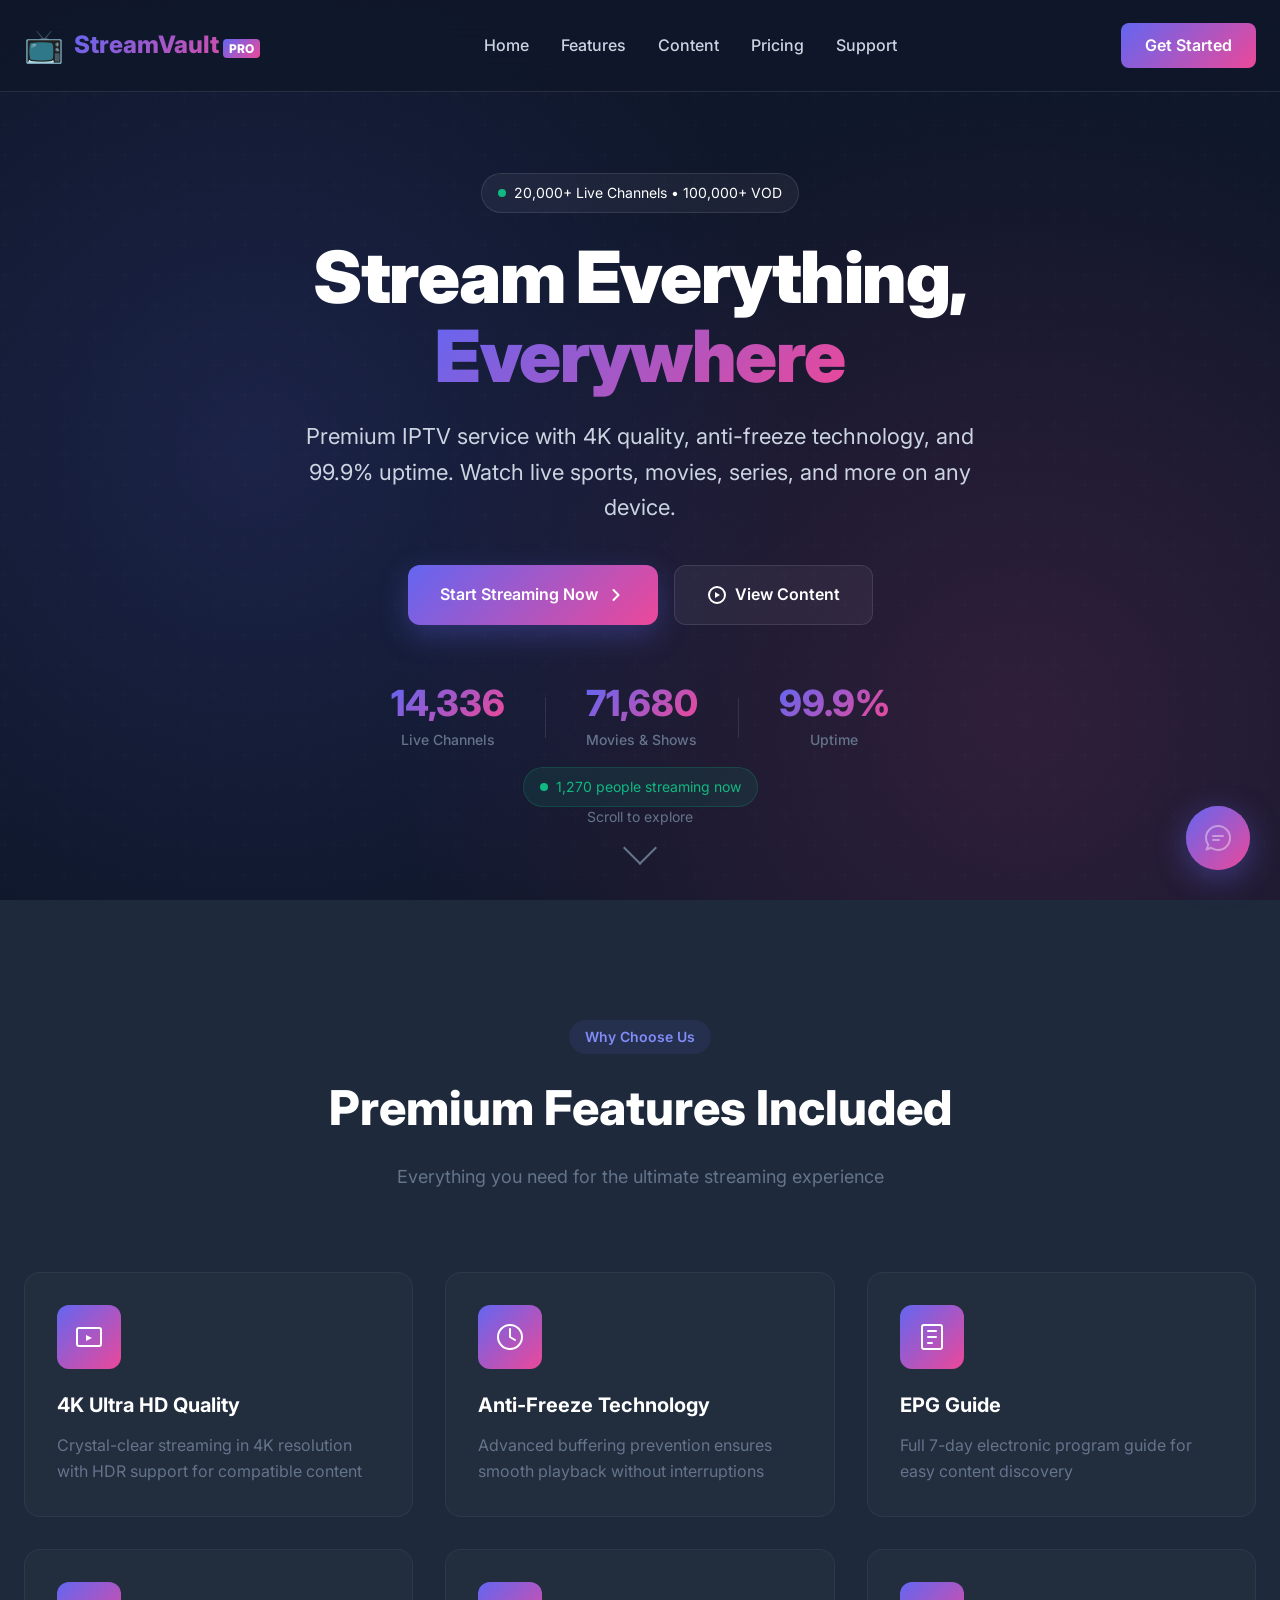
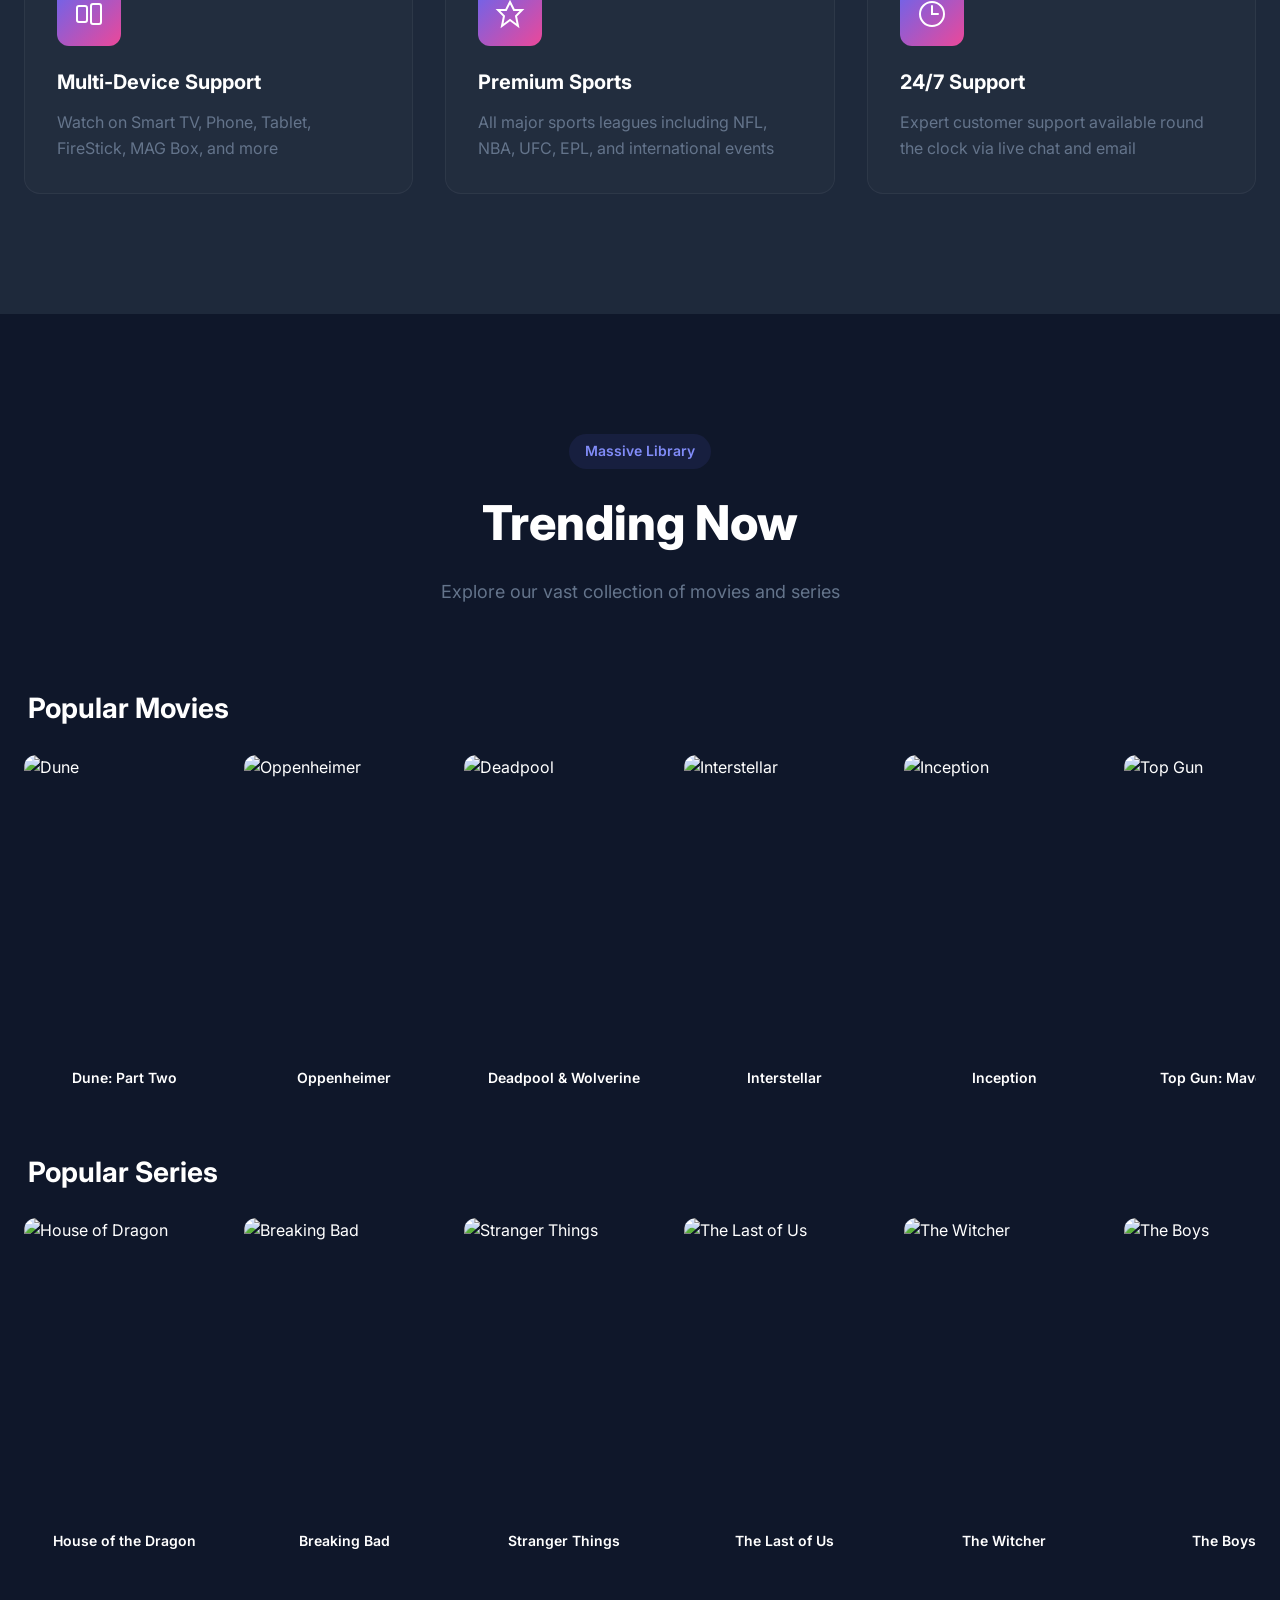
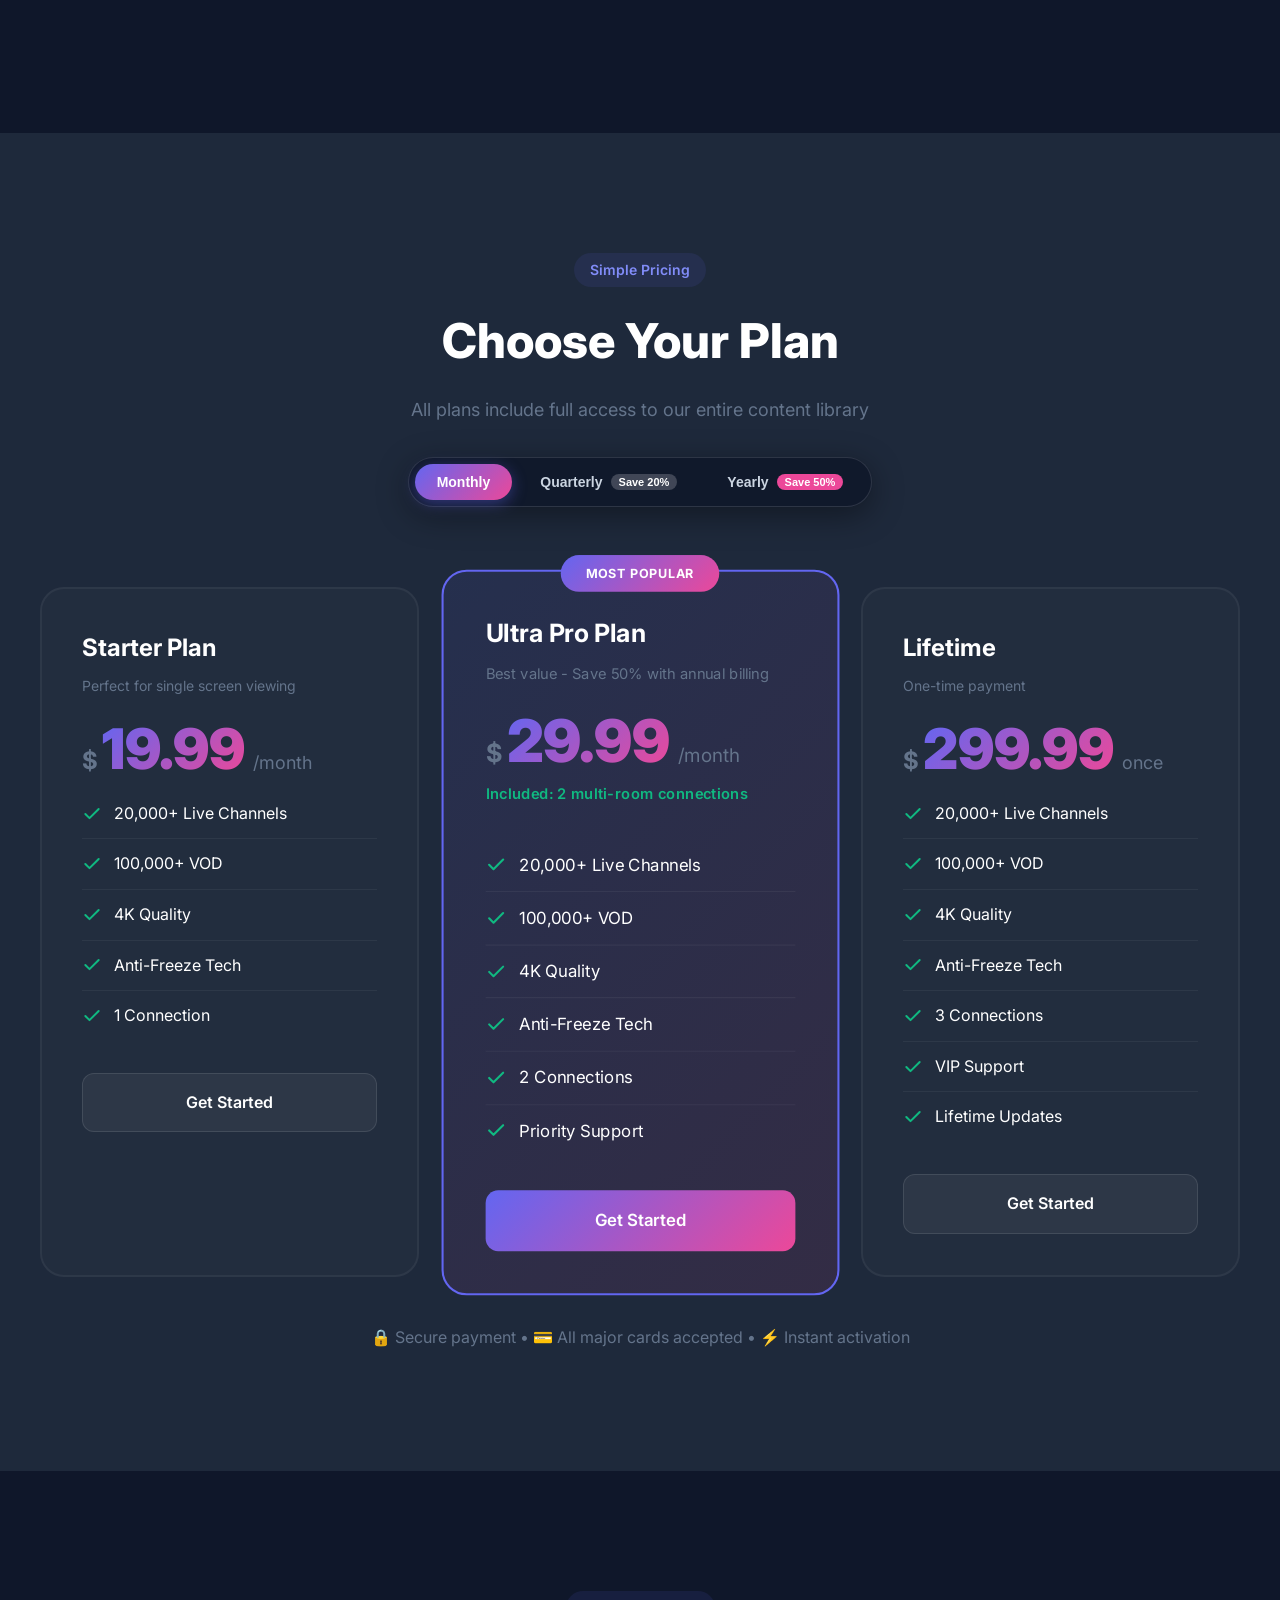
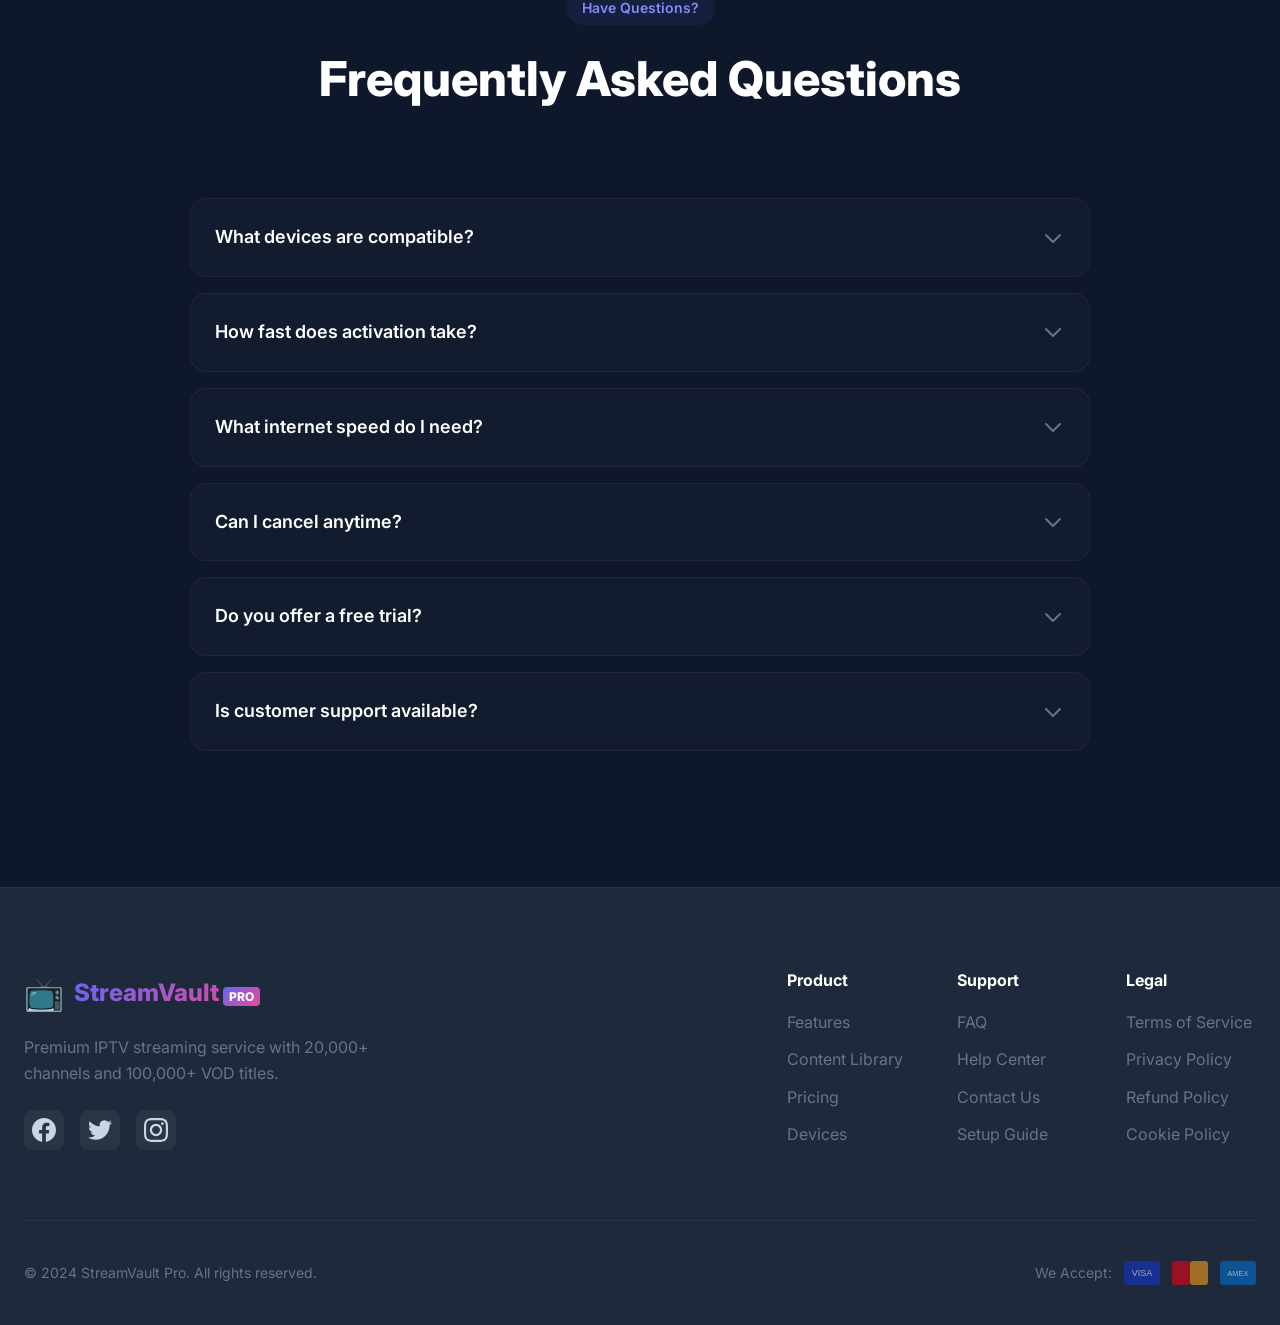
==== index.html @ 74e68be2 "feat(pricing): add interactive billing toggle with discount calculations" ====
<!DOCTYPE html>
<html lang="en">
<head>
    <meta charset="UTF-8">
    <meta name="viewport" content="width=device-width, initial-scale=1.0">
    <title>StreamVault Pro - Premium IPTV Service | 20,000+ Channels & VOD</title>
    <meta name="description" content="StreamVault Pro offers 20,000+ live HD/4K channels and 100,000+ VOD movies and series with anti-freeze technology, 99.9% uptime, and 24/7 instant support.">
    <meta name="keywords" content="IPTV, 4K streaming, live TV channels, VOD movies, anti-freeze IPTV, sports IPTV, FireStick IPTV">
    <meta name="author" content="Amine Arheche">
    <meta name="theme-color" content="#0f172a">
    <link rel="canonical" href="https://aminearheche.github.io/IPTV-landing-page/">
    <link rel="icon" type="image/svg+xml" href="icon.svg">
    <link rel="manifest" href="manifest.json">

    <!-- Open Graph / Facebook -->
    <meta property="og:type" content="website">
    <meta property="og:url" content="https://aminearheche.github.io/IPTV-landing-page/">
    <meta property="og:title" content="StreamVault Pro - Premium IPTV Service | 20,000+ Channels & VOD">
    <meta property="og:description" content="Stream 20,000+ live channels and 100,000+ movies & shows in 4K with 99.9% uptime and anti-freeze technology.">
    <meta property="og:image" content="https://aminearheche.github.io/IPTV-landing-page/preview.png">

    <!-- Twitter Card -->
    <meta name="twitter:card" content="summary_large_image">
    <meta name="twitter:url" content="https://aminearheche.github.io/IPTV-landing-page/">
    <meta name="twitter:title" content="StreamVault Pro - Premium IPTV Service">
    <meta name="twitter:description" content="Stream 20,000+ live channels and 100,000+ movies & shows in 4K with 99.9% uptime.">
    <meta name="twitter:image" content="https://aminearheche.github.io/IPTV-landing-page/preview.png">

    <link rel="stylesheet" href="style.css">
    <link rel="preconnect" href="https://fonts.googleapis.com">
    <link rel="preconnect" href="https://fonts.gstatic.com" crossorigin>
    <link href="https://fonts.googleapis.com/css2?family=Inter:wght@400;500;600;700;800;900&display=swap" rel="stylesheet">

    <!-- JSON-LD Structured Data for Google Rich Snippets -->
    <script type="application/ld+json">
    {
      "@context": "https://schema.org",
      "@graph": [
        {
          "@type": "Organization",
          "@id": "https://aminearheche.github.io/IPTV-landing-page/#organization",
          "name": "StreamVault Pro",
          "url": "https://aminearheche.github.io/IPTV-landing-page/",
          "description": "Enterprise-grade IPTV service offering 20,000+ live TV channels and 100,000+ VOD movies.",
          "contactPoint": {
            "@type": "ContactPoint",
            "email": "support@streamvaultpro.com",
            "contactType": "customer service",
            "availableLanguage": ["English", "French", "Spanish", "Arabic"]
          }
        },
        {
          "@type": "Product",
          "name": "StreamVault Pro IPTV Subscription",
          "description": "Premium 4K IPTV service with anti-freeze streaming, 20,000+ channels and 100,000+ VOD titles.",
          "brand": {
            "@type": "Brand",
            "name": "StreamVault Pro"
          },
          "offers": {
            "@type": "AggregateOffer",
            "priceCurrency": "USD",
            "lowPrice": "19.99",
            "highPrice": "299.99",
            "offerCount": "4"
          }
        },
        {
          "@type": "FAQPage",
          "mainEntity": [
            {
              "@type": "Question",
              "name": "What devices are compatible?",
              "acceptedAnswer": {
                "@type": "Answer",
                "text": "StreamVault Pro works on Smart TVs (Samsung, LG, Android TV), FireStick, MAG boxes, iOS, Android, and PC."
              }
            },
            {
              "@type": "Question",
              "name": "How fast does activation take?",
              "acceptedAnswer": {
                "@type": "Answer",
                "text": "Activation is instantaneous after payment. Credentials are automatically delivered to your inbox."
              }
            },
            {
              "@type": "Question",
              "name": "What internet speed do I need?",
              "acceptedAnswer": {
                "@type": "Answer",
                "text": "We recommend at least 10 Mbps for HD streaming and 25 Mbps for ultra-clear 4K streaming."
              }
            }
          ]
        }
      ]
    }
    </script>
</head>
<body>
    <!-- Skip to Main Content for Accessibility -->
    <a href="#main-content" class="skip-link">Skip to main content</a>

    <!-- Navigation -->
    <nav class="navbar" role="navigation" aria-label="Main Navigation">
        <div class="container">
            <div class="nav-wrapper">
                <div class="logo">
                    <span class="logo-icon">📺</span>
                    <span class="logo-text">StreamVault<span class="pro">PRO</span></span>
                </div>
                <ul class="nav-links">
                    <li><a href="#hero">Home</a></li>
                    <li><a href="#features">Features</a></li>
                    <li><a href="#content">Content</a></li>
                    <li><a href="#pricing">Pricing</a></li>
                    <li><a href="support.html">Support</a></li>
                </ul>
                <a href="#pricing" class="nav-cta">Get Started</a>
            </div>
        </div>
    </nav>

    <!-- Main Content Container -->
    <main id="main-content">
    <!-- Hero Section -->
    <section id="hero" class="hero">
        <div class="hero-background">
            <div class="hero-overlay"></div>
        </div>
        <div class="container">
            <div class="hero-content">
                <div class="hero-badge">
                    <span class="badge-dot"></span>
                    <span>20,000+ Live Channels • 100,000+ VOD</span>
                </div>
                <h1 class="hero-title">
                    Stream Everything,<br>
                    <span class="gradient-text">Everywhere</span>
                </h1>
                <p class="hero-subtitle">
                    Premium IPTV service with 4K quality, anti-freeze technology, and 99.9% uptime. 
                    Watch live sports, movies, series, and more on any device.
                </p>
                <div class="hero-buttons">
                    <a href="#pricing" class="btn btn-primary">
                        <span>Start Streaming Now</span>
                        <svg width="20" height="20" viewBox="0 0 20 20" fill="none">
                            <path d="M7.5 15L12.5 10L7.5 5" stroke="currentColor" stroke-width="2" stroke-linecap="round" stroke-linejoin="round"/>
                        </svg>
                    </a>
                    <a href="#content" class="btn btn-secondary">
                        <svg width="20" height="20" viewBox="0 0 20 20" fill="none">
                            <path d="M10 18C14.4183 18 18 14.4183 18 10C18 5.58172 14.4183 2 10 2C5.58172 2 2 5.58172 2 10C2 14.4183 5.58172 18 10 18Z" stroke="currentColor" stroke-width="2"/>
                            <path d="M8 7L13 10L8 13V7Z" fill="currentColor"/>
                        </svg>
                        <span>View Content</span>
                    </a>
                </div>
                <div class="hero-stats">
                    <div class="stat-item">
                        <div class="stat-number" data-count="20000">0</div>
                        <div class="stat-label">Live Channels</div>
                    </div>
                    <div class="stat-divider"></div>
                    <div class="stat-item">
                        <div class="stat-number" data-count="100000">0</div>
                        <div class="stat-label">Movies & Shows</div>
                    </div>
                    <div class="stat-divider"></div>
                    <div class="stat-item">
                        <div class="stat-number">99.9%</div>
                        <div class="stat-label">Uptime</div>
                    </div>
                </div>
            </div>
        </div>
        <div class="scroll-indicator">
            <span>Scroll to explore</span>
            <div class="scroll-arrow"></div>
        </div>
    </section>

    <!-- Features Section -->
    <section id="features" class="features">
        <div class="container">
            <div class="section-header">
                <span class="section-tag">Why Choose Us</span>
                <h2 class="section-title">Premium Features Included</h2>
                <p class="section-subtitle">Everything you need for the ultimate streaming experience</p>
            </div>
            <div class="features-grid">
                <div class="feature-card">
                    <div class="feature-icon">
                        <svg width="32" height="32" viewBox="0 0 32 32" fill="none">
                            <rect x="4" y="7" width="24" height="18" rx="2" stroke="currentColor" stroke-width="2"/>
                            <path d="M13 14L19 17L13 20V14Z" fill="currentColor"/>
                        </svg>
                    </div>
                    <h3>4K Ultra HD Quality</h3>
                    <p>Crystal-clear streaming in 4K resolution with HDR support for compatible content</p>
                </div>
                <div class="feature-card">
                    <div class="feature-icon">
                        <svg width="32" height="32" viewBox="0 0 32 32" fill="none">
                            <circle cx="16" cy="16" r="12" stroke="currentColor" stroke-width="2"/>
                            <path d="M16 8V16L21 19" stroke="currentColor" stroke-width="2" stroke-linecap="round"/>
                        </svg>
                    </div>
                    <h3>Anti-Freeze Technology</h3>
                    <p>Advanced buffering prevention ensures smooth playback without interruptions</p>
                </div>
                <div class="feature-card">
                    <div class="feature-icon">
                        <svg width="32" height="32" viewBox="0 0 32 32" fill="none">
                            <rect x="6" y="4" width="20" height="24" rx="2" stroke="currentColor" stroke-width="2"/>
                            <path d="M12 10H20M12 16H20M12 22H16" stroke="currentColor" stroke-width="2" stroke-linecap="round"/>
                        </svg>
                    </div>
                    <h3>EPG Guide</h3>
                    <p>Full 7-day electronic program guide for easy content discovery</p>
                </div>
                <div class="feature-card">
                    <div class="feature-icon">
                        <svg width="32" height="32" viewBox="0 0 32 32" fill="none">
                            <rect x="4" y="8" width="10" height="16" rx="2" stroke="currentColor" stroke-width="2"/>
                            <rect x="18" y="6" width="10" height="20" rx="2" stroke="currentColor" stroke-width="2"/>
                        </svg>
                    </div>
                    <h3>Multi-Device Support</h3>
                    <p>Watch on Smart TV, Phone, Tablet, FireStick, MAG Box, and more</p>
                </div>
                <div class="feature-card">
                    <div class="feature-icon">
                        <svg width="32" height="32" viewBox="0 0 32 32" fill="none">
                            <path d="M16 4L20 12H28L22 18L24 28L16 22L8 28L10 18L4 12H12L16 4Z" stroke="currentColor" stroke-width="2"/>
                        </svg>
                    </div>
                    <h3>Premium Sports</h3>
                    <p>All major sports leagues including NFL, NBA, UFC, EPL, and international events</p>
                </div>
                <div class="feature-card">
                    <div class="feature-icon">
                        <svg width="32" height="32" viewBox="0 0 32 32" fill="none">
                            <path d="M4 16C4 9.37258 9.37258 4 16 4C22.6274 4 28 9.37258 28 16C28 22.6274 22.6274 28 16 28C9.37258 28 4 22.6274 4 16Z" stroke="currentColor" stroke-width="2"/>
                            <path d="M16 8V16H22" stroke="currentColor" stroke-width="2" stroke-linecap="round"/>
                        </svg>
                    </div>
                    <h3>24/7 Support</h3>
                    <p>Expert customer support available round the clock via live chat and email</p>
                </div>
            </div>
        </div>
    </section>

    <!-- Content Showcase Section -->
    <section id="content" class="content-showcase">
        <div class="container">
            <div class="section-header">
                <span class="section-tag">Massive Library</span>
                <h2 class="section-title">Trending Now</h2>
                <p class="section-subtitle">Explore our vast collection of movies and series</p>
            </div>

            <!-- Movies Carousel -->
            <div class="content-category">
                <h3 class="category-title">Popular Movies</h3>
                <div class="content-carousel">
                    <div class="carousel-track" id="movies-track">
                        <div class="content-card">
                            <div class="card-image">
                                <img src="https://image.tmdb.org/t/p/w500/8cdWjvZQUExUUTzyp4t6EDMubfO.jpg" alt="Dune">
                                <div class="card-overlay">
                                    <div class="card-play">
                                        <svg width="24" height="24" viewBox="0 0 24 24" fill="none">
                                            <path d="M8 5V19L19 12L8 5Z" fill="white"/>
                                        </svg>
                                    </div>
                                    <div class="card-info">
                                        <div class="card-rating">⭐ 8.5</div>
                                        <div class="card-year">2024</div>
                                    </div>
                                </div>
                            </div>
                            <div class="card-title">Dune: Part Two</div>
                        </div>
                        <div class="content-card">
                            <div class="card-image">
                                <img src="https://image.tmdb.org/t/p/w500/6DrHO1jr3qVrViUO6s6kFiAGM7.jpg" alt="Oppenheimer">
                                <div class="card-overlay">
                                    <div class="card-play">
                                        <svg width="24" height="24" viewBox="0 0 24 24" fill="none">
                                            <path d="M8 5V19L19 12L8 5Z" fill="white"/>
                                        </svg>
                                    </div>
                                    <div class="card-info">
                                        <div class="card-rating">⭐ 8.6</div>
                                        <div class="card-year">2023</div>
                                    </div>
                                </div>
                            </div>
                            <div class="card-title">Oppenheimer</div>
                        </div>
                        <div class="content-card">
                            <div class="card-image">
                                <img src="https://image.tmdb.org/t/p/w500/vZloFAK7NmvMGKE7VkF5UHaz0I.jpg" alt="Deadpool">
                                <div class="card-overlay">
                                    <div class="card-play">
                                        <svg width="24" height="24" viewBox="0 0 24 24" fill="none">
                                            <path d="M8 5V19L19 12L8 5Z" fill="white"/>
                                        </svg>
                                    </div>
                                    <div class="card-info">
                                        <div class="card-rating">⭐ 7.8</div>
                                        <div class="card-year">2024</div>
                                    </div>
                                </div>
                            </div>
                            <div class="card-title">Deadpool & Wolverine</div>
                        </div>
                        <div class="content-card">
                            <div class="card-image">
                                <img src="https://image.tmdb.org/t/p/w500/qnqGbB22YJ7dSs4o6M7exTpNxPz.jpg" alt="Interstellar">
                                <div class="card-overlay">
                                    <div class="card-play">
                                        <svg width="24" height="24" viewBox="0 0 24 24" fill="none">
                                            <path d="M8 5V19L19 12L8 5Z" fill="white"/>
                                        </svg>
                                    </div>
                                    <div class="card-info">
                                        <div class="card-rating">⭐ 8.7</div>
                                        <div class="card-year">2014</div>
                                    </div>
                                </div>
                            </div>
                            <div class="card-title">Interstellar</div>
                        </div>
                        <div class="content-card">
                            <div class="card-image">
                                <img src="https://image.tmdb.org/t/p/w500/8Gxv8gSFCU0XGDykEGv7zR1n2ua.jpg" alt="Inception">
                                <div class="card-overlay">
                                    <div class="card-play">
                                        <svg width="24" height="24" viewBox="0 0 24 24" fill="none">
                                            <path d="M8 5V19L19 12L8 5Z" fill="white"/>
                                        </svg>
                                    </div>
                                    <div class="card-info">
                                        <div class="card-rating">⭐ 8.8</div>
                                        <div class="card-year">2010</div>
                                    </div>
                                </div>
                            </div>
                            <div class="card-title">Inception</div>
                        </div>
                        <div class="content-card">
                            <div class="card-image">
                                <img src="https://image.tmdb.org/t/p/w500/udDclJoHjfjb8Ekgsd4FDteOkCU.jpg" alt="Top Gun">
                                <div class="card-overlay">
                                    <div class="card-play">
                                        <svg width="24" height="24" viewBox="0 0 24 24" fill="none">
                                            <path d="M8 5V19L19 12L8 5Z" fill="white"/>
                                        </svg>
                                    </div>
                                    <div class="card-info">
                                        <div class="card-rating">⭐ 8.4</div>
                                        <div class="card-year">2022</div>
                                    </div>
                                </div>
                            </div>
                            <div class="card-title">Top Gun: Maverick</div>
                        </div>
                    </div>
                </div>
            </div>

            <!-- Series Carousel -->
            <div class="content-category">
                <h3 class="category-title">Popular Series</h3>
                <div class="content-carousel">
                    <div class="carousel-track" id="series-track">
                        <div class="content-card">
                            <div class="card-image">
                                <img src="https://image.tmdb.org/t/p/w500/9l1eZiJHmhr5jIlthMdJN5WYoff.jpg" alt="House of Dragon">
                                <div class="card-overlay">
                                    <div class="card-play">
                                        <svg width="24" height="24" viewBox="0 0 24 24" fill="none">
                                            <path d="M8 5V19L19 12L8 5Z" fill="white"/>
                                        </svg>
                                    </div>
                                    <div class="card-info">
                                        <div class="card-rating">⭐ 8.4</div>
                                        <div class="card-year">2024</div>
                                    </div>
                                </div>
                            </div>
                            <div class="card-title">House of the Dragon</div>
                        </div>
                        <div class="content-card">
                            <div class="card-image">
                                <img src="https://image.tmdb.org/t/p/w500/56v2KjBlU4XaOv9rVYEQypROD7P.jpg" alt="Breaking Bad">
                                <div class="card-overlay">
                                    <div class="card-play">
                                        <svg width="24" height="24" viewBox="0 0 24 24" fill="none">
                                            <path d="M8 5V19L19 12L8 5Z" fill="white"/>
                                        </svg>
                                    </div>
                                    <div class="card-info">
                                        <div class="card-rating">⭐ 9.5</div>
                                        <div class="card-year">2008</div>
                                    </div>
                                </div>
                            </div>
                            <div class="card-title">Breaking Bad</div>
                        </div>
                        <div class="content-card">
                            <div class="card-image">
                                <img src="https://image.tmdb.org/t/p/w500/clnyhPqj1SNgpAdeSS6a6fwE6Bo.jpg" alt="Stranger Things">
                                <div class="card-overlay">
                                    <div class="card-play">
                                        <svg width="24" height="24" viewBox="0 0 24 24" fill="none">
                                            <path d="M8 5V19L19 12L8 5Z" fill="white"/>
                                        </svg>
                                    </div>
                                    <div class="card-info">
                                        <div class="card-rating">⭐ 8.7</div>
                                        <div class="card-year">2016</div>
                                    </div>
                                </div>
                            </div>
                            <div class="card-title">Stranger Things</div>
                        </div>
                        <div class="content-card">
                            <div class="card-image">
                                <img src="https://image.tmdb.org/t/p/w500/wRbjVBdDo5qHAEOVYoMWpM58FSA.jpg" alt="The Last of Us">
                                <div class="card-overlay">
                                    <div class="card-play">
                                        <svg width="24" height="24" viewBox="0 0 24 24" fill="none">
                                            <path d="M8 5V19L19 12L8 5Z" fill="white"/>
                                        </svg>
                                    </div>
                                    <div class="card-info">
                                        <div class="card-rating">⭐ 8.9</div>
                                        <div class="card-year">2023</div>
                                    </div>
                                </div>
                            </div>
                            <div class="card-title">The Last of Us</div>
                        </div>
                        <div class="content-card">
                            <div class="card-image">
                                <img src="https://image.tmdb.org/t/p/w500/vUUqzWa2LnHIVqkaKVlVGkVcZIW.jpg" alt="The Witcher">
                                <div class="card-overlay">
                                    <div class="card-play">
                                        <svg width="24" height="24" viewBox="0 0 24 24" fill="none">
                                            <path d="M8 5V19L19 12L8 5Z" fill="white"/>
                                        </svg>
                                    </div>
                                    <div class="card-info">
                                        <div class="card-rating">⭐ 8.0</div>
                                        <div class="card-year">2019</div>
                                    </div>
                                </div>
                            </div>
                            <div class="card-title">The Witcher</div>
                        </div>
                        <div class="content-card">
                            <div class="card-image">
                                <img src="https://image.tmdb.org/t/p/w500/6kbAMLteGO8yyewYau6bJ683sw7.jpg" alt="The Boys">
                                <div class="card-overlay">
                                    <div class="card-play">
                                        <svg width="24" height="24" viewBox="0 0 24 24" fill="none">
                                            <path d="M8 5V19L19 12L8 5Z" fill="white"/>
                                        </svg>
                                    </div>
                                    <div class="card-info">
                                        <div class="card-rating">⭐ 8.7</div>
                                        <div class="card-year">2019</div>
                                    </div>
                                </div>
                            </div>
                            <div class="card-title">The Boys</div>
                        </div>
                    </div>
                </div>
            </div>
        </div>
    </section>

    <!-- Pricing Section -->
    <section id="pricing" class="pricing">
        <div class="container">
            <div class="section-header">
                <span class="section-tag">Simple Pricing</span>
                <h2 class="section-title">Choose Your Plan</h2>
                <p class="section-subtitle">All plans include full access to our entire content library</p>
                
                <!-- Interactive Billing Switcher -->
                <div class="billing-toggle-container">
                    <div class="billing-toggle" role="group" aria-label="Billing frequency selection">
                        <button type="button" class="billing-tab active" data-billing="monthly">Monthly</button>
                        <button type="button" class="billing-tab" data-billing="quarterly">Quarterly <span class="discount-pill">Save 20%</span></button>
                        <button type="button" class="billing-tab" data-billing="yearly">Yearly <span class="discount-pill highlight">Save 50%</span></button>
                    </div>
                </div>
            </div>
            <div class="pricing-grid">
                <div class="pricing-card" id="starterPlan" data-price-monthly="19.99" data-price-quarterly="47.99" data-price-yearly="119.99">
                    <div class="plan-header">
                        <h3 class="plan-title-text">Starter Plan</h3>
                        <p class="plan-subtitle-text">Perfect for single screen viewing</p>
                    </div>
                    <div class="plan-price">
                        <span class="currency">$</span>
                        <span class="amount" id="starterAmount">19.99</span>
                        <span class="period" id="starterPeriod">/month</span>
                    </div>
                    <ul class="plan-features">
                        <li>
                            <svg width="20" height="20" viewBox="0 0 20 20" fill="none">
                                <path d="M16.6667 5L7.50004 14.1667L3.33337 10" stroke="#10B981" stroke-width="2" stroke-linecap="round" stroke-linejoin="round"/>
                            </svg>
                            <span>20,000+ Live Channels</span>
                        </li>
                        <li>
                            <svg width="20" height="20" viewBox="0 0 20 20" fill="none">
                                <path d="M16.6667 5L7.50004 14.1667L3.33337 10" stroke="#10B981" stroke-width="2" stroke-linecap="round" stroke-linejoin="round"/>
                            </svg>
                            <span>100,000+ VOD</span>
                        </li>
                        <li>
                            <svg width="20" height="20" viewBox="0 0 20 20" fill="none">
                                <path d="M16.6667 5L7.50004 14.1667L3.33337 10" stroke="#10B981" stroke-width="2" stroke-linecap="round" stroke-linejoin="round"/>
                            </svg>
                            <span>4K Quality</span>
                        </li>
                        <li>
                            <svg width="20" height="20" viewBox="0 0 20 20" fill="none">
                                <path d="M16.6667 5L7.50004 14.1667L3.33337 10" stroke="#10B981" stroke-width="2" stroke-linecap="round" stroke-linejoin="round"/>
                            </svg>
                            <span>Anti-Freeze Tech</span>
                        </li>
                        <li>
                            <svg width="20" height="20" viewBox="0 0 20 20" fill="none">
                                <path d="M16.6667 5L7.50004 14.1667L3.33337 10" stroke="#10B981" stroke-width="2" stroke-linecap="round" stroke-linejoin="round"/>
                            </svg>
                            <span>1 Connection</span>
                        </li>
                    </ul>
                    <a href="#" class="plan-button">Get Started</a>
                </div>

                <div class="pricing-card featured" id="proPlan" data-price-monthly="29.99" data-price-quarterly="69.99" data-price-yearly="119.99">
                    <div class="popular-badge">MOST POPULAR</div>
                    <div class="plan-header">
                        <h3 class="plan-title-text">Ultra Pro Plan</h3>
                        <p class="plan-subtitle-text" id="proSubtitle">Best value - Save 50% with annual billing</p>
                    </div>
                    <div class="plan-price">
                        <span class="currency">$</span>
                        <span class="amount" id="proAmount">29.99</span>
                        <span class="period" id="proPeriod">/month</span>
                    </div>
                    <div class="savings" id="proSavings">Included: 2 multi-room connections</div>
                    <ul class="plan-features">
                        <li>
                            <svg width="20" height="20" viewBox="0 0 20 20" fill="none">
                                <path d="M16.6667 5L7.50004 14.1667L3.33337 10" stroke="#10B981" stroke-width="2" stroke-linecap="round" stroke-linejoin="round"/>
                            </svg>
                            <span>20,000+ Live Channels</span>
                        </li>
                        <li>
                            <svg width="20" height="20" viewBox="0 0 20 20" fill="none">
                                <path d="M16.6667 5L7.50004 14.1667L3.33337 10" stroke="#10B981" stroke-width="2" stroke-linecap="round" stroke-linejoin="round"/>
                            </svg>
                            <span>100,000+ VOD</span>
                        </li>
                        <li>
                            <svg width="20" height="20" viewBox="0 0 20 20" fill="none">
                                <path d="M16.6667 5L7.50004 14.1667L3.33337 10" stroke="#10B981" stroke-width="2" stroke-linecap="round" stroke-linejoin="round"/>
                            </svg>
                            <span>4K Quality</span>
                        </li>
                        <li>
                            <svg width="20" height="20" viewBox="0 0 20 20" fill="none">
                                <path d="M16.6667 5L7.50004 14.1667L3.33337 10" stroke="#10B981" stroke-width="2" stroke-linecap="round" stroke-linejoin="round"/>
                            </svg>
                            <span>Anti-Freeze Tech</span>
                        </li>
                        <li>
                            <svg width="20" height="20" viewBox="0 0 20 20" fill="none">
                                <path d="M16.6667 5L7.50004 14.1667L3.33337 10" stroke="#10B981" stroke-width="2" stroke-linecap="round" stroke-linejoin="round"/>
                            </svg>
                            <span>2 Connections</span>
                        </li>
                        <li>
                            <svg width="20" height="20" viewBox="0 0 20 20" fill="none">
                                <path d="M16.6667 5L7.50004 14.1667L3.33337 10" stroke="#10B981" stroke-width="2" stroke-linecap="round" stroke-linejoin="round"/>
                            </svg>
                            <span>Priority Support</span>
                        </li>
                    </ul>
                    <a href="#" class="plan-button">Get Started</a>
                </div>

                <div class="pricing-card">
                    <div class="plan-header">
                        <h3>Lifetime</h3>
                        <p>One-time payment</p>
                    </div>
                    <div class="plan-price">
                        <span class="currency">$</span>
                        <span class="amount">299.99</span>
                        <span class="period">once</span>
                    </div>
                    <ul class="plan-features">
                        <li>
                            <svg width="20" height="20" viewBox="0 0 20 20" fill="none">
                                <path d="M16.6667 5L7.50004 14.1667L3.33337 10" stroke="#10B981" stroke-width="2" stroke-linecap="round" stroke-linejoin="round"/>
                            </svg>
                            <span>20,000+ Live Channels</span>
                        </li>
                        <li>
                            <svg width="20" height="20" viewBox="0 0 20 20" fill="none">
                                <path d="M16.6667 5L7.50004 14.1667L3.33337 10" stroke="#10B981" stroke-width="2" stroke-linecap="round" stroke-linejoin="round"/>
                            </svg>
                            <span>100,000+ VOD</span>
                        </li>
                        <li>
                            <svg width="20" height="20" viewBox="0 0 20 20" fill="none">
                                <path d="M16.6667 5L7.50004 14.1667L3.33337 10" stroke="#10B981" stroke-width="2" stroke-linecap="round" stroke-linejoin="round"/>
                            </svg>
                            <span>4K Quality</span>
                        </li>
                        <li>
                            <svg width="20" height="20" viewBox="0 0 20 20" fill="none">
                                <path d="M16.6667 5L7.50004 14.1667L3.33337 10" stroke="#10B981" stroke-width="2" stroke-linecap="round" stroke-linejoin="round"/>
                            </svg>
                            <span>Anti-Freeze Tech</span>
                        </li>
                        <li>
                            <svg width="20" height="20" viewBox="0 0 20 20" fill="none">
                                <path d="M16.6667 5L7.50004 14.1667L3.33337 10" stroke="#10B981" stroke-width="2" stroke-linecap="round" stroke-linejoin="round"/>
                            </svg>
                            <span>3 Connections</span>
                        </li>
                        <li>
                            <svg width="20" height="20" viewBox="0 0 20 20" fill="none">
                                <path d="M16.6667 5L7.50004 14.1667L3.33337 10" stroke="#10B981" stroke-width="2" stroke-linecap="round" stroke-linejoin="round"/>
                            </svg>
                            <span>VIP Support</span>
                        </li>
                        <li>
                            <svg width="20" height="20" viewBox="0 0 20 20" fill="none">
                                <path d="M16.6667 5L7.50004 14.1667L3.33337 10" stroke="#10B981" stroke-width="2" stroke-linecap="round" stroke-linejoin="round"/>
                            </svg>
                            <span>Lifetime Updates</span>
                        </li>
                    </ul>
                    <a href="#" class="plan-button">Get Started</a>
                </div>
            </div>
            <div class="pricing-footer">
                <p>🔒 Secure payment • 💳 All major cards accepted • ⚡ Instant activation</p>
            </div>
        </div>
    </section>

    <!-- FAQ Section -->
    <section id="faq" class="faq">
        <div class="container">
            <div class="section-header">
                <span class="section-tag">Have Questions?</span>
                <h2 class="section-title">Frequently Asked Questions</h2>
            </div>
            <div class="faq-grid">
                <div class="faq-item">
                    <div class="faq-question">
                        <h3>What devices are compatible?</h3>
                        <svg width="24" height="24" viewBox="0 0 24 24" fill="none">
                            <path d="M19 9L12 16L5 9" stroke="currentColor" stroke-width="2" stroke-linecap="round" stroke-linejoin="round"/>
                        </svg>
                    </div>
                    <div class="faq-answer">
                        <p>Our service works on Smart TVs (Samsung, LG, Android TV), FireStick, MAG boxes, smartphones (iOS/Android), tablets, computers, and more. If it can connect to the internet, it can stream!</p>
                    </div>
                </div>
                <div class="faq-item">
                    <div class="faq-question">
                        <h3>How fast does activation take?</h3>
                        <svg width="24" height="24" viewBox="0 0 24 24" fill="none">
                            <path d="M19 9L12 16L5 9" stroke="currentColor" stroke-width="2" stroke-linecap="round" stroke-linejoin="round"/>
                        </svg>
                    </div>
                    <div class="faq-answer">
                        <p>Your account is activated instantly after payment. You'll receive your login credentials via email within minutes and can start streaming immediately.</p>
                    </div>
                </div>
                <div class="faq-item">
                    <div class="faq-question">
                        <h3>What internet speed do I need?</h3>
                        <svg width="24" height="24" viewBox="0 0 24 24" fill="none">
                            <path d="M19 9L12 16L5 9" stroke="currentColor" stroke-width="2" stroke-linecap="round" stroke-linejoin="round"/>
                        </svg>
                    </div>
                    <div class="faq-answer">
                        <p>We recommend at least 10 Mbps for HD streaming and 25 Mbps for 4K content. Our anti-freeze technology optimizes playback even on slower connections.</p>
                    </div>
                </div>
                <div class="faq-item">
                    <div class="faq-question">
                        <h3>Can I cancel anytime?</h3>
                        <svg width="24" height="24" viewBox="0 0 24 24" fill="none">
                            <path d="M19 9L12 16L5 9" stroke="currentColor" stroke-width="2" stroke-linecap="round" stroke-linejoin="round"/>
                        </svg>
                    </div>
                    <div class="faq-answer">
                        <p>Yes! Monthly subscriptions can be cancelled anytime with no penalties. Annual and lifetime plans are non-refundable but you retain access for the full period.</p>
                    </div>
                </div>
                <div class="faq-item">
                    <div class="faq-question">
                        <h3>Do you offer a free trial?</h3>
                        <svg width="24" height="24" viewBox="0 0 24 24" fill="none">
                            <path d="M19 9L12 16L5 9" stroke="currentColor" stroke-width="2" stroke-linecap="round" stroke-linejoin="round"/>
                        </svg>
                    </div>
                    <div class="faq-answer">
                        <p>We offer a 24-hour money-back guarantee. If you're not satisfied with the service within the first 24 hours, contact support for a full refund.</p>
                    </div>
                </div>
                <div class="faq-item">
                    <div class="faq-question">
                        <h3>Is customer support available?</h3>
                        <svg width="24" height="24" viewBox="0 0 24 24" fill="none">
                            <path d="M19 9L12 16L5 9" stroke="currentColor" stroke-width="2" stroke-linecap="round" stroke-linejoin="round"/>
                        </svg>
                    </div>
                    <div class="faq-answer">
                        <p>Yes! Our support team is available 24/7 via live chat and email. We typically respond within 15 minutes during business hours.</p>
                    </div>
                </div>
            </div>
        </div>
    </section>
    </main>

    <!-- Footer -->
    <footer class="footer">
        <div class="container">
            <div class="footer-content">
                <div class="footer-brand">
                    <div class="logo">
                        <span class="logo-icon">📺</span>
                        <span class="logo-text">StreamVault<span class="pro">PRO</span></span>
                    </div>
                    <p>Premium IPTV streaming service with 20,000+ channels and 100,000+ VOD titles.</p>
                    <div class="social-links">
                        <a href="#" aria-label="Facebook">
                            <svg width="24" height="24" viewBox="0 0 24 24" fill="currentColor">
                                <path d="M24 12.073c0-6.627-5.373-12-12-12s-12 5.373-12 12c0 5.99 4.388 10.954 10.125 11.854v-8.385H7.078v-3.47h3.047V9.43c0-3.007 1.792-4.669 4.533-4.669 1.312 0 2.686.235 2.686.235v2.953H15.83c-1.491 0-1.956.925-1.956 1.874v2.25h3.328l-.532 3.47h-2.796v8.385C19.612 23.027 24 18.062 24 12.073z"/>
                            </svg>
                        </a>
                        <a href="#" aria-label="Twitter">
                            <svg width="24" height="24" viewBox="0 0 24 24" fill="currentColor">
                                <path d="M23.953 4.57a10 10 0 01-2.825.775 4.958 4.958 0 002.163-2.723c-.951.555-2.005.959-3.127 1.184a4.92 4.92 0 00-8.384 4.482C7.69 8.095 4.067 6.13 1.64 3.162a4.822 4.822 0 00-.666 2.475c0 1.71.87 3.213 2.188 4.096a4.904 4.904 0 01-2.228-.616v.06a4.923 4.923 0 003.946 4.827 4.996 4.996 0 01-2.212.085 4.936 4.936 0 004.604 3.417 9.867 9.867 0 01-6.102 2.105c-.39 0-.779-.023-1.17-.067a13.995 13.995 0 007.557 2.209c9.053 0 13.998-7.496 13.998-13.985 0-.21 0-.42-.015-.63A9.935 9.935 0 0024 4.59z"/>
                            </svg>
                        </a>
                        <a href="#" aria-label="Instagram">
                            <svg width="24" height="24" viewBox="0 0 24 24" fill="currentColor">
                                <path d="M12 0C8.74 0 8.333.015 7.053.072 5.775.132 4.905.333 4.14.63c-.789.306-1.459.717-2.126 1.384S.935 3.35.63 4.14C.333 4.905.131 5.775.072 7.053.012 8.333 0 8.74 0 12s.015 3.667.072 4.947c.06 1.277.261 2.148.558 2.913.306.788.717 1.459 1.384 2.126.667.666 1.336 1.079 2.126 1.384.766.296 1.636.499 2.913.558C8.333 23.988 8.74 24 12 24s3.667-.015 4.947-.072c1.277-.06 2.148-.262 2.913-.558.788-.306 1.459-.718 2.126-1.384.666-.667 1.079-1.335 1.384-2.126.296-.765.499-1.636.558-2.913.06-1.28.072-1.687.072-4.947s-.015-3.667-.072-4.947c-.06-1.277-.262-2.149-.558-2.913-.306-.789-.718-1.459-1.384-2.126C21.319 1.347 20.651.935 19.86.63c-.765-.297-1.636-.499-2.913-.558C15.667.012 15.26 0 12 0zm0 2.16c3.203 0 3.585.016 4.85.071 1.17.055 1.805.249 2.227.415.562.217.96.477 1.382.896.419.42.679.819.896 1.381.164.422.36 1.057.413 2.227.057 1.266.07 1.646.07 4.85s-.015 3.585-.074 4.85c-.061 1.17-.256 1.805-.421 2.227-.224.562-.479.96-.899 1.382-.419.419-.824.679-1.38.896-.42.164-1.065.36-2.235.413-1.274.057-1.649.07-4.859.07-3.211 0-3.586-.015-4.859-.074-1.171-.061-1.816-.256-2.236-.421-.569-.224-.96-.479-1.379-.899-.421-.419-.69-.824-.9-1.38-.165-.42-.359-1.065-.42-2.235-.045-1.26-.061-1.649-.061-4.844 0-3.196.016-3.586.061-4.861.061-1.17.255-1.814.42-2.234.21-.57.479-.96.9-1.381.419-.419.81-.689 1.379-.898.42-.166 1.051-.361 2.221-.421 1.275-.045 1.65-.06 4.859-.06l.045.03zm0 3.678c-3.405 0-6.162 2.76-6.162 6.162 0 3.405 2.76 6.162 6.162 6.162 3.405 0 6.162-2.76 6.162-6.162 0-3.405-2.76-6.162-6.162-6.162zM12 16c-2.21 0-4-1.79-4-4s1.79-4 4-4 4 1.79 4 4-1.79 4-4 4zm7.846-10.405c0 .795-.646 1.44-1.44 1.44-.795 0-1.44-.646-1.44-1.44 0-.794.646-1.439 1.44-1.439.793-.001 1.44.645 1.44 1.439z"/>
                            </svg>
                        </a>
                    </div>
                </div>
                <div class="footer-links">
                    <div class="footer-column">
                        <h4>Product</h4>
                        <ul>
                            <li><a href="#features">Features</a></li>
                            <li><a href="#content">Content Library</a></li>
                            <li><a href="#pricing">Pricing</a></li>
                            <li><a href="#">Devices</a></li>
                        </ul>
                    </div>
                    <div class="footer-column">
                        <h4>Support</h4>
                        <ul>
                            <li><a href="#faq">FAQ</a></li>
                            <li><a href="#">Help Center</a></li>
                            <li><a href="#">Contact Us</a></li>
                            <li><a href="#">Setup Guide</a></li>
                        </ul>
                    </div>
                    <div class="footer-column">
                        <h4>Legal</h4>
                        <ul>
                            <li><a href="#">Terms of Service</a></li>
                            <li><a href="#">Privacy Policy</a></li>
                            <li><a href="#">Refund Policy</a></li>
                            <li><a href="#">Cookie Policy</a></li>
                        </ul>
                    </div>
                </div>
            </div>
            <div class="footer-bottom">
                <p>&copy; 2024 StreamVault Pro. All rights reserved.</p>
                <div class="payment-methods">
                    <span>We Accept:</span>
                    <img src="data:image/svg+xml,%3Csvg xmlns='http://www.w3.org/2000/svg' viewBox='0 0 48 32'%3E%3Crect fill='%231434CB' width='48' height='32' rx='4'/%3E%3Ctext x='24' y='20' font-family='Arial' font-size='12' fill='white' text-anchor='middle'%3EVISA%3C/text%3E%3C/svg%3E" alt="Visa" />
                    <img src="data:image/svg+xml,%3Csvg xmlns='http://www.w3.org/2000/svg' viewBox='0 0 48 32'%3E%3Crect fill='%23EB001B' width='24' height='32' rx='4'/%3E%3Crect fill='%23F79E1B' x='24' width='24' height='32' rx='4'/%3E%3C/svg%3E" alt="Mastercard" />
                    <img src="data:image/svg+xml,%3Csvg xmlns='http://www.w3.org/2000/svg' viewBox='0 0 48 32'%3E%3Crect fill='%23016FD0' width='48' height='32' rx='4'/%3E%3Ctext x='24' y='20' font-family='Arial' font-size='10' fill='white' text-anchor='middle'%3EAMEX%3C/text%3E%3C/svg%3E" alt="Amex" />
                </div>
            </div>
        </div>
    </footer>

    <!-- Floating Support Button -->
    <a href="support.html" class="floating-support-btn" id="supportBtn" title="24/7 Support">
        <svg width="28" height="28" viewBox="0 0 28 28" fill="none">
            <path d="M14 2C7.373 2 2 7.373 2 14c0 2.625.846 5.059 2.284 7.034L2.5 25.5l4.466-1.784A11.945 11.945 0 0014 26c6.627 0 12-5.373 12-12S20.627 2 14 2z" stroke="white" stroke-width="2" stroke-linecap="round" stroke-linejoin="round"/>
            <path d="M9 12h10M9 16h6" stroke="white" stroke-width="2" stroke-linecap="round"/>
        </svg>
        <span class="support-pulse"></span>
    </a>

    <script src="script.js"></script>
</body>
</html>
---- style.css ----
/* Modern IPTV Store - American Style */

/* Reset and Base Styles */
* {
    margin: 0;
    padding: 0;
    box-sizing: border-box;
}

:root {
    --primary: #6366f1;
    --primary-dark: #4f46e5;
    --primary-light: #818cf8;
    --secondary: #ec4899;
    --dark: #0f172a;
    --dark-light: #1e293b;
    --gray: #64748b;
    --gray-light: #cbd5e1;
    --gray-lighter: #f1f5f9;
    --white: #ffffff;
    --success: #10b981;
    --gradient: linear-gradient(135deg, #6366f1 0%, #ec4899 100%);
    --gradient-dark: linear-gradient(135deg, #1e293b 0%, #0f172a 100%);
}

html {
    scroll-behavior: smooth;
}

/* Accessibility Skip Link */
.skip-link {
    position: fixed;
    top: -100px;
    left: 20px;
    background: var(--primary);
    color: var(--white);
    padding: 12px 20px;
    border-radius: 8px;
    font-weight: 700;
    text-decoration: none;
    z-index: 100000;
    transition: top 0.2s cubic-bezier(0.4, 0, 0.2, 1);
    box-shadow: 0 4px 20px rgba(0, 0, 0, 0.4);
}

.skip-link:focus {
    top: 20px;
    outline: 3px solid var(--secondary);
}

/* Accessible focus visible rings */
a:focus-visible,
button:focus-visible,
input:focus-visible {
    outline: 2px solid var(--primary-light);
    outline-offset: 3px;
}

body {
    font-family: 'Inter', -apple-system, BlinkMacSystemFont, 'Segoe UI', sans-serif;
    background: var(--dark);
    color: var(--white);
    line-height: 1.6;
    overflow-x: hidden;
}

.container {
    max-width: 1280px;
    margin: 0 auto;
    padding: 0 24px;
}

/* Navigation */
.navbar {
    position: fixed;
    top: 0;
    left: 0;
    right: 0;
    background: rgba(15, 23, 42, 0.8);
    backdrop-filter: blur(20px);
    border-bottom: 1px solid rgba(255, 255, 255, 0.1);
    z-index: 1000;
    transition: all 0.3s ease;
}

.navbar.scrolled {
    background: rgba(15, 23, 42, 0.95);
    box-shadow: 0 4px 30px rgba(0, 0, 0, 0.3);
}

.nav-wrapper {
    display: flex;
    align-items: center;
    justify-content: space-between;
    padding: 20px 0;
}

.logo {
    display: flex;
    align-items: center;
    gap: 10px;
    font-size: 24px;
    font-weight: 800;
    color: var(--white);
    text-decoration: none;
}

.logo-icon {
    font-size: 32px;
}

.logo-text {
    background: var(--gradient);
    -webkit-background-clip: text;
    -webkit-text-fill-color: transparent;
    background-clip: text;
}

.pro {
    font-size: 12px;
    padding: 2px 6px;
    background: var(--gradient);
    border-radius: 4px;
    margin-left: 4px;
    -webkit-text-fill-color: white;
}

.nav-links {
    display: flex;
    list-style: none;
    gap: 32px;
}

.nav-links a {
    color: var(--gray-light);
    text-decoration: none;
    font-weight: 500;
    transition: color 0.3s ease;
    position: relative;
}

.nav-links a:hover {
    color: var(--white);
}

.nav-links a::after {
    content: '';
    position: absolute;
    bottom: -4px;
    left: 0;
    width: 0;
    height: 2px;
    background: var(--gradient);
    transition: width 0.3s ease;
}

.nav-links a:hover::after {
    width: 100%;
}

.nav-cta {
    padding: 10px 24px;
    background: var(--gradient);
    color: var(--white);
    text-decoration: none;
    border-radius: 8px;
    font-weight: 600;
    transition: all 0.3s ease;
}

.nav-cta:hover {
    transform: translateY(-2px);
    box-shadow: 0 10px 30px rgba(99, 102, 241, 0.4);
}

/* Hero Section */
.hero {
    position: relative;
    min-height: 100vh;
    display: flex;
    align-items: center;
    justify-content: center;
    padding-top: 80px;
    overflow: hidden;
}

.hero-background {
    position: absolute;
    top: 0;
    left: 0;
    right: 0;
    bottom: 0;
    background: 
        radial-gradient(circle at 20% 50%, rgba(99, 102, 241, 0.15) 0%, transparent 50%),
        radial-gradient(circle at 80% 80%, rgba(236, 72, 153, 0.15) 0%, transparent 50%),
        var(--dark);
    z-index: 0;
}

.hero-overlay {
    position: absolute;
    top: 0;
    left: 0;
    right: 0;
    bottom: 0;
    background: url('data:image/svg+xml,%3Csvg width="60" height="60" viewBox="0 0 60 60" xmlns="http://www.w3.org/2000/svg"%3E%3Cg fill="none" fill-rule="evenodd"%3E%3Cg fill="%23ffffff" fill-opacity="0.02"%3E%3Cpath d="M36 34v-4h-2v4h-4v2h4v4h2v-4h4v-2h-4zm0-30V0h-2v4h-4v2h4v4h2V6h4V4h-4zM6 34v-4H4v4H0v2h4v4h2v-4h4v-2H6zM6 4V0H4v4H0v2h4v4h2V6h4V4H6z"/%3E%3C/g%3E%3C/g%3E%3C/svg%3E');
    opacity: 0.5;
}

.hero-content {
    position: relative;
    z-index: 1;
    text-align: center;
    max-width: 900px;
}

.hero-badge {
    display: inline-flex;
    align-items: center;
    gap: 8px;
    padding: 8px 16px;
    background: rgba(255, 255, 255, 0.05);
    border: 1px solid rgba(255, 255, 255, 0.1);
    border-radius: 50px;
    font-size: 14px;
    margin-bottom: 24px;
    animation: float 3s ease-in-out infinite;
}

.badge-dot {
    width: 8px;
    height: 8px;
    background: var(--success);
    border-radius: 50%;
    animation: pulse 2s ease-in-out infinite;
}

.hero-title {
    font-size: clamp(48px, 8vw, 72px);
    font-weight: 900;
    line-height: 1.1;
    margin-bottom: 24px;
    letter-spacing: -0.02em;
}

.gradient-text {
    background: var(--gradient);
    -webkit-background-clip: text;
    -webkit-text-fill-color: transparent;
    background-clip: text;
}

.hero-subtitle {
    font-size: clamp(18px, 3vw, 22px);
    color: var(--gray-light);
    margin-bottom: 40px;
    max-width: 700px;
    margin-left: auto;
    margin-right: auto;
}

.hero-buttons {
    display: flex;
    gap: 16px;
    justify-content: center;
    flex-wrap: wrap;
    margin-bottom: 60px;
}

.btn {
    display: inline-flex;
    align-items: center;
    gap: 8px;
    padding: 16px 32px;
    border-radius: 12px;
    font-weight: 600;
    font-size: 16px;
    text-decoration: none;
    transition: all 0.3s cubic-bezier(0.4, 0, 0.2, 1);
    position: relative;
    overflow: hidden;
}

.btn-primary {
    background: var(--gradient);
    color: var(--white);
    box-shadow: 0 10px 30px rgba(99, 102, 241, 0.3);
}

.btn-primary:hover {
    transform: translateY(-3px);
    box-shadow: 0 15px 40px rgba(99, 102, 241, 0.5);
}

.btn-secondary {
    background: rgba(255, 255, 255, 0.05);
    border: 1px solid rgba(255, 255, 255, 0.1);
    color: var(--white);
}

.btn-secondary:hover {
    background: rgba(255, 255, 255, 0.1);
    border-color: rgba(255, 255, 255, 0.2);
}

.hero-stats {
    display: flex;
    justify-content: center;
    align-items: center;
    gap: 40px;
    flex-wrap: wrap;
}

.stat-item {
    text-align: center;
}

.stat-number {
    font-size: 36px;
    font-weight: 800;
    background: var(--gradient);
    -webkit-background-clip: text;
    -webkit-text-fill-color: transparent;
    background-clip: text;
    line-height: 1;
    margin-bottom: 8px;
}

.stat-label {
    font-size: 14px;
    color: var(--gray);
    font-weight: 500;
}

.stat-divider {
    width: 1px;
    height: 40px;
    background: rgba(255, 255, 255, 0.1);
}

.scroll-indicator {
    position: absolute;
    bottom: 40px;
    left: 50%;
    transform: translateX(-50%);
    text-align: center;
    color: var(--gray);
    font-size: 14px;
}

.scroll-arrow {
    width: 24px;
    height: 24px;
    border-left: 2px solid var(--gray);
    border-bottom: 2px solid var(--gray);
    transform: rotate(-45deg);
    margin: 8px auto 0;
    animation: bounce 2s infinite;
}

/* Features Section */
.features {
    padding: 120px 0;
    background: var(--dark-light);
    position: relative;
}

.section-header {
    text-align: center;
    margin-bottom: 80px;
}

.section-tag {
    display: inline-block;
    padding: 6px 16px;
    background: rgba(99, 102, 241, 0.1);
    color: var(--primary-light);
    border-radius: 50px;
    font-size: 14px;
    font-weight: 600;
    margin-bottom: 16px;
}

.section-title {
    font-size: clamp(36px, 5vw, 48px);
    font-weight: 800;
    margin-bottom: 16px;
}

.section-subtitle {
    font-size: 18px;
    color: var(--gray);
    max-width: 600px;
    margin: 0 auto;
}

.features-grid {
    display: grid;
    grid-template-columns: repeat(auto-fit, minmax(300px, 1fr));
    gap: 32px;
}

.feature-card {
    padding: 32px;
    background: rgba(255, 255, 255, 0.02);
    border: 1px solid rgba(255, 255, 255, 0.05);
    border-radius: 16px;
    transition: all 0.3s ease;
}

.feature-card:hover {
    background: rgba(255, 255, 255, 0.05);
    border-color: rgba(99, 102, 241, 0.3);
    transform: translateY(-4px);
}

.feature-icon {
    width: 64px;
    height: 64px;
    background: var(--gradient);
    border-radius: 12px;
    display: flex;
    align-items: center;
    justify-content: center;
    margin-bottom: 20px;
    color: var(--white);
}

.feature-card h3 {
    font-size: 20px;
    font-weight: 700;
    margin-bottom: 12px;
}

.feature-card p {
    color: var(--gray);
    line-height: 1.6;
}

/* Content Showcase Section */
.content-showcase {
    padding: 120px 0;
    background: var(--dark);
}

.content-category {
    margin-bottom: 60px;
}

.category-title {
    font-size: 28px;
    font-weight: 700;
    margin-bottom: 24px;
    padding-left: 4px;
}

.content-carousel {
    overflow: hidden;
    position: relative;
}

.carousel-track {
    display: flex;
    gap: 20px;
    animation: scroll 60s linear infinite;
    width: fit-content;
}

.carousel-track:hover {
    animation-play-state: paused;
}

.content-card {
    flex: 0 0 auto;
    width: 200px;
    cursor: pointer;
    transition: transform 0.3s ease;
}

.content-card:hover {
    transform: scale(1.05) translateY(-8px);
    z-index: 10;
}

.card-image {
    position: relative;
    border-radius: 12px;
    overflow: hidden;
    aspect-ratio: 2/3;
    margin-bottom: 12px;
}

.card-image img {
    width: 100%;
    height: 100%;
    object-fit: cover;
    transition: transform 0.5s ease;
}

.content-card:hover .card-image img {
    transform: scale(1.1);
}

.card-overlay {
    position: absolute;
    inset: 0;
    background: linear-gradient(to top, rgba(0,0,0,0.9) 0%, transparent 50%);
    display: flex;
    flex-direction: column;
    justify-content: space-between;
    padding: 16px;
    opacity: 0;
    transition: opacity 0.3s ease;
}

.content-card:hover .card-overlay {
    opacity: 1;
}

.card-play {
    width: 56px;
    height: 56px;
    background: rgba(255, 255, 255, 0.2);
    backdrop-filter: blur(10px);
    border-radius: 50%;
    display: flex;
    align-items: center;
    justify-content: center;
    margin: auto;
    transition: all 0.3s ease;
}

.content-card:hover .card-play {
    background: var(--gradient);
    transform: scale(1.1);
}

.card-info {
    display: flex;
    justify-content: space-between;
    align-items: center;
    font-size: 14px;
    font-weight: 600;
}

.card-rating {
    display: flex;
    align-items: center;
    gap: 4px;
}

.card-title {
    font-size: 14px;
    font-weight: 600;
    text-align: center;
    white-space: nowrap;
    overflow: hidden;
    text-overflow: ellipsis;
}

/* Pricing Section */
.pricing {
    padding: 120px 0;
    background: var(--dark-light);
    position: relative;
}

/* Billing Frequency Switcher */
.billing-toggle-container {
    display: flex;
    justify-content: center;
    margin: 32px 0 48px;
}

.billing-toggle {
    display: inline-flex;
    background: rgba(15, 23, 42, 0.85);
    backdrop-filter: blur(16px);
    border: 1px solid rgba(255, 255, 255, 0.12);
    border-radius: 9999px;
    padding: 6px;
    gap: 6px;
    box-shadow: 0 8px 32px rgba(0, 0, 0, 0.4);
}

.billing-tab {
    background: transparent;
    border: none;
    color: var(--gray-light);
    font-size: 14px;
    font-weight: 600;
    padding: 10px 22px;
    border-radius: 9999px;
    cursor: pointer;
    transition: all 0.3s cubic-bezier(0.4, 0, 0.2, 1);
    display: inline-flex;
    align-items: center;
    gap: 8px;
}

.billing-tab:hover {
    color: var(--white);
}

.billing-tab.active {
    background: var(--gradient);
    color: var(--white);
    box-shadow: 0 4px 15px rgba(99, 102, 241, 0.4);
}

.discount-pill {
    font-size: 11px;
    font-weight: 700;
    padding: 2px 8px;
    border-radius: 999px;
    background: rgba(255, 255, 255, 0.2);
    color: var(--white);
}

.discount-pill.highlight {
    background: var(--secondary);
}

.pricing-grid {
    display: grid;
    grid-template-columns: repeat(auto-fit, minmax(320px, 1fr));
    gap: 32px;
    max-width: 1200px;
    margin: 0 auto;
}

.pricing-card {
    background: rgba(255, 255, 255, 0.02);
    border: 2px solid rgba(255, 255, 255, 0.05);
    border-radius: 24px;
    padding: 40px;
    position: relative;
    transition: all 0.4s cubic-bezier(0.4, 0, 0.2, 1);
}

.pricing-card:hover {
    transform: translateY(-8px);
    border-color: rgba(99, 102, 241, 0.3);
    box-shadow: 0 20px 60px rgba(99, 102, 241, 0.2);
}

.pricing-card.featured {
    background: linear-gradient(135deg, rgba(99, 102, 241, 0.1), rgba(236, 72, 153, 0.1));
    border-color: var(--primary);
    transform: scale(1.05);
}

.pricing-card.featured:hover {
    transform: scale(1.08) translateY(-8px);
}

.popular-badge {
    position: absolute;
    top: -16px;
    left: 50%;
    transform: translateX(-50%);
    padding: 8px 24px;
    background: var(--gradient);
    color: var(--white);
    font-size: 12px;
    font-weight: 700;
    border-radius: 50px;
    letter-spacing: 0.5px;
    animation: pulse 2s infinite;
}

.plan-header h3 {
    font-size: 24px;
    font-weight: 700;
    margin-bottom: 8px;
}

.plan-header p {
    color: var(--gray);
    font-size: 14px;
    margin-bottom: 24px;
}

.plan-price {
    display: flex;
    align-items: baseline;
    margin-bottom: 8px;
}

.currency {
    font-size: 24px;
    font-weight: 700;
    color: var(--gray);
    margin-right: 4px;
}

.amount {
    font-size: 56px;
    font-weight: 900;
    line-height: 1;
    background: var(--gradient);
    -webkit-background-clip: text;
    -webkit-text-fill-color: transparent;
    background-clip: text;
}

.period {
    font-size: 18px;
    color: var(--gray);
    margin-left: 8px;
}

.savings {
    color: var(--success);
    font-size: 14px;
    font-weight: 600;
    margin-bottom: 32px;
}

.plan-features {
    list-style: none;
    margin-bottom: 32px;
}

.plan-features li {
    display: flex;
    align-items: center;
    gap: 12px;
    padding: 12px 0;
    border-bottom: 1px solid rgba(255, 255, 255, 0.05);
}

.plan-features li:last-child {
    border-bottom: none;
}

.plan-features svg {
    flex-shrink: 0;
}

.plan-button {
    display: block;
    width: 100%;
    padding: 16px;
    background: var(--gradient);
    color: var(--white);
    text-align: center;
    text-decoration: none;
    border-radius: 12px;
    font-weight: 600;
    font-size: 16px;
    transition: all 0.3s ease;
}

.plan-button:hover {
    transform: translateY(-2px);
    box-shadow: 0 10px 30px rgba(99, 102, 241, 0.4);
}

.pricing-card:not(.featured) .plan-button {
    background: rgba(255, 255, 255, 0.05);
    border: 1px solid rgba(255, 255, 255, 0.1);
}

.pricing-card:not(.featured) .plan-button:hover {
    background: rgba(255, 255, 255, 0.1);
}

.pricing-footer {
    text-align: center;
    margin-top: 48px;
    color: var(--gray);
}

/* FAQ Section */
.faq {
    padding: 120px 0;
    background: var(--dark);
}

.faq-grid {
    max-width: 900px;
    margin: 0 auto;
}

.faq-item {
    background: rgba(255, 255, 255, 0.02);
    border: 1px solid rgba(255, 255, 255, 0.05);
    border-radius: 16px;
    margin-bottom: 16px;
    overflow: hidden;
    transition: all 0.3s ease;
}

.faq-item:hover {
    border-color: rgba(99, 102, 241, 0.3);
}

.faq-question {
    padding: 24px;
    display: flex;
    justify-content: space-between;
    align-items: center;
    cursor: pointer;
    user-select: none;
}

.faq-question h3 {
    font-size: 18px;
    font-weight: 600;
}

.faq-question svg {
    transition: transform 0.3s ease;
    color: var(--gray);
}

.faq-item.active .faq-question svg {
    transform: rotate(180deg);
}

.faq-answer {
    max-height: 0;
    overflow: hidden;
    transition: max-height 0.3s ease, padding 0.3s ease;
}

.faq-item.active .faq-answer {
    max-height: 300px;
    padding: 0 24px 24px;
}

.faq-answer p {
    color: var(--gray);
    line-height: 1.8;
}

/* Footer */
.footer {
    background: var(--dark-light);
    padding: 80px 0 40px;
    border-top: 1px solid rgba(255, 255, 255, 0.05);
}

.footer-content {
    display: grid;
    grid-template-columns: 1.5fr 1fr;
    gap: 60px;
    margin-bottom: 60px;
}

.footer-brand {
    max-width: 400px;
}

.footer-brand .logo {
    margin-bottom: 16px;
}

.footer-brand p {
    color: var(--gray);
    margin-bottom: 24px;
    line-height: 1.6;
}

.social-links {
    display: flex;
    gap: 16px;
}

.social-links a {
    width: 40px;
    height: 40px;
    background: rgba(255, 255, 255, 0.05);
    border-radius: 8px;
    display: flex;
    align-items: center;
    justify-content: center;
    color: var(--gray-light);
    transition: all 0.3s ease;
}

.social-links a:hover {
    background: var(--gradient);
    color: var(--white);
    transform: translateY(-2px);
}

.footer-links {
    display: grid;
    grid-template-columns: repeat(3, 1fr);
    gap: 40px;
}

.footer-column h4 {
    font-size: 16px;
    font-weight: 700;
    margin-bottom: 16px;
}

.footer-column ul {
    list-style: none;
}

.footer-column li {
    margin-bottom: 12px;
}

.footer-column a {
    color: var(--gray);
    text-decoration: none;
    transition: color 0.3s ease;
}

.footer-column a:hover {
    color: var(--white);
}

.footer-bottom {
    display: flex;
    justify-content: space-between;
    align-items: center;
    padding-top: 40px;
    border-top: 1px solid rgba(255, 255, 255, 0.05);
    flex-wrap: wrap;
    gap: 20px;
}

.footer-bottom p {
    color: var(--gray);
    font-size: 14px;
}

.payment-methods {
    display: flex;
    align-items: center;
    gap: 12px;
    color: var(--gray);
    font-size: 14px;
}

.payment-methods img {
    height: 24px;
    opacity: 0.6;
    transition: opacity 0.3s ease;
}

.payment-methods img:hover {
    opacity: 1;
}

/* Animations */
@keyframes float {
    0%, 100% { transform: translateY(0); }
    50% { transform: translateY(-10px); }
}

@keyframes pulse {
    0%, 100% { opacity: 1; }
    50% { opacity: 0.6; }
}

@keyframes bounce {
    0%, 20%, 50%, 80%, 100% { transform: translateY(0) rotate(-45deg); }
    40% { transform: translateY(-10px) rotate(-45deg); }
    60% { transform: translateY(-5px) rotate(-45deg); }
}

@keyframes scroll {
    0% { transform: translateX(0); }
    100% { transform: translateX(-50%); }
}

/* Responsive Design */
@media (max-width: 1024px) {
    .nav-links {
        display: none;
    }
    
    .footer-content {
        grid-template-columns: 1fr;
    }
    
    .footer-links {
        grid-template-columns: repeat(2, 1fr);
    }
}

@media (max-width: 768px) {
    .hero-buttons {
        flex-direction: column;
        width: 100%;
    }
    
    .btn {
        width: 100%;
        justify-content: center;
    }
    
    .hero-stats {
        gap: 24px;
    }
    
    .stat-divider {
        display: none;
    }
    
    .features-grid {
        grid-template-columns: 1fr;
    }
    
    .pricing-grid {
        grid-template-columns: 1fr;
    }
    
    .pricing-card.featured {
        transform: scale(1);
    }
    
    .footer-links {
        grid-template-columns: 1fr;
    }
    
    .footer-bottom {
        flex-direction: column;
        text-align: center;
    }
    
    .content-card {
        width: 160px;
    }
}

@media (max-width: 480px) {
    .container {
        padding: 0 16px;
    }
    
    .hero-title {
        font-size: 40px;
    }
    
    .section-title {
        font-size: 32px;
    }
}

/* Floating Support Button */
.floating-support-btn {
    position: fixed;
    bottom: 30px;
    right: 30px;
    width: 64px;
    height: 64px;
    background: var(--gradient);
    border-radius: 50%;
    display: flex;
    align-items: center;
    justify-content: center;
    box-shadow: 0 8px 32px rgba(99, 102, 241, 0.4);
    cursor: pointer;
    transition: all 0.3s cubic-bezier(0.4, 0, 0.2, 1);
    z-index: 9999;
    text-decoration: none;
    animation: float-support 3s ease-in-out infinite;
}

.floating-support-btn:hover {
    transform: translateY(-4px) scale(1.05);
    box-shadow: 0 12px 40px rgba(99, 102, 241, 0.6);
}

.floating-support-btn:active {
    transform: translateY(-2px) scale(1.02);
}

.support-pulse {
    position: absolute;
    width: 100%;
    height: 100%;
    border-radius: 50%;
    background: var(--gradient);
    opacity: 0.6;
    animation: pulse-ring 2s ease-out infinite;
}

@keyframes float-support {
    0%, 100% {
        transform: translateY(0);
    }
    50% {
        transform: translateY(-10px);
    }
}

@keyframes pulse-ring {
    0% {
        transform: scale(1);
        opacity: 0.6;
    }
    50% {
        transform: scale(1.1);
        opacity: 0.3;
    }
    100% {
        transform: scale(1.3);
        opacity: 0;
    }
}

/* Mobile responsive for support button */
@media (max-width: 768px) {
    .floating-support-btn {
        width: 56px;
        height: 56px;
        bottom: 20px;
        right: 20px;
    }
    
    .floating-support-btn svg {
        width: 24px;
        height: 24px;
    }
}

/* Custom Glassmorphism Scrollbar */
::-webkit-scrollbar {
    width: 10px;
    height: 10px;
}

::-webkit-scrollbar-track {
    background: #0f172a;
}

::-webkit-scrollbar-thumb {
    background: rgba(99, 102, 241, 0.4);
    border-radius: 6px;
    border: 2px solid #0f172a;
}

::-webkit-scrollbar-thumb:hover {
    background: rgba(99, 102, 241, 0.8);
}

/* Reduced Motion Accessibility */
@media (prefers-reduced-motion: reduce) {
    *,
    *::before,
    *::after {
        animation-duration: 0.01ms !important;
        animation-iteration-count: 1 !important;
        transition-duration: 0.01ms !important;
        scroll-behavior: auto !important;
    }
}
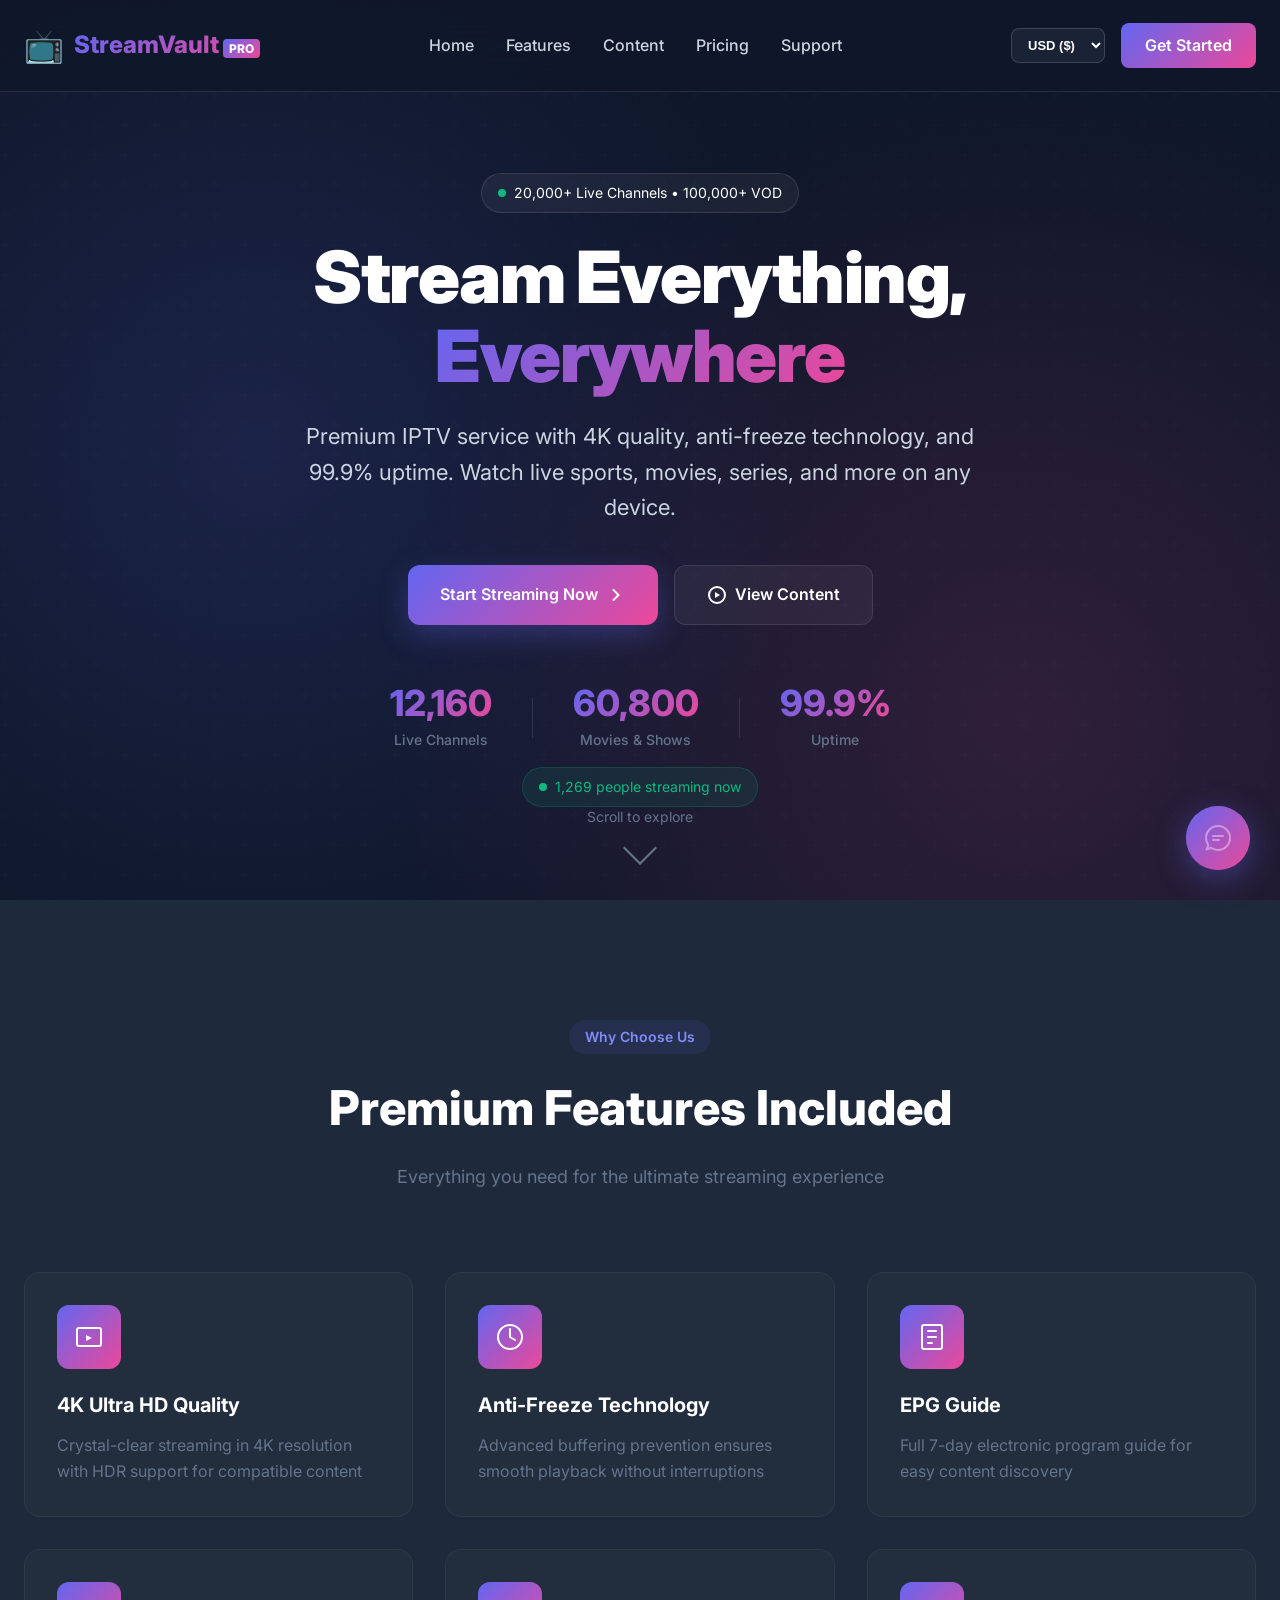
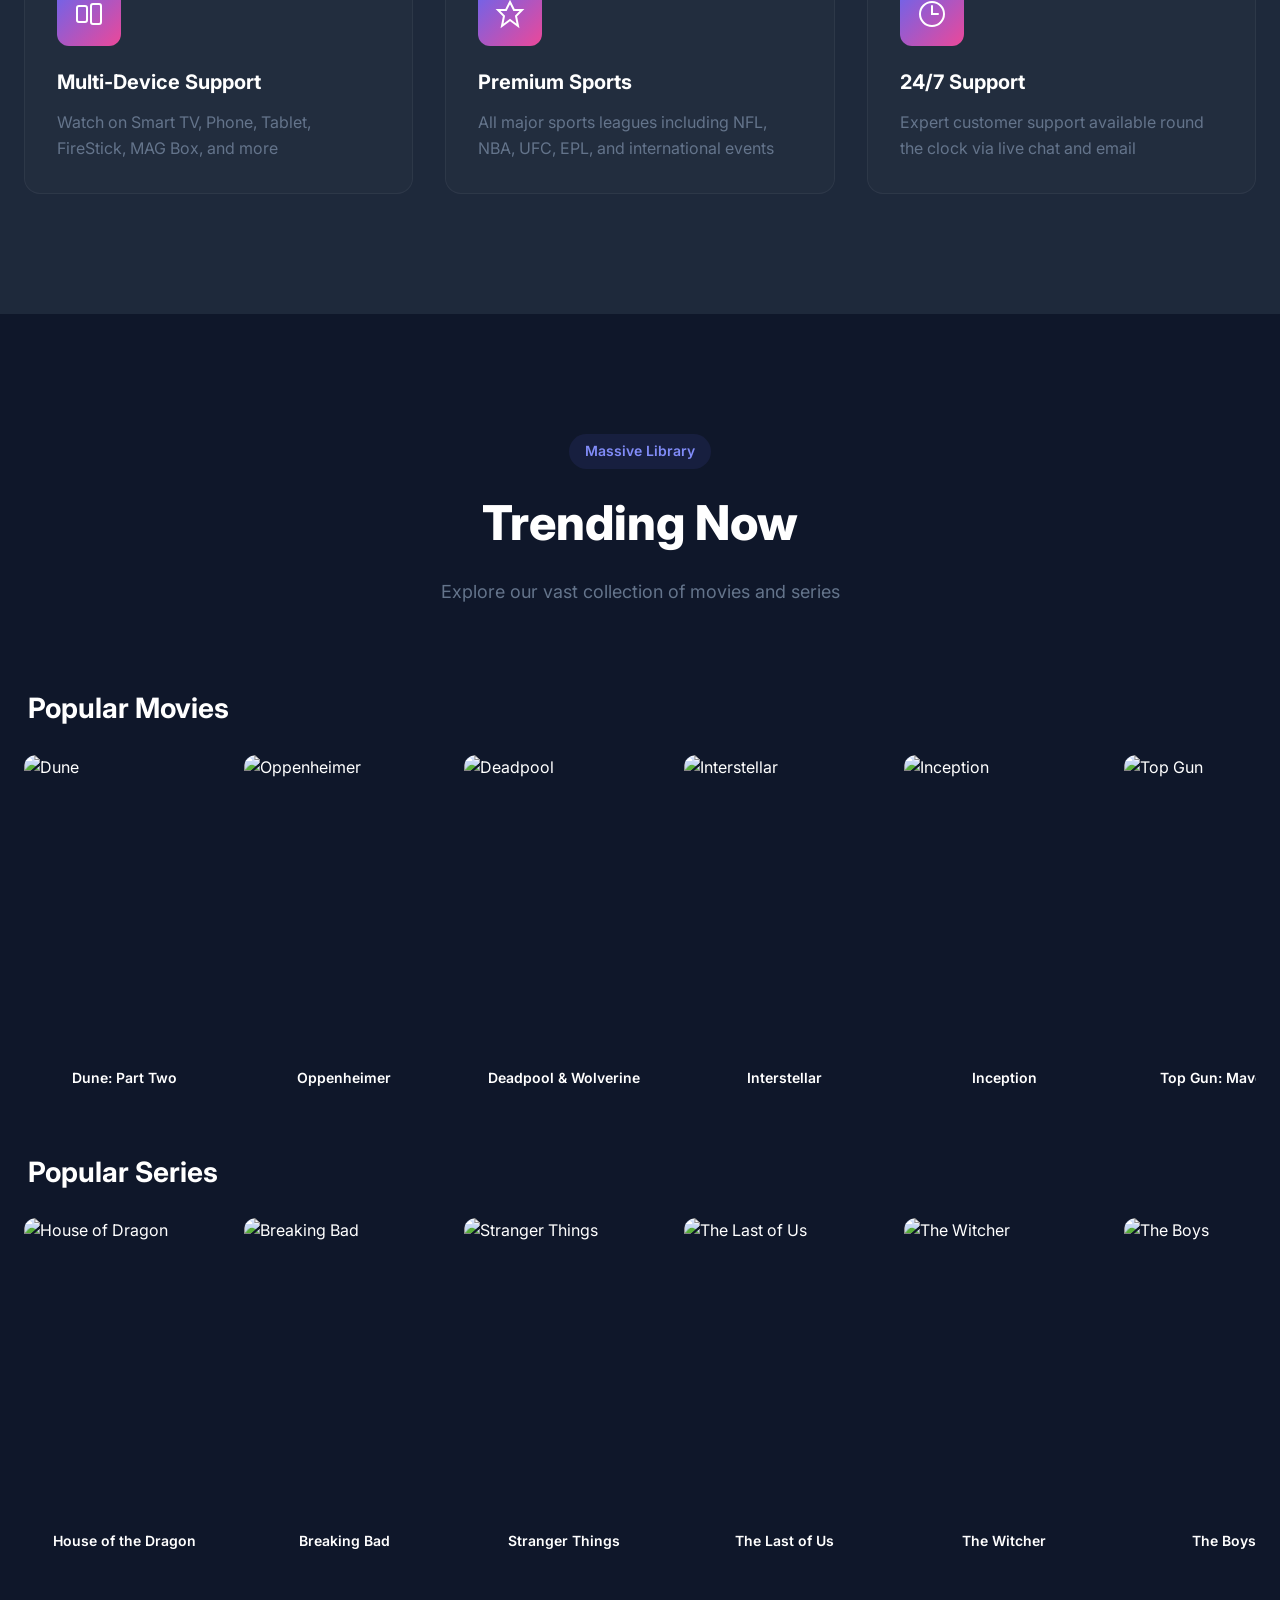
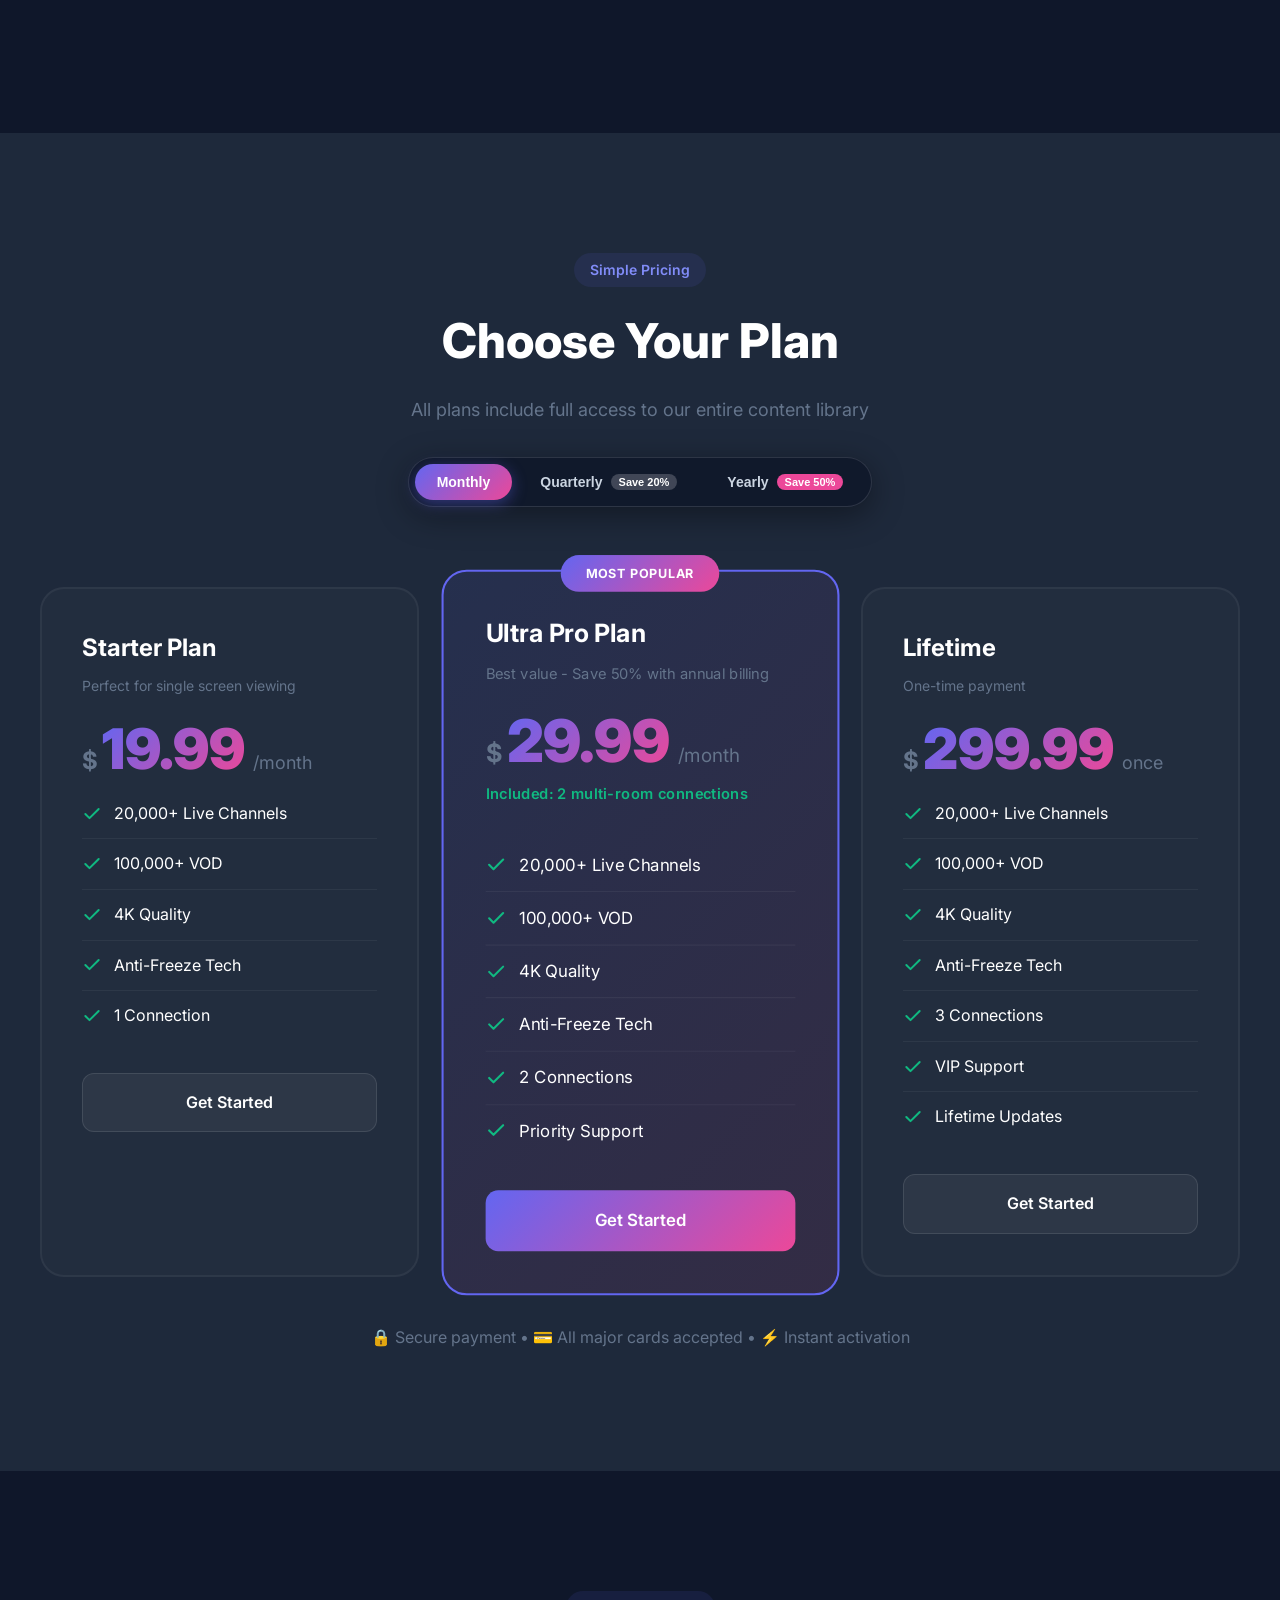
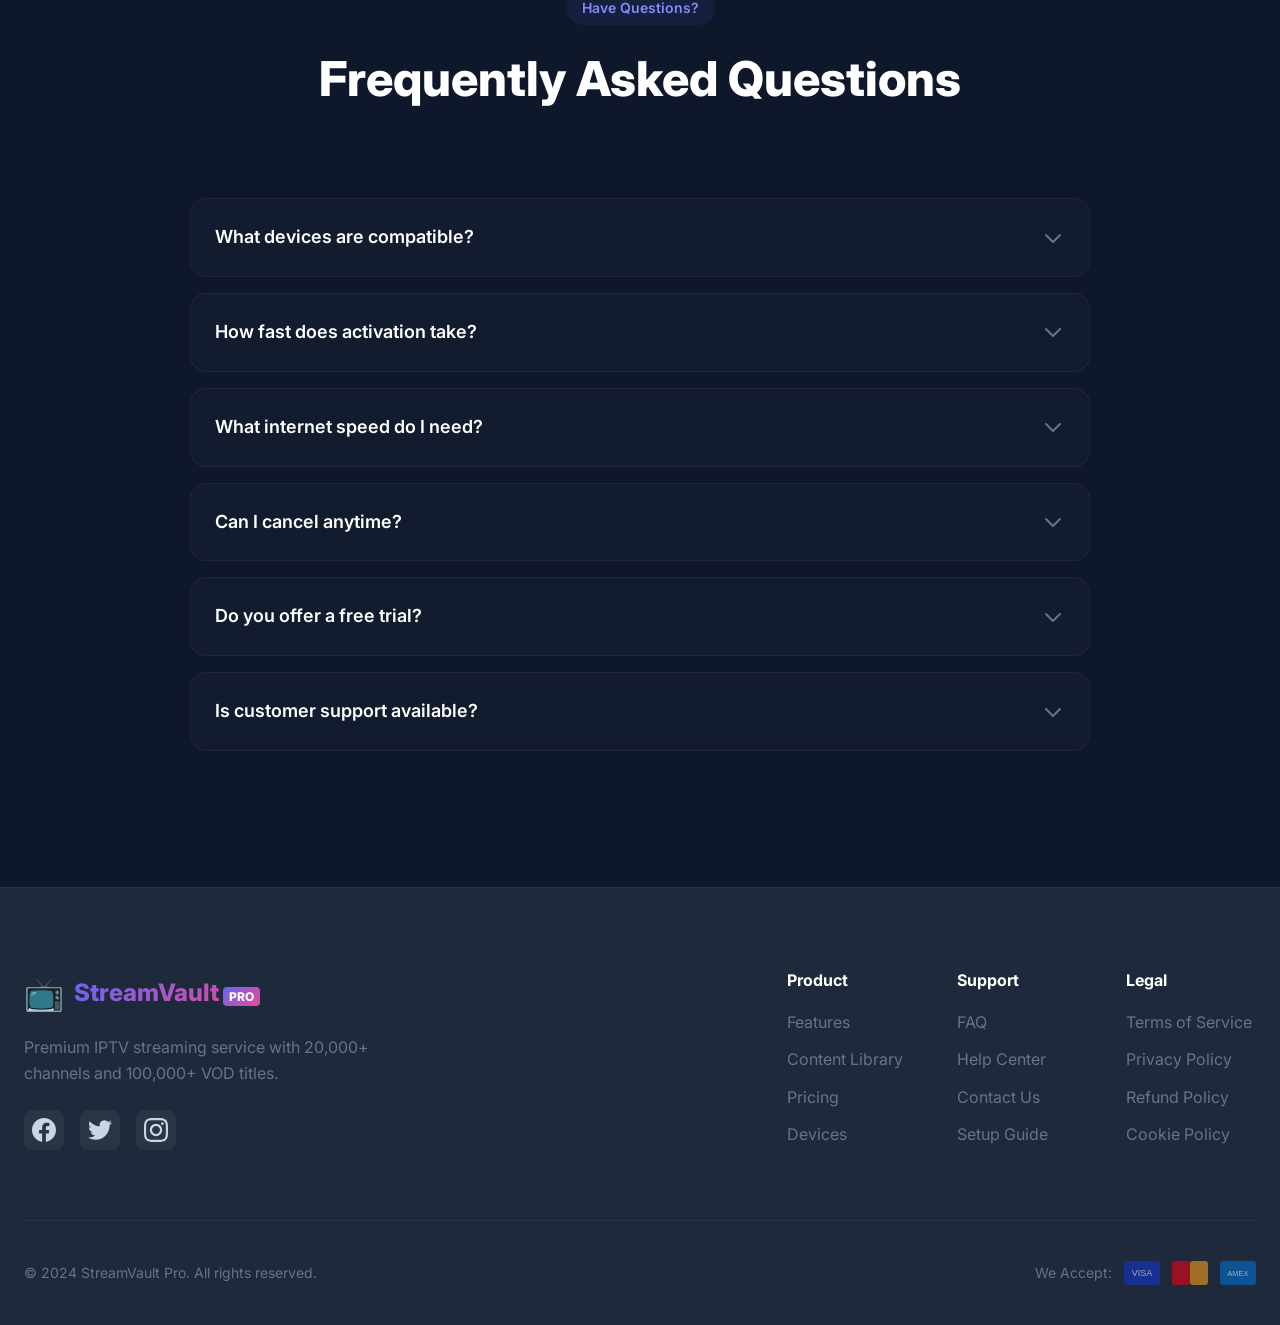
==== commit 81ceda2d: "feat(currency): add dynamic multi-currency selector (USD, EUR, GBP, CAD)" ====
--- a/index.html
+++ b/index.html
@@ -117,7 +117,18 @@
                     <li><a href="#pricing">Pricing</a></li>
                     <li><a href="support.html">Support</a></li>
                 </ul>
-                <a href="#pricing" class="nav-cta">Get Started</a>
+                <div class="nav-actions">
+                    <div class="currency-selector" aria-label="Select Currency">
+                        <label for="currencySelect" class="sr-only">Currency</label>
+                        <select id="currencySelect" class="currency-dropdown" title="Change currency">
+                            <option value="USD" selected>USD ($)</option>
+                            <option value="EUR">EUR (€)</option>
+                            <option value="GBP">GBP (£)</option>
+                            <option value="CAD">CAD ($)</option>
+                        </select>
+                    </div>
+                    <a href="#pricing" class="nav-cta">Get Started</a>
+                </div>
             </div>
         </div>
     </nav>
--- a/style.css
+++ b/style.css
@@ -158,6 +158,47 @@
     width: 100%;
 }
 
+.nav-actions {
+    display: flex;
+    align-items: center;
+    gap: 16px;
+}
+
+.currency-dropdown {
+    background: rgba(30, 41, 59, 0.8);
+    color: var(--white);
+    border: 1px solid rgba(255, 255, 255, 0.15);
+    border-radius: 8px;
+    padding: 8px 12px;
+    font-size: 13px;
+    font-weight: 600;
+    cursor: pointer;
+    outline: none;
+    transition: all 0.3s ease;
+}
+
+.currency-dropdown:hover,
+.currency-dropdown:focus {
+    border-color: var(--primary);
+    background: rgba(30, 41, 59, 1);
+}
+
+.currency-dropdown option {
+    background: var(--dark);
+    color: var(--white);
+}
+
+.sr-only {
+    position: absolute;
+    width: 1px;
+    height: 1px;
+    padding: 0;
+    margin: -1px;
+    overflow: hidden;
+    clip: rect(0, 0, 0, 0);
+    border: 0;
+}
+
 .nav-cta {
     padding: 10px 24px;
     background: var(--gradient);
@@ -166,6 +207,7 @@
     border-radius: 8px;
     font-weight: 600;
     transition: all 0.3s ease;
+    white-space: nowrap;
 }
 
 .nav-cta:hover {
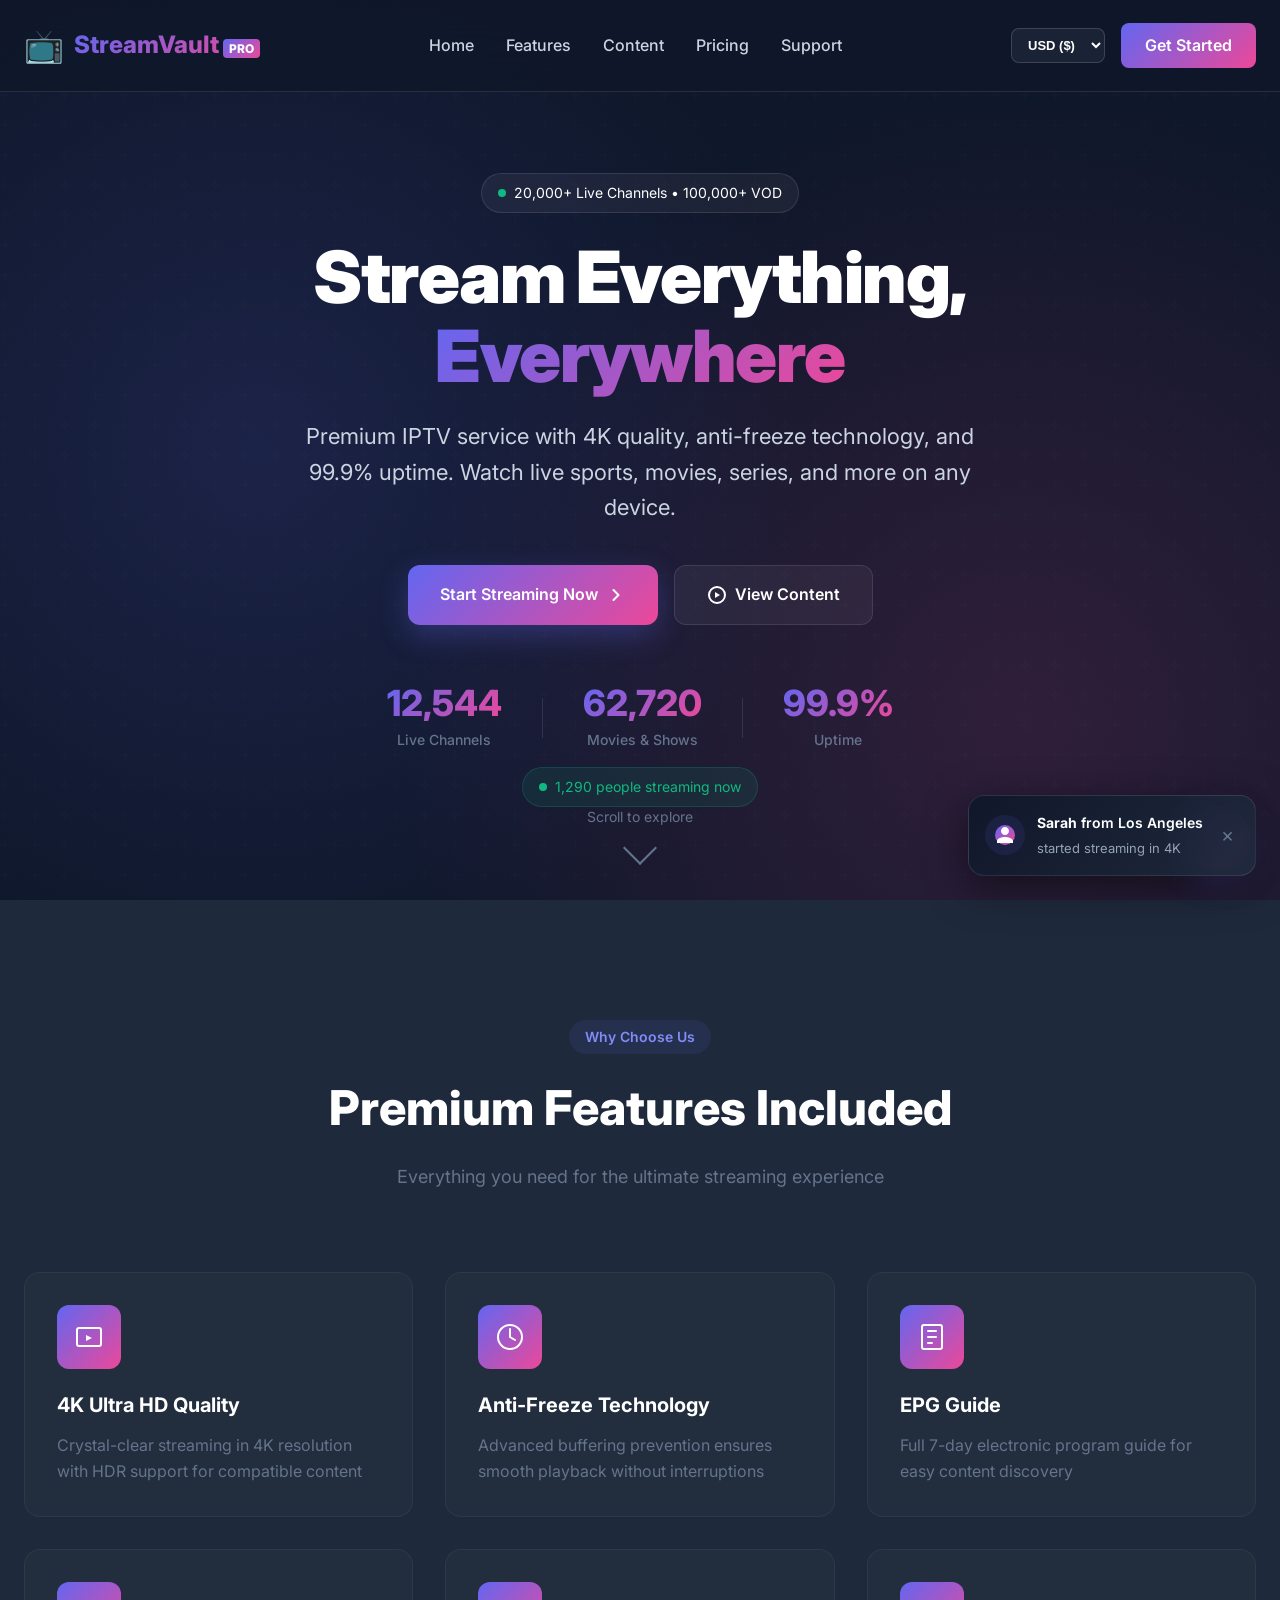
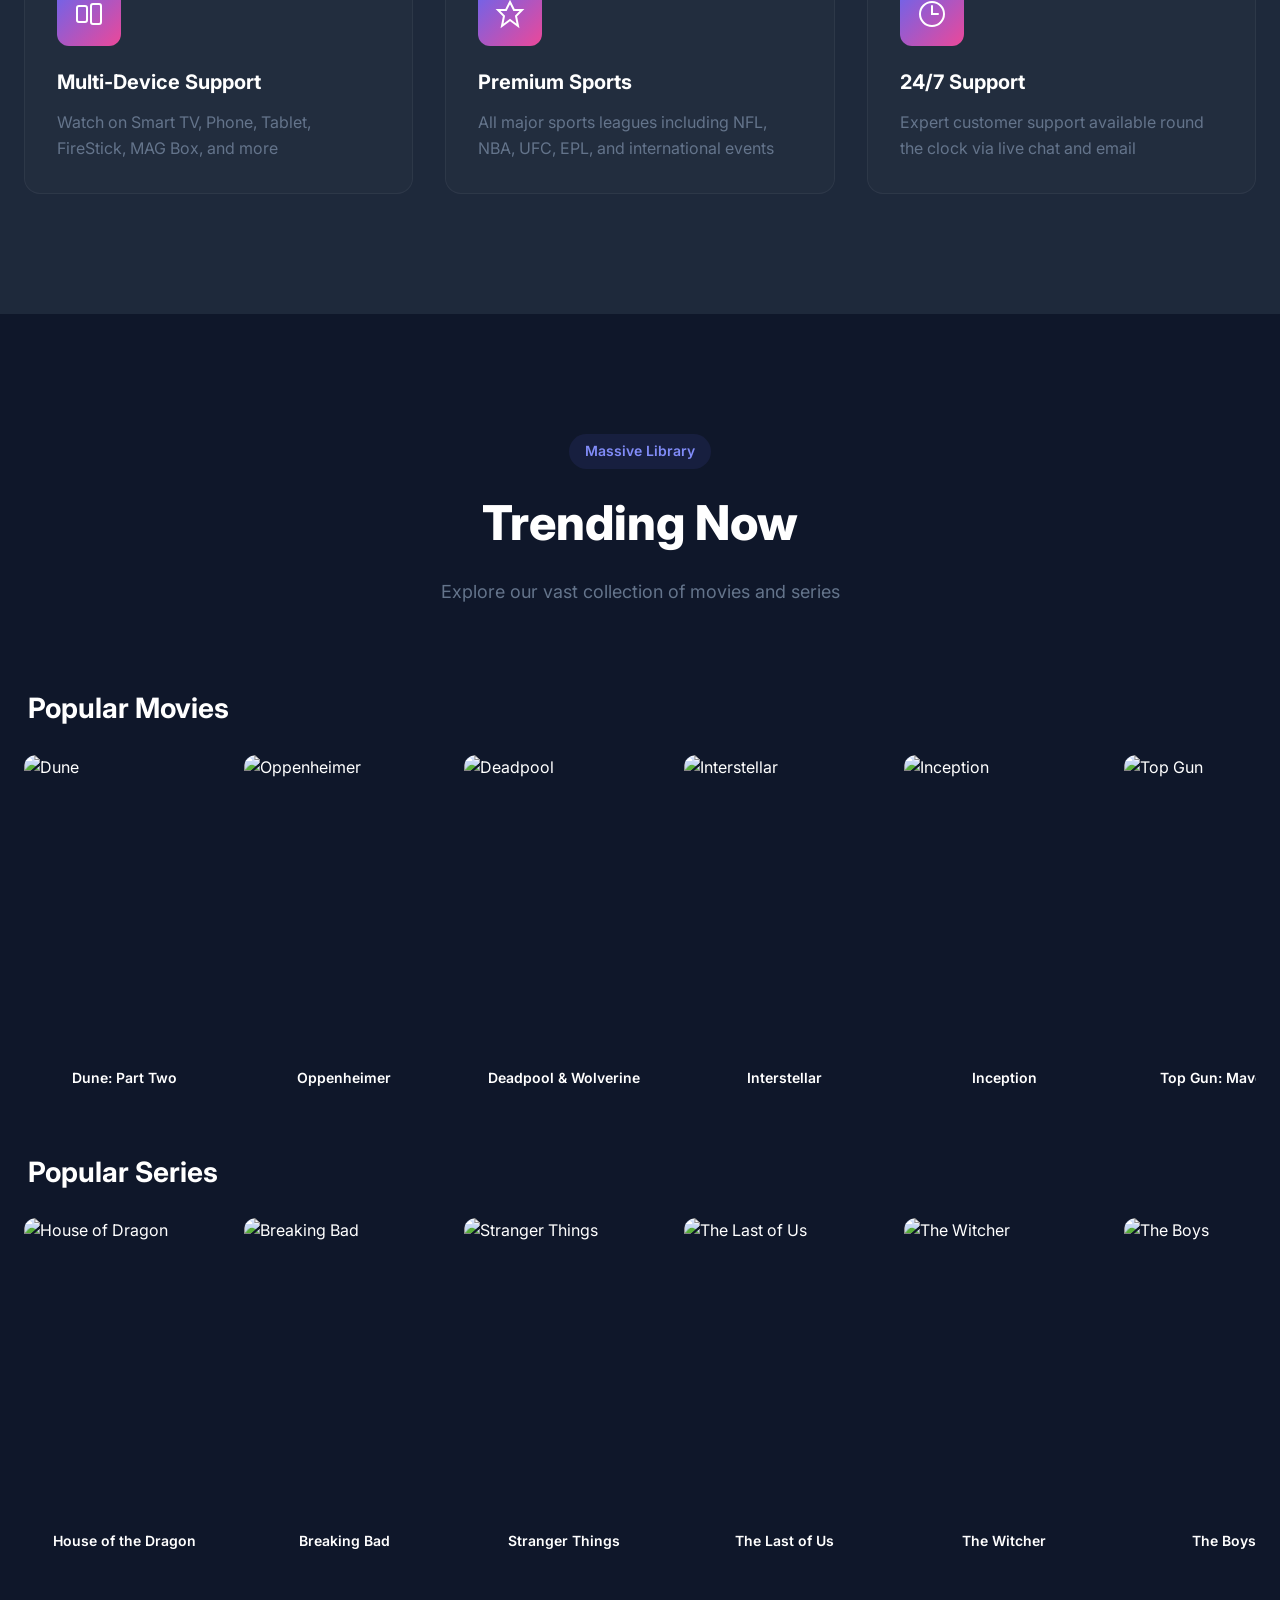
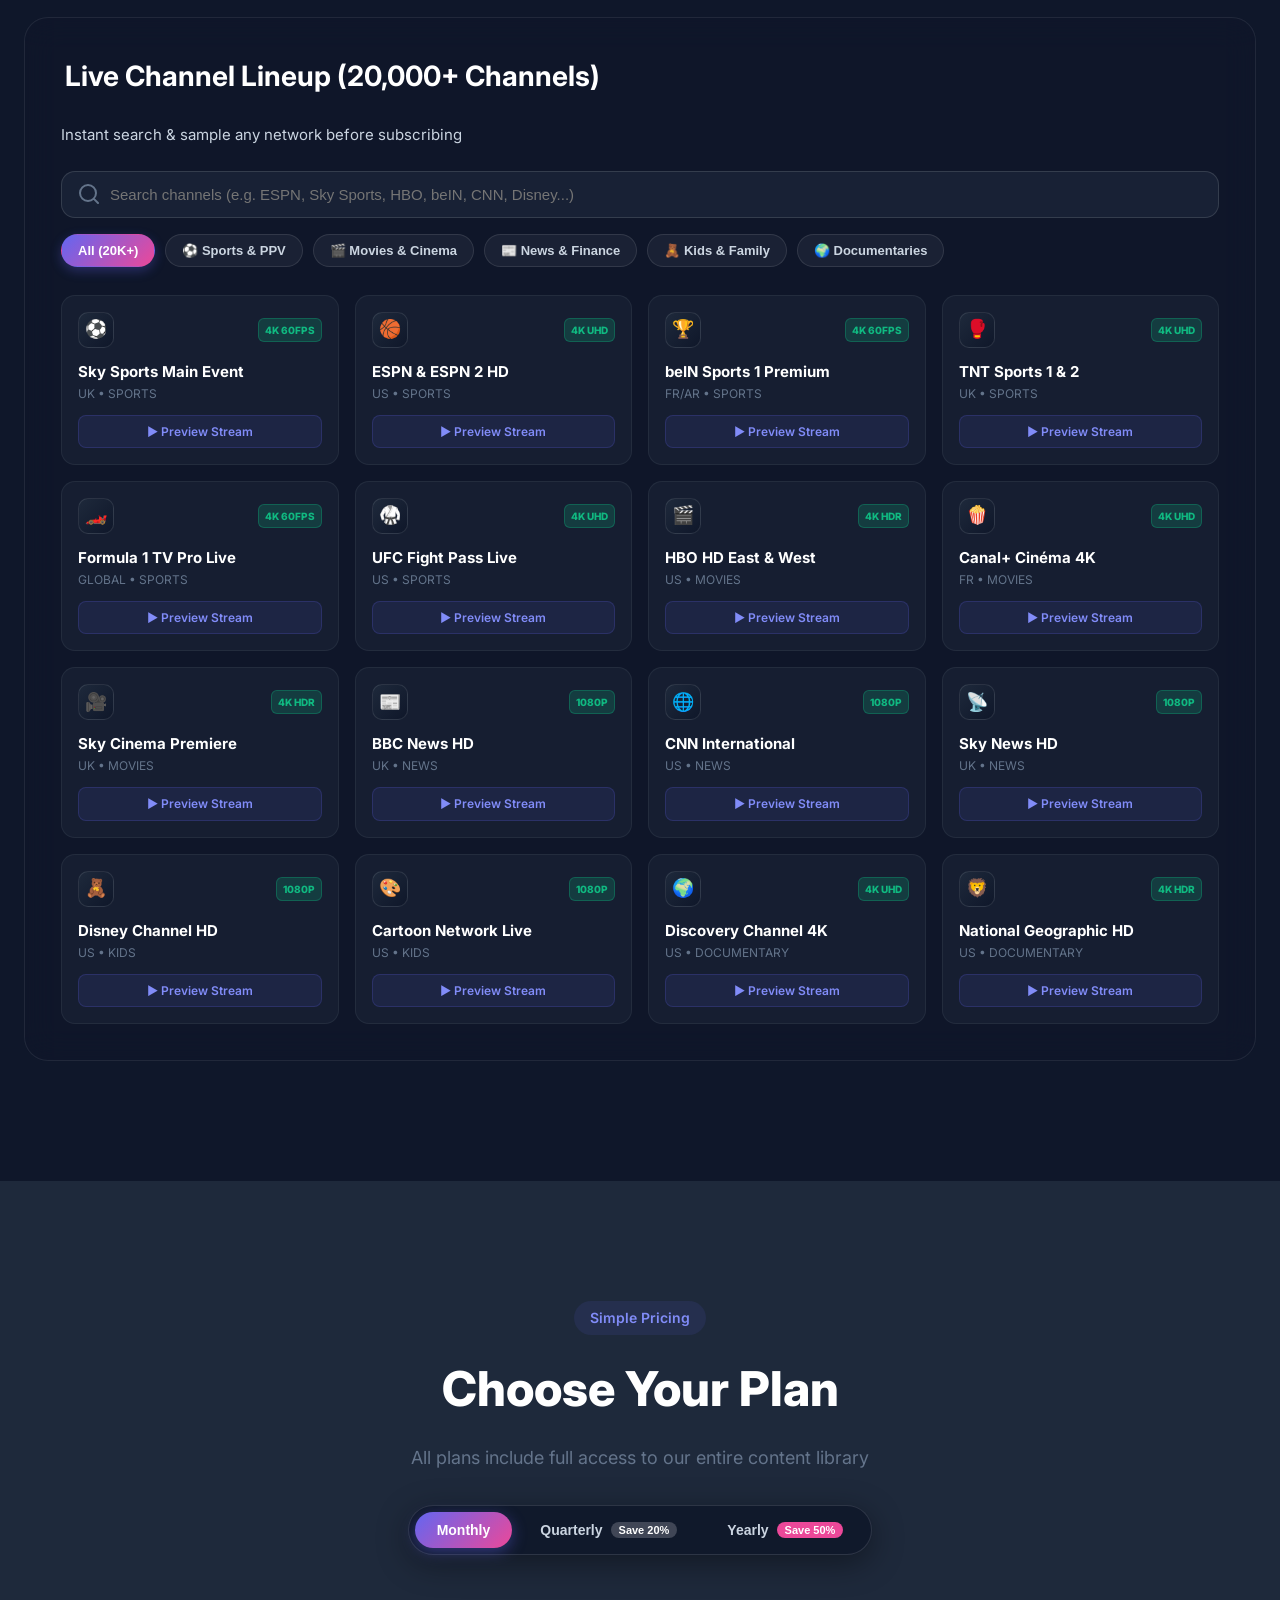
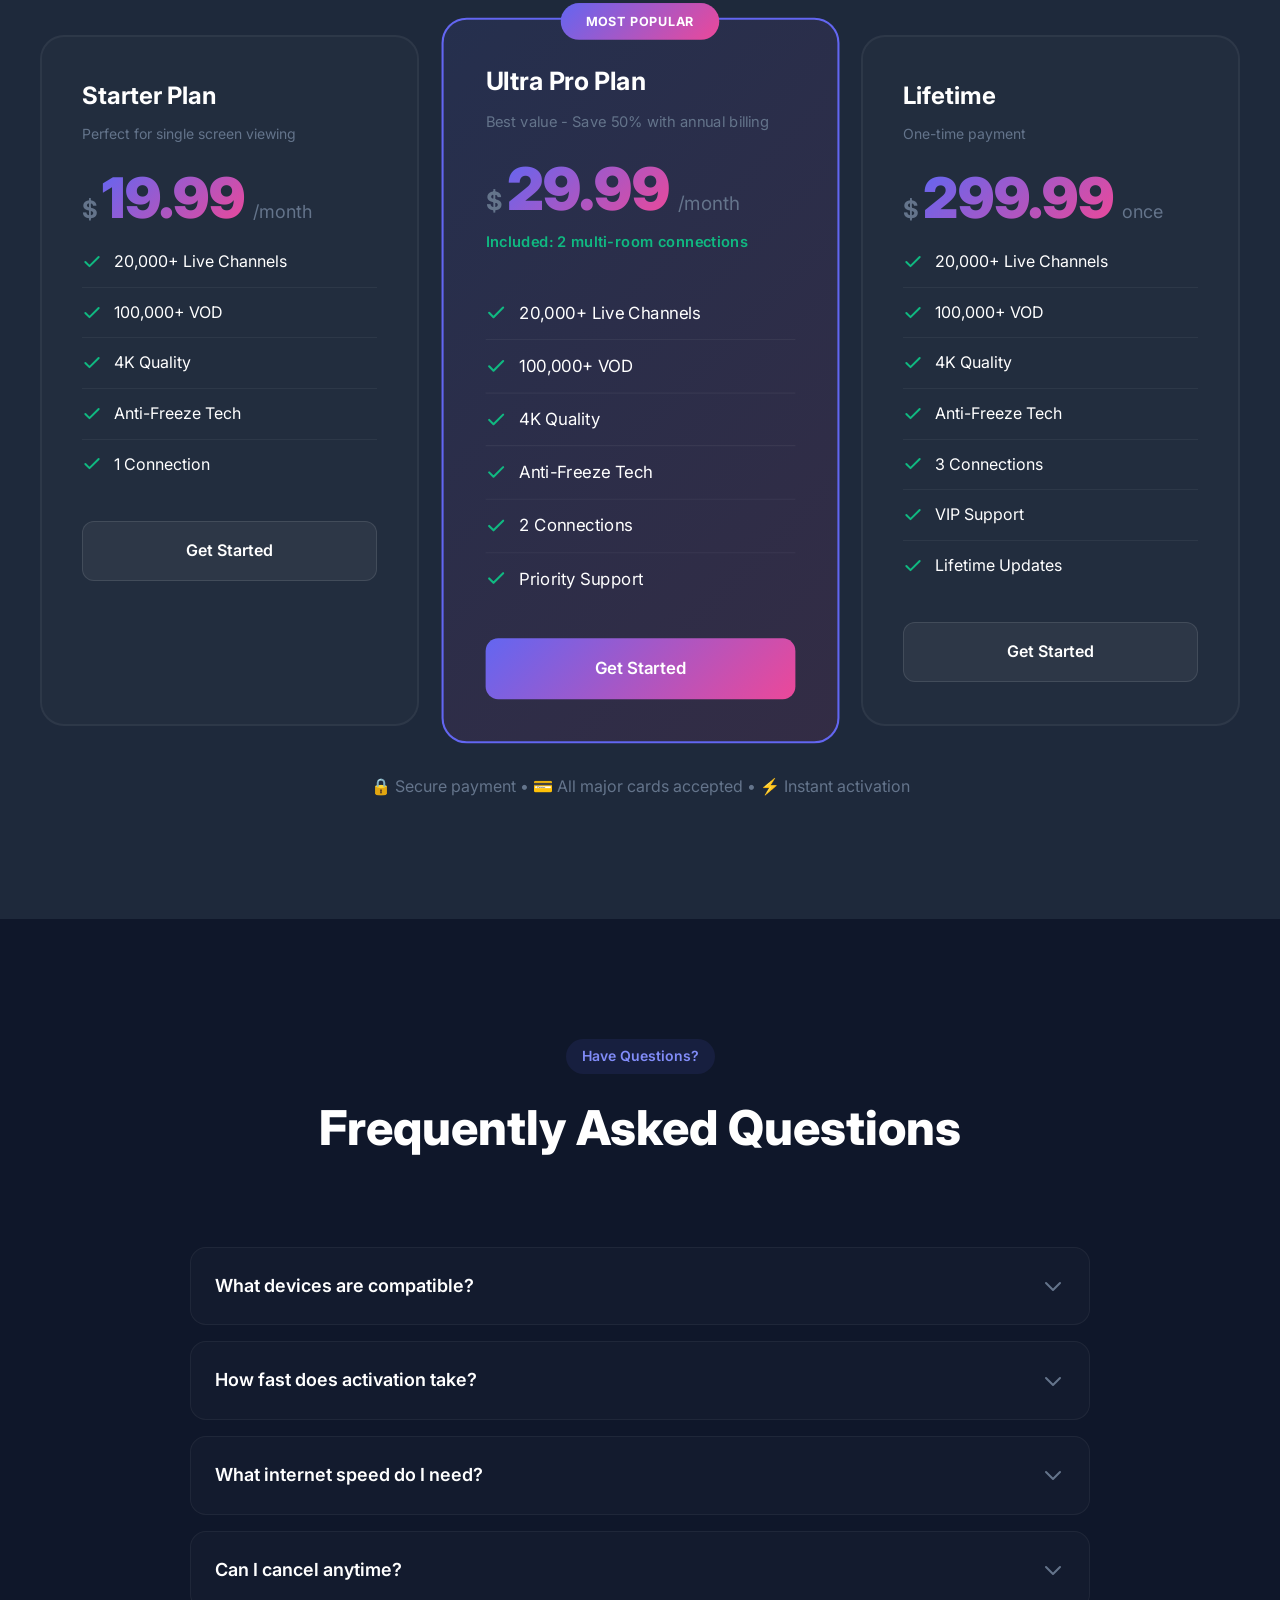
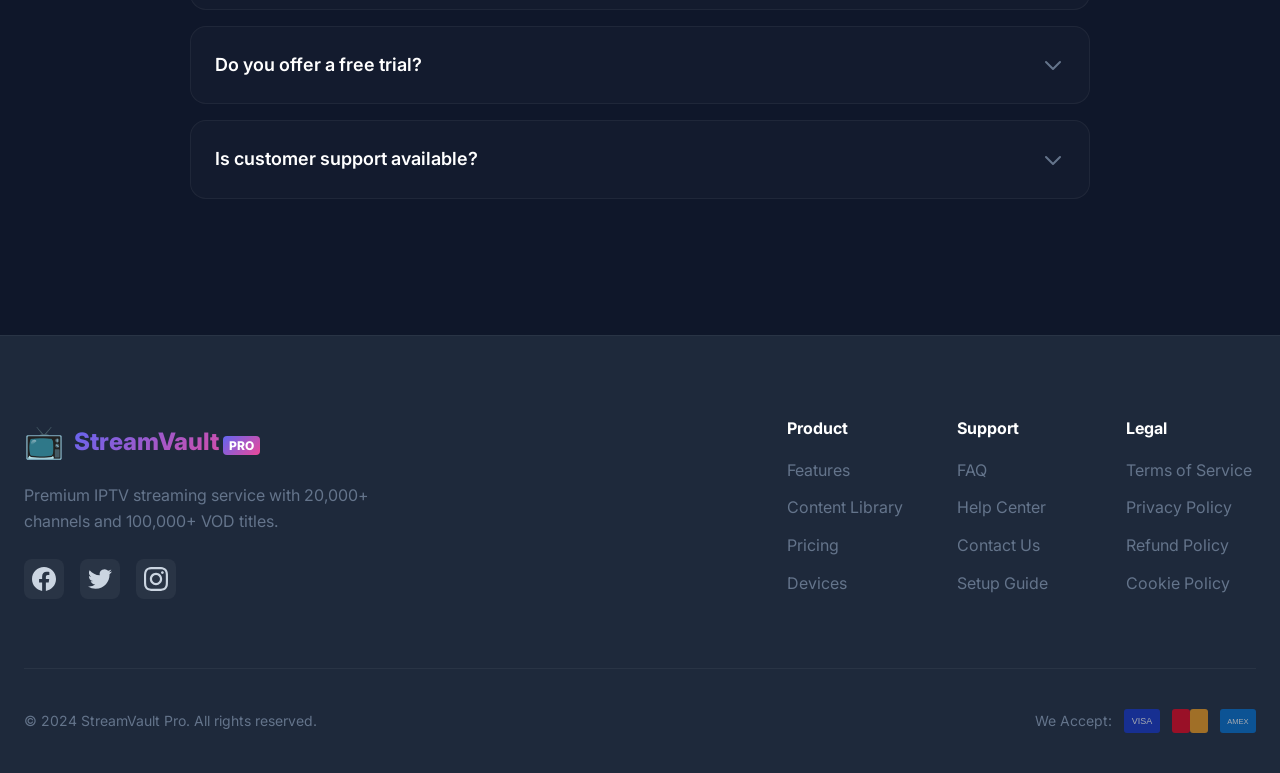
==== commit da9bc154: "feat(channels): add live channel search filter with instant search debouncing" ====
--- a/index.html
+++ b/index.html
@@ -495,6 +495,39 @@
                     </div>
                 </div>
             </div>
+
+            <!-- Live Channel Lineup & Real-Time Filter -->
+            <div class="channel-finder-section">
+                <div class="channel-finder-header">
+                    <h3 class="category-title">Live Channel Lineup (20,000+ Channels)</h3>
+                    <p class="channel-finder-subtitle">Instant search & sample any network before subscribing</p>
+                </div>
+                
+                <div class="channel-controls">
+                    <div class="channel-search-box">
+                        <svg class="search-icon" width="20" height="20" viewBox="0 0 20 20" fill="none">
+                            <path d="M9 17A8 8 0 109 1a8 8 0 000 16zM19 19l-4.35-4.35" stroke="currentColor" stroke-width="2" stroke-linecap="round"/>
+                        </svg>
+                        <input type="text" id="channelSearchInput" placeholder="Search channels (e.g. ESPN, Sky Sports, HBO, beIN, CNN, Disney...)" aria-label="Search Live Channels">
+                        <button type="button" id="clearChannelSearch" class="clear-search-btn" title="Clear search" style="display: none;">&times;</button>
+                    </div>
+                    <div class="channel-filter-chips" role="group" aria-label="Filter channels by category">
+                        <button class="channel-chip active" data-cat="all">All (20K+)</button>
+                        <button class="channel-chip" data-cat="sports">⚽ Sports & PPV</button>
+                        <button class="channel-chip" data-cat="movies">🎬 Movies & Cinema</button>
+                        <button class="channel-chip" data-cat="news">📰 News & Finance</button>
+                        <button class="channel-chip" data-cat="kids">🧸 Kids & Family</button>
+                        <button class="channel-chip" data-cat="documentary">🌍 Documentaries</button>
+                    </div>
+                </div>
+
+                <div class="channel-results-grid" id="channelResultsGrid">
+                    <!-- Populated dynamically via JS -->
+                </div>
+                <div class="channel-results-empty" id="channelEmptyMsg" style="display: none;">
+                    <p>🔍 No channels matching your search. Try searching for "Sports", "HBO", "Sky", or "beIN".</p>
+                </div>
+            </div>
         </div>
     </section>
 
--- a/style.css
+++ b/style.css
@@ -600,6 +600,199 @@
     text-overflow: ellipsis;
 }
 
+/* Live Channel Lineup & Finder */
+.channel-finder-section {
+    margin-top: 64px;
+    background: rgba(15, 23, 42, 0.6);
+    border: 1px solid rgba(255, 255, 255, 0.08);
+    border-radius: 24px;
+    padding: 36px;
+    backdrop-filter: blur(16px);
+}
+
+.channel-finder-subtitle {
+    color: var(--gray-light);
+    font-size: 15px;
+    margin-top: 4px;
+    margin-bottom: 24px;
+}
+
+.channel-controls {
+    display: flex;
+    flex-direction: column;
+    gap: 16px;
+    margin-bottom: 28px;
+}
+
+.channel-search-box {
+    position: relative;
+    display: flex;
+    align-items: center;
+}
+
+.channel-search-box .search-icon {
+    position: absolute;
+    left: 18px;
+    color: var(--gray);
+    pointer-events: none;
+}
+
+.channel-search-box input {
+    width: 100%;
+    padding: 14px 44px 14px 48px;
+    background: rgba(30, 41, 59, 0.7);
+    border: 1px solid rgba(255, 255, 255, 0.12);
+    border-radius: 14px;
+    color: var(--white);
+    font-size: 15px;
+    outline: none;
+    transition: all 0.3s ease;
+}
+
+.channel-search-box input:focus {
+    border-color: var(--primary);
+    box-shadow: 0 0 0 3px rgba(99, 102, 241, 0.25);
+    background: rgba(30, 41, 59, 0.95);
+}
+
+.clear-search-btn {
+    position: absolute;
+    right: 14px;
+    background: transparent;
+    border: none;
+    color: var(--gray);
+    font-size: 20px;
+    cursor: pointer;
+    line-height: 1;
+}
+
+.clear-search-btn:hover {
+    color: var(--white);
+}
+
+.channel-filter-chips {
+    display: flex;
+    flex-wrap: wrap;
+    gap: 10px;
+}
+
+.channel-chip {
+    background: rgba(255, 255, 255, 0.05);
+    border: 1px solid rgba(255, 255, 255, 0.1);
+    color: var(--gray-light);
+    padding: 8px 16px;
+    border-radius: 9999px;
+    font-size: 13px;
+    font-weight: 600;
+    cursor: pointer;
+    transition: all 0.25s ease;
+}
+
+.channel-chip:hover {
+    background: rgba(255, 255, 255, 0.1);
+    color: var(--white);
+}
+
+.channel-chip.active {
+    background: var(--gradient);
+    color: var(--white);
+    border-color: transparent;
+    box-shadow: 0 4px 12px rgba(99, 102, 241, 0.3);
+}
+
+.channel-results-grid {
+    display: grid;
+    grid-template-columns: repeat(auto-fill, minmax(220px, 1fr));
+    gap: 16px;
+}
+
+.channel-card-item {
+    background: rgba(30, 41, 59, 0.5);
+    border: 1px solid rgba(255, 255, 255, 0.06);
+    border-radius: 14px;
+    padding: 16px;
+    display: flex;
+    flex-direction: column;
+    justify-content: space-between;
+    gap: 12px;
+    transition: all 0.3s cubic-bezier(0.4, 0, 0.2, 1);
+    cursor: pointer;
+}
+
+.channel-card-item:hover {
+    transform: translateY(-4px);
+    border-color: rgba(99, 102, 241, 0.4);
+    background: rgba(30, 41, 59, 0.9);
+    box-shadow: 0 10px 25px rgba(0, 0, 0, 0.3);
+}
+
+.channel-card-top {
+    display: flex;
+    align-items: center;
+    justify-content: space-between;
+}
+
+.channel-logo-badge {
+    width: 36px;
+    height: 36px;
+    border-radius: 10px;
+    background: var(--gradient-dark);
+    display: flex;
+    align-items: center;
+    justify-content: center;
+    font-size: 18px;
+    border: 1px solid rgba(255, 255, 255, 0.1);
+}
+
+.channel-quality-badge {
+    font-size: 10px;
+    font-weight: 800;
+    padding: 3px 6px;
+    border-radius: 6px;
+    background: rgba(16, 185, 129, 0.2);
+    color: var(--success);
+    border: 1px solid rgba(16, 185, 129, 0.3);
+}
+
+.channel-name {
+    font-size: 15px;
+    font-weight: 700;
+    color: var(--white);
+}
+
+.channel-cat-label {
+    font-size: 12px;
+    color: var(--gray);
+}
+
+.channel-preview-btn {
+    font-size: 12px;
+    font-weight: 600;
+    color: var(--primary-light);
+    background: rgba(99, 102, 241, 0.1);
+    border: 1px solid rgba(99, 102, 241, 0.2);
+    padding: 6px 10px;
+    border-radius: 8px;
+    text-align: center;
+    display: flex;
+    align-items: center;
+    justify-content: center;
+    gap: 6px;
+    transition: all 0.2s ease;
+}
+
+.channel-card-item:hover .channel-preview-btn {
+    background: var(--primary);
+    color: var(--white);
+}
+
+.channel-results-empty {
+    text-align: center;
+    padding: 40px;
+    color: var(--gray-light);
+    font-size: 16px;
+}
+
 /* Pricing Section */
 .pricing {
     padding: 120px 0;
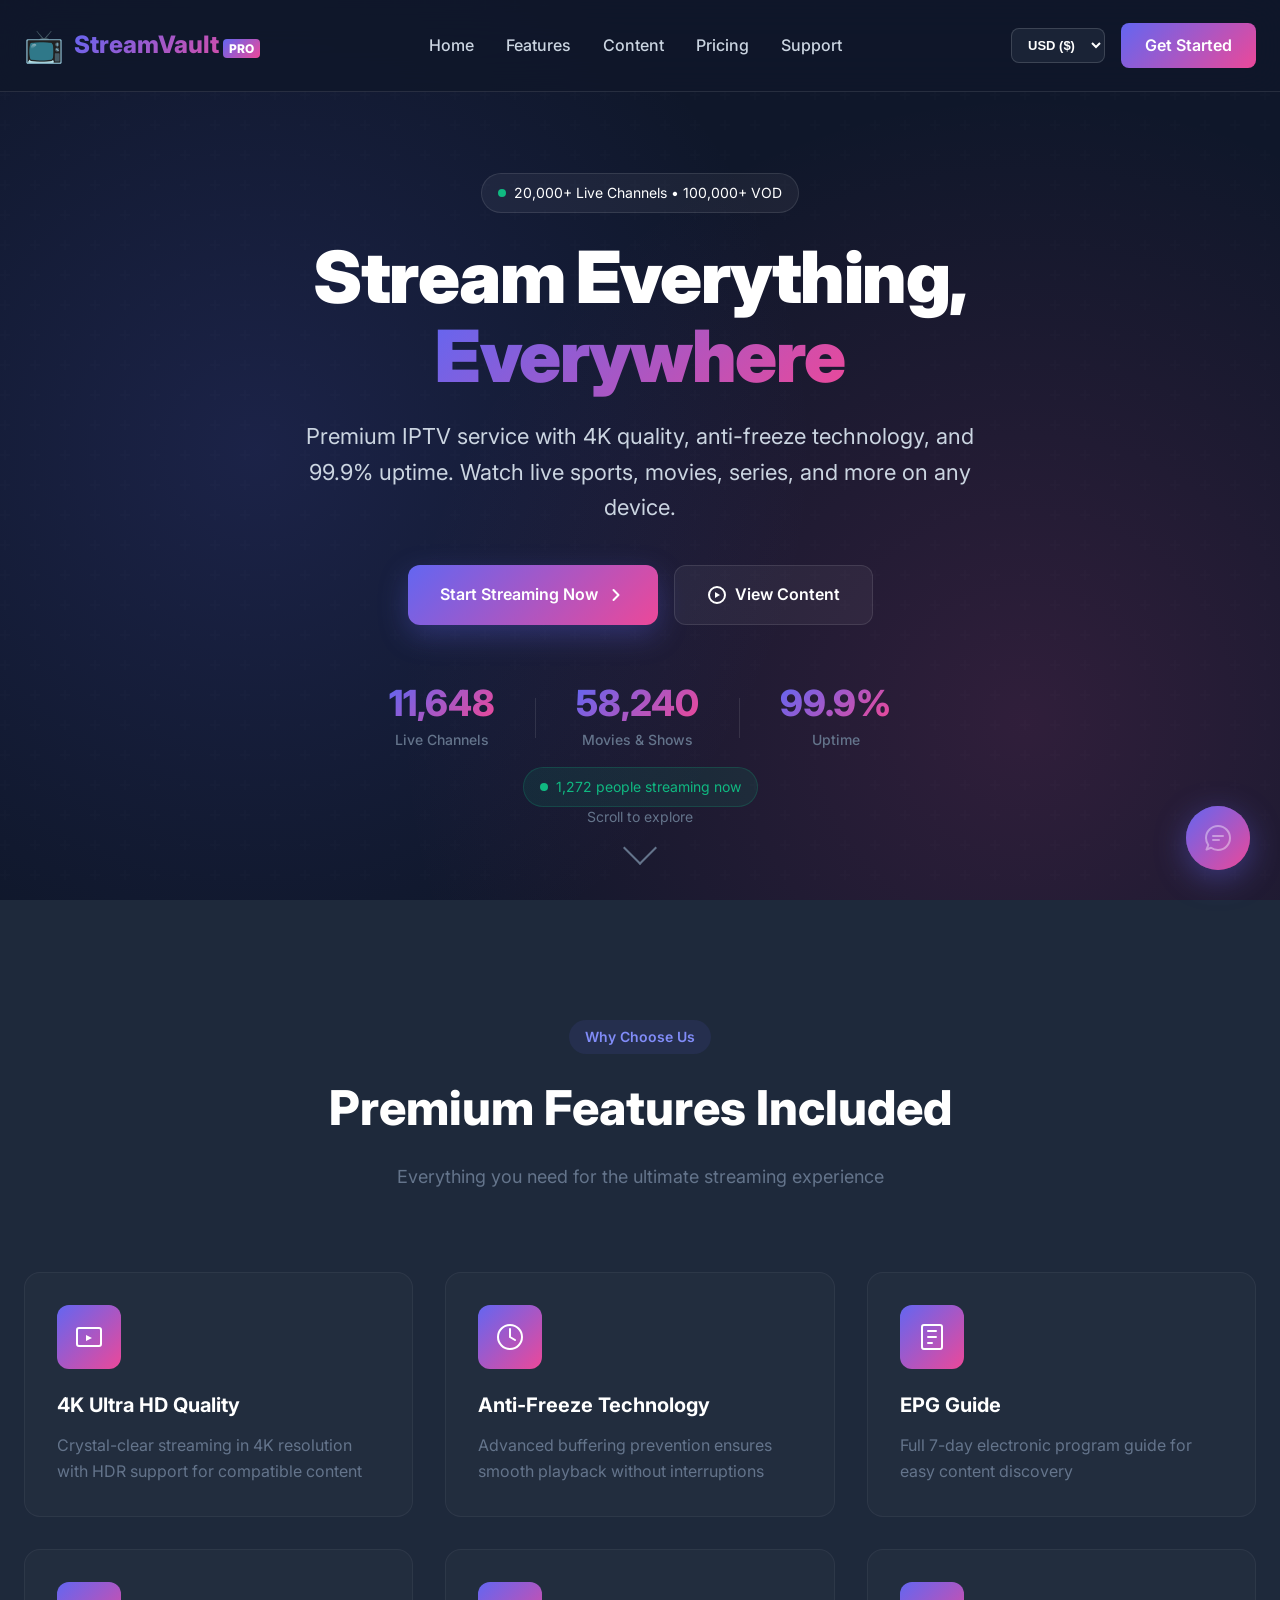
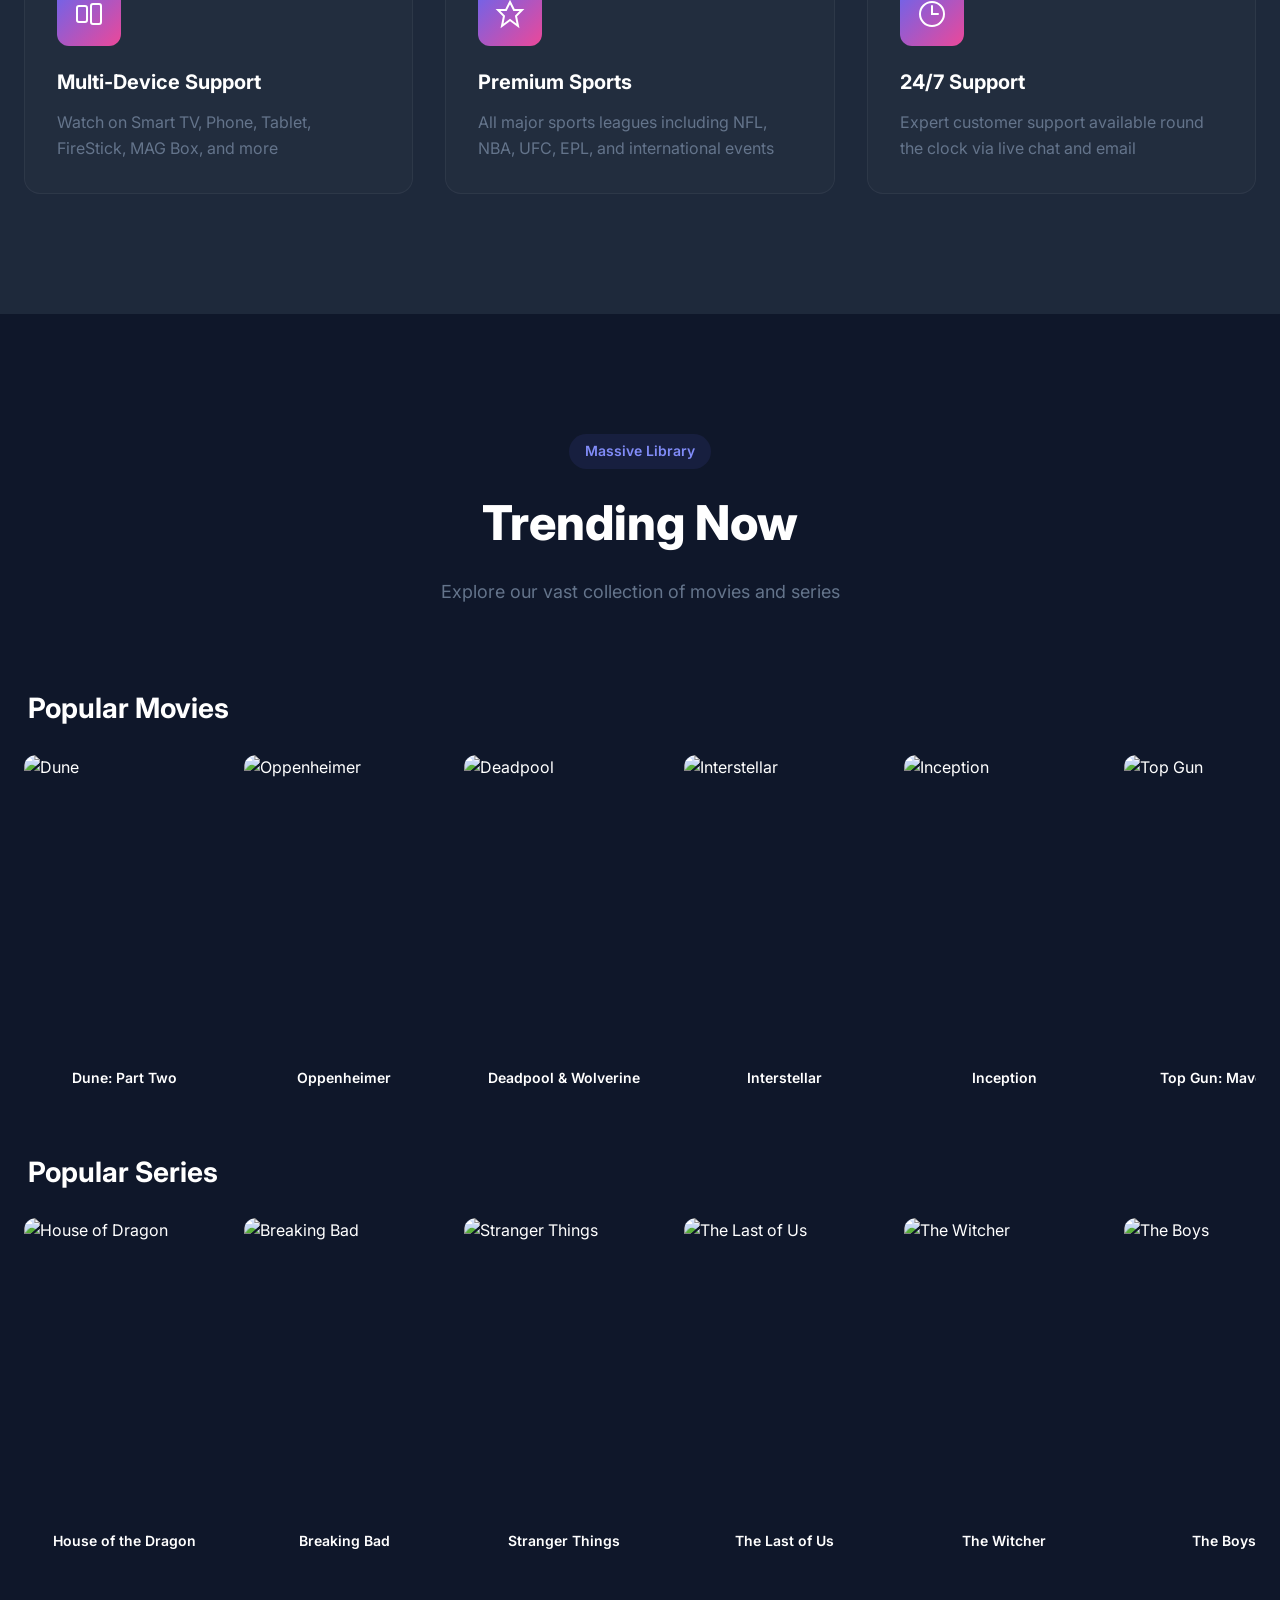
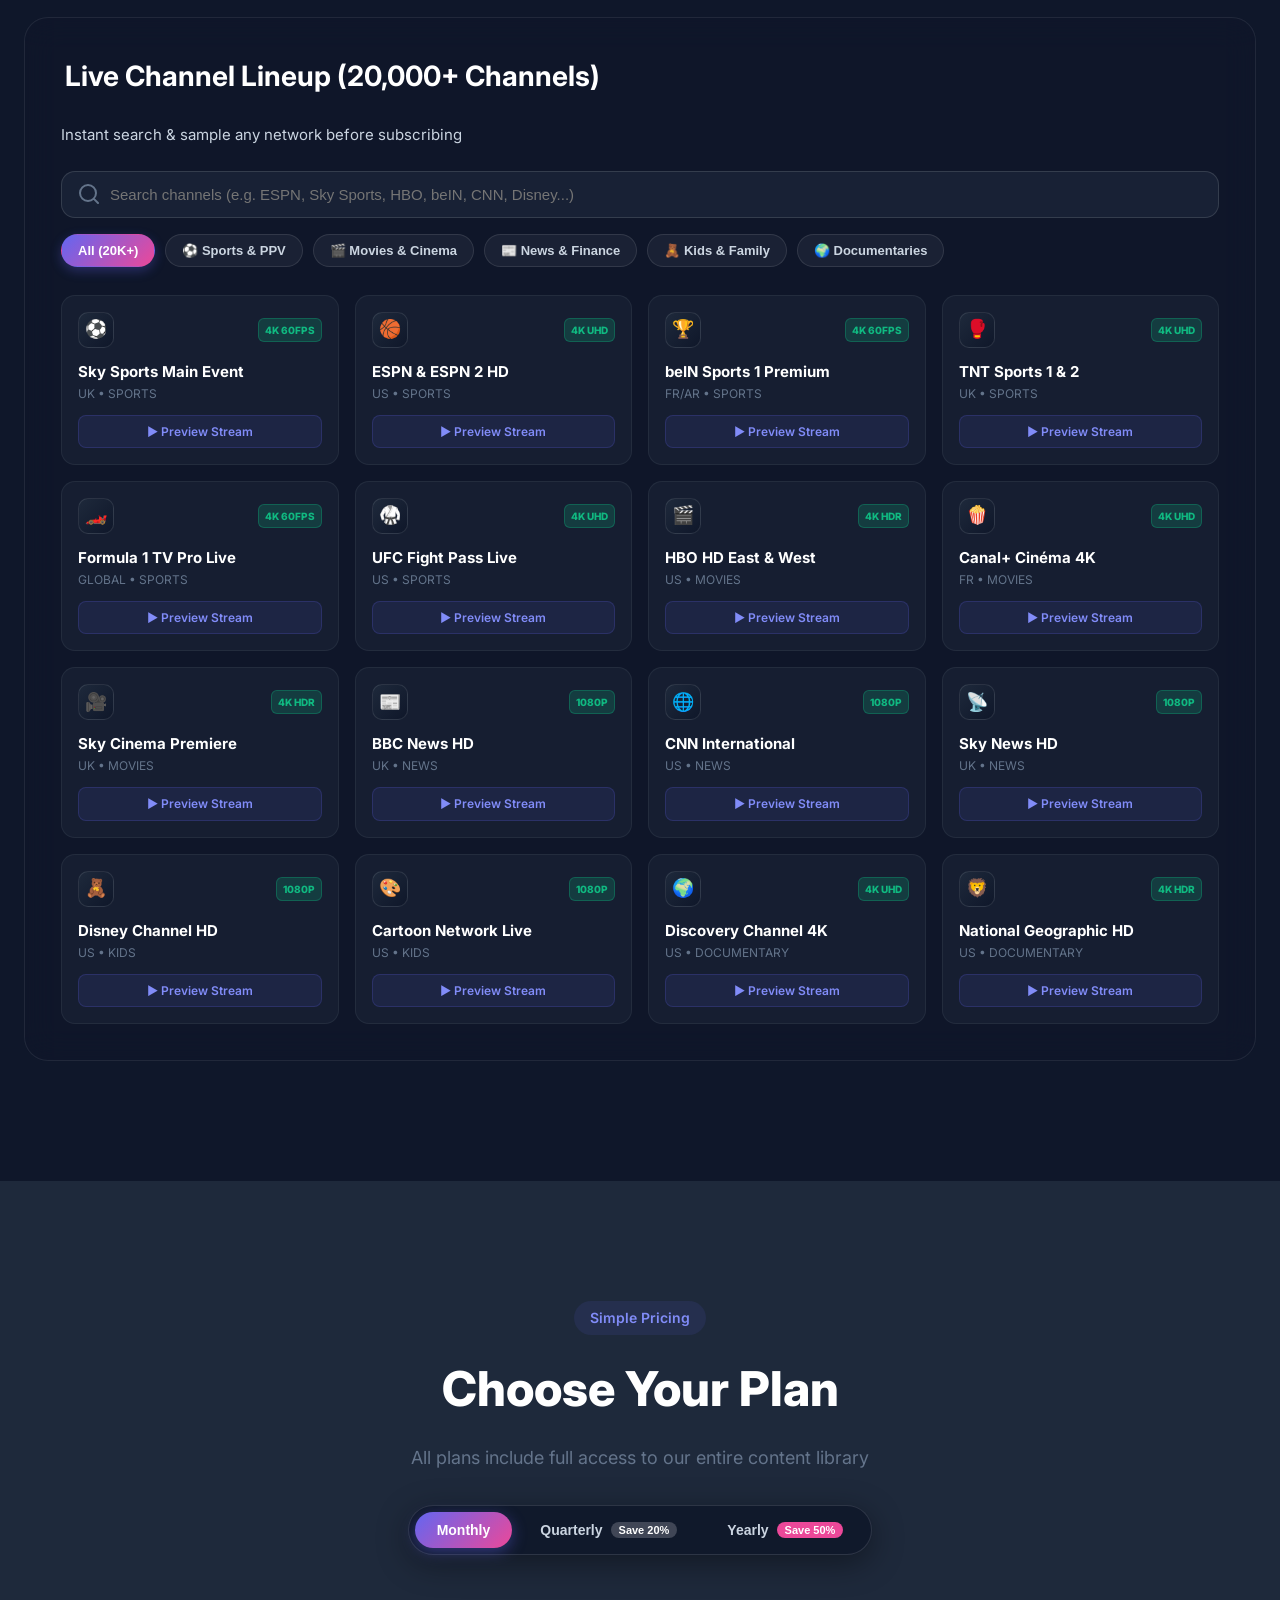
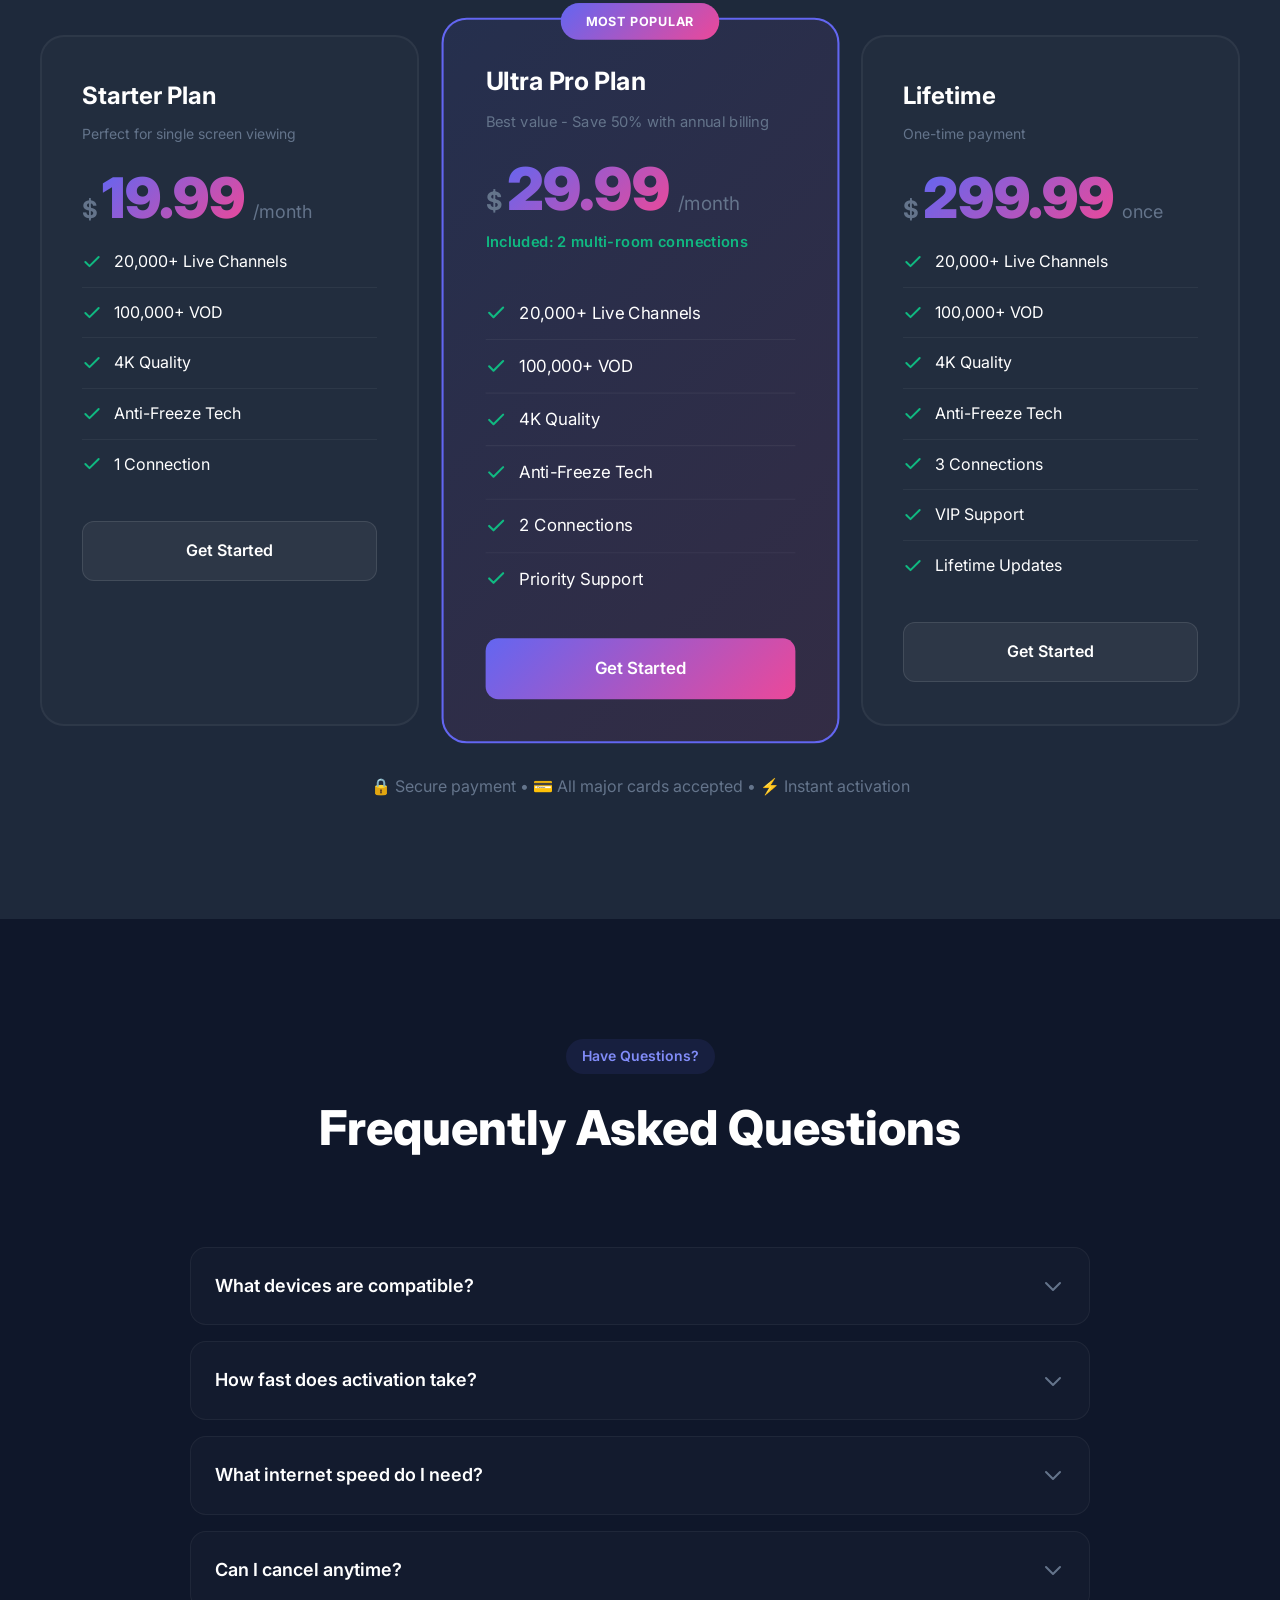
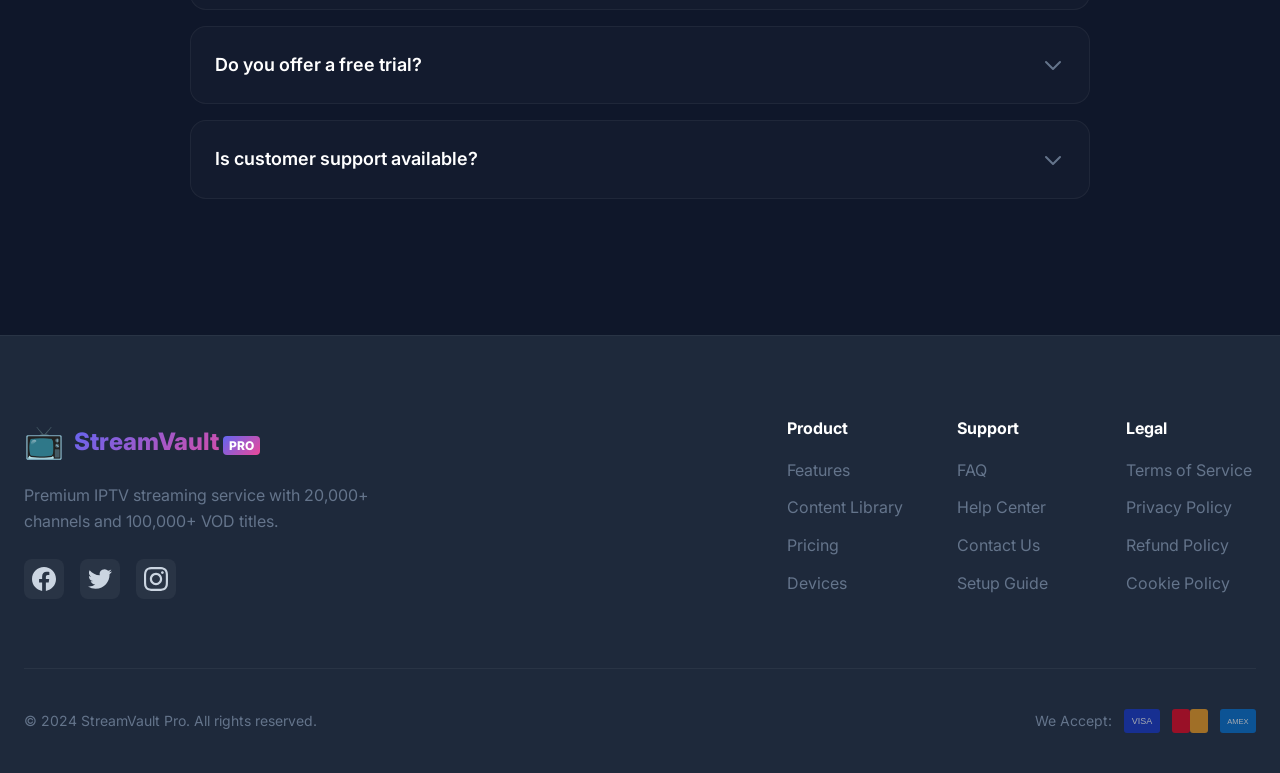
==== commit 71720923: "feat(player): add interactive channel stream preview modal simulation" ====
--- a/index.html
+++ b/index.html
@@ -787,6 +787,63 @@
             </div>
         </div>
     </section>
+
+    <!-- Streaming Player Preview Modal -->
+    <div id="playerModal" class="player-modal" role="dialog" aria-modal="true" aria-labelledby="playerTitle" style="display: none;">
+        <div class="player-backdrop" id="playerBackdrop"></div>
+        <div class="player-dialog">
+            <div class="player-header">
+                <div class="player-title-box">
+                    <span class="live-indicator-dot"></span>
+                    <h3 id="playerTitle" class="player-title">Sky Sports Main Event</h3>
+                    <span id="playerQualityBadge" class="player-badge">4K 60FPS</span>
+                </div>
+                <button type="button" class="player-close-btn" id="playerCloseBtn" aria-label="Close Stream Preview">&times;</button>
+            </div>
+            
+            <div class="player-screen-wrapper">
+                <div class="player-screen" id="playerScreen">
+                    <div class="stream-overlay-watermark">
+                        <span>StreamVault<span class="pro">PRO</span> • LIVE FEED</span>
+                    </div>
+                    <div class="stream-visualizer">
+                        <div class="stream-center-pulse">
+                            <span class="play-state-icon">▶</span>
+                        </div>
+                        <div class="stream-stats-overlay">
+                            <span>Bitrate: 24.8 Mbps</span>
+                            <span>Latency: 14ms</span>
+                            <span>Codec: H.265 / HEVC</span>
+                        </div>
+                    </div>
+                </div>
+            </div>
+
+            <div class="player-controls-bar">
+                <div class="player-controls-left">
+                    <button type="button" class="p-btn" id="pPlayToggle" title="Play or Pause">⏸ Pause</button>
+                    <button type="button" class="p-btn" id="pMuteToggle" title="Toggle Audio">🔊 Sound ON</button>
+                    <span class="player-server-tag">⚡ Edge Server: US-East #04</span>
+                </div>
+                <div class="player-controls-right">
+                    <select class="p-select" id="pQualitySelect" title="Select Quality">
+                        <option value="4K">4K UHD (60fps)</option>
+                        <option value="1080p">1080p Full HD</option>
+                        <option value="720p">720p HD</option>
+                    </select>
+                </div>
+            </div>
+
+            <div class="player-footer">
+                <div class="player-footer-text">
+                    <strong>Sample streaming session active.</strong> Enjoy 20,000+ live TV channels and 100,000+ VOD in stunning 4K.
+                </div>
+                <a href="#pricing" class="btn btn-primary player-cta-btn" id="playerCtaBtn">
+                    <span>Unlock Full Subscription</span>
+                </a>
+            </div>
+        </div>
+    </div>
     </main>
 
     <!-- Footer -->
--- a/style.css
+++ b/style.css
@@ -1389,3 +1389,235 @@
         scroll-behavior: auto !important;
     }
 }
+
+/* Streaming Player Preview Modal */
+.player-modal {
+    position: fixed;
+    inset: 0;
+    z-index: 100000;
+    display: flex;
+    align-items: center;
+    justify-content: center;
+    padding: 20px;
+}
+
+.player-backdrop {
+    position: absolute;
+    inset: 0;
+    background: rgba(10, 15, 29, 0.85);
+    backdrop-filter: blur(12px);
+}
+
+.player-dialog {
+    position: relative;
+    width: 100%;
+    max-width: 820px;
+    background: linear-gradient(135deg, rgba(30, 41, 59, 0.95), rgba(15, 23, 42, 0.98));
+    border: 1px solid rgba(255, 255, 255, 0.15);
+    border-radius: 20px;
+    box-shadow: 0 25px 80px rgba(0, 0, 0, 0.7);
+    overflow: hidden;
+    animation: modal-enter 0.3s cubic-bezier(0.4, 0, 0.2, 1);
+}
+
+@keyframes modal-enter {
+    from {
+        opacity: 0;
+        transform: scale(0.92) translateY(20px);
+    }
+    to {
+        opacity: 1;
+        transform: scale(1) translateY(0);
+    }
+}
+
+.player-header {
+    display: flex;
+    align-items: center;
+    justify-content: space-between;
+    padding: 18px 24px;
+    border-bottom: 1px solid rgba(255, 255, 255, 0.08);
+}
+
+.player-title-box {
+    display: flex;
+    align-items: center;
+    gap: 12px;
+}
+
+.live-indicator-dot {
+    width: 10px;
+    height: 10px;
+    background: #ef4444;
+    border-radius: 50%;
+    box-shadow: 0 0 10px #ef4444;
+    animation: live-blink 1.5s infinite;
+}
+
+@keyframes live-blink {
+    0%, 100% { opacity: 1; transform: scale(1); }
+    50% { opacity: 0.4; transform: scale(0.85); }
+}
+
+.player-title {
+    font-size: 18px;
+    font-weight: 700;
+    color: var(--white);
+}
+
+.player-badge {
+    font-size: 11px;
+    font-weight: 800;
+    background: var(--gradient);
+    color: var(--white);
+    padding: 3px 8px;
+    border-radius: 6px;
+}
+
+.player-close-btn {
+    background: transparent;
+    border: none;
+    color: var(--gray-light);
+    font-size: 28px;
+    cursor: pointer;
+    line-height: 1;
+    transition: color 0.2s ease;
+}
+
+.player-close-btn:hover {
+    color: var(--white);
+}
+
+.player-screen-wrapper {
+    position: relative;
+    padding: 16px 24px;
+}
+
+.player-screen {
+    width: 100%;
+    height: 380px;
+    background: radial-gradient(circle at center, #1e293b 0%, #0f172a 100%);
+    border: 1px solid rgba(255, 255, 255, 0.08);
+    border-radius: 14px;
+    position: relative;
+    overflow: hidden;
+    display: flex;
+    align-items: center;
+    justify-content: center;
+}
+
+.stream-overlay-watermark {
+    position: absolute;
+    top: 14px;
+    right: 14px;
+    font-size: 12px;
+    font-weight: 700;
+    color: rgba(255, 255, 255, 0.4);
+    letter-spacing: 1px;
+}
+
+.stream-visualizer {
+    display: flex;
+    flex-direction: column;
+    align-items: center;
+    gap: 16px;
+}
+
+.stream-center-pulse {
+    width: 72px;
+    height: 72px;
+    border-radius: 50%;
+    background: var(--gradient);
+    display: flex;
+    align-items: center;
+    justify-content: center;
+    font-size: 24px;
+    color: var(--white);
+    box-shadow: 0 0 30px rgba(99, 102, 241, 0.6);
+}
+
+.stream-stats-overlay {
+    display: flex;
+    gap: 16px;
+    background: rgba(15, 23, 42, 0.8);
+    border: 1px solid rgba(255, 255, 255, 0.1);
+    padding: 6px 14px;
+    border-radius: 999px;
+    font-size: 12px;
+    color: #38bdf8;
+    font-family: monospace;
+}
+
+.player-controls-bar {
+    display: flex;
+    align-items: center;
+    justify-content: space-between;
+    padding: 12px 24px;
+    background: rgba(15, 23, 42, 0.7);
+    border-top: 1px solid rgba(255, 255, 255, 0.06);
+    border-bottom: 1px solid rgba(255, 255, 255, 0.06);
+    flex-wrap: wrap;
+    gap: 12px;
+}
+
+.player-controls-left {
+    display: flex;
+    align-items: center;
+    gap: 10px;
+}
+
+.p-btn {
+    background: rgba(255, 255, 255, 0.08);
+    border: 1px solid rgba(255, 255, 255, 0.12);
+    color: var(--white);
+    padding: 6px 14px;
+    border-radius: 8px;
+    font-size: 13px;
+    font-weight: 600;
+    cursor: pointer;
+    transition: all 0.2s ease;
+}
+
+.p-btn:hover {
+    background: rgba(255, 255, 255, 0.18);
+}
+
+.player-server-tag {
+    font-size: 12px;
+    color: var(--success);
+    font-weight: 600;
+    margin-left: 8px;
+}
+
+.p-select {
+    background: rgba(30, 41, 59, 0.9);
+    border: 1px solid rgba(255, 255, 255, 0.15);
+    color: var(--white);
+    padding: 6px 12px;
+    border-radius: 8px;
+    font-size: 13px;
+    font-weight: 600;
+    outline: none;
+    cursor: pointer;
+}
+
+.player-footer {
+    display: flex;
+    align-items: center;
+    justify-content: space-between;
+    padding: 18px 24px;
+    gap: 16px;
+    flex-wrap: wrap;
+}
+
+.player-footer-text {
+    font-size: 13px;
+    color: var(--gray-light);
+    flex: 1;
+}
+
+.player-cta-btn {
+    padding: 10px 20px;
+    font-size: 14px;
+    white-space: nowrap;
+}
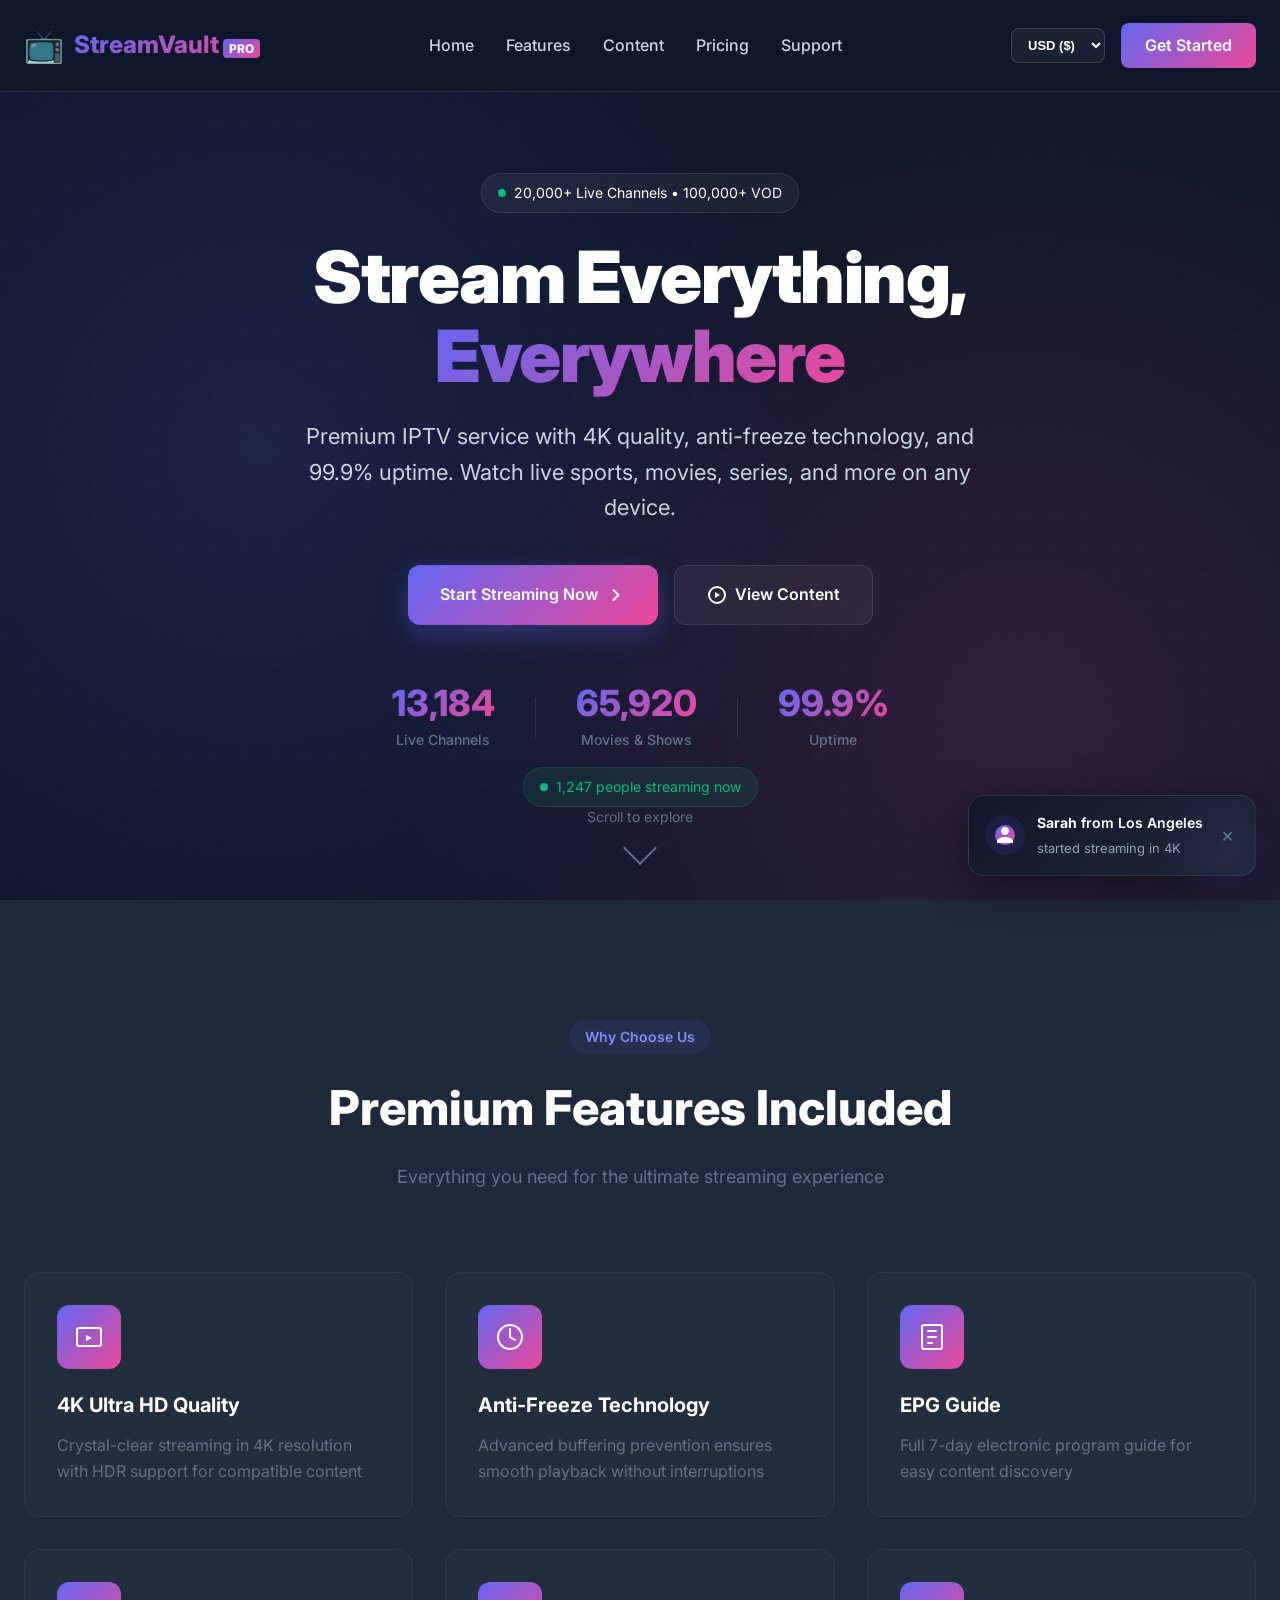
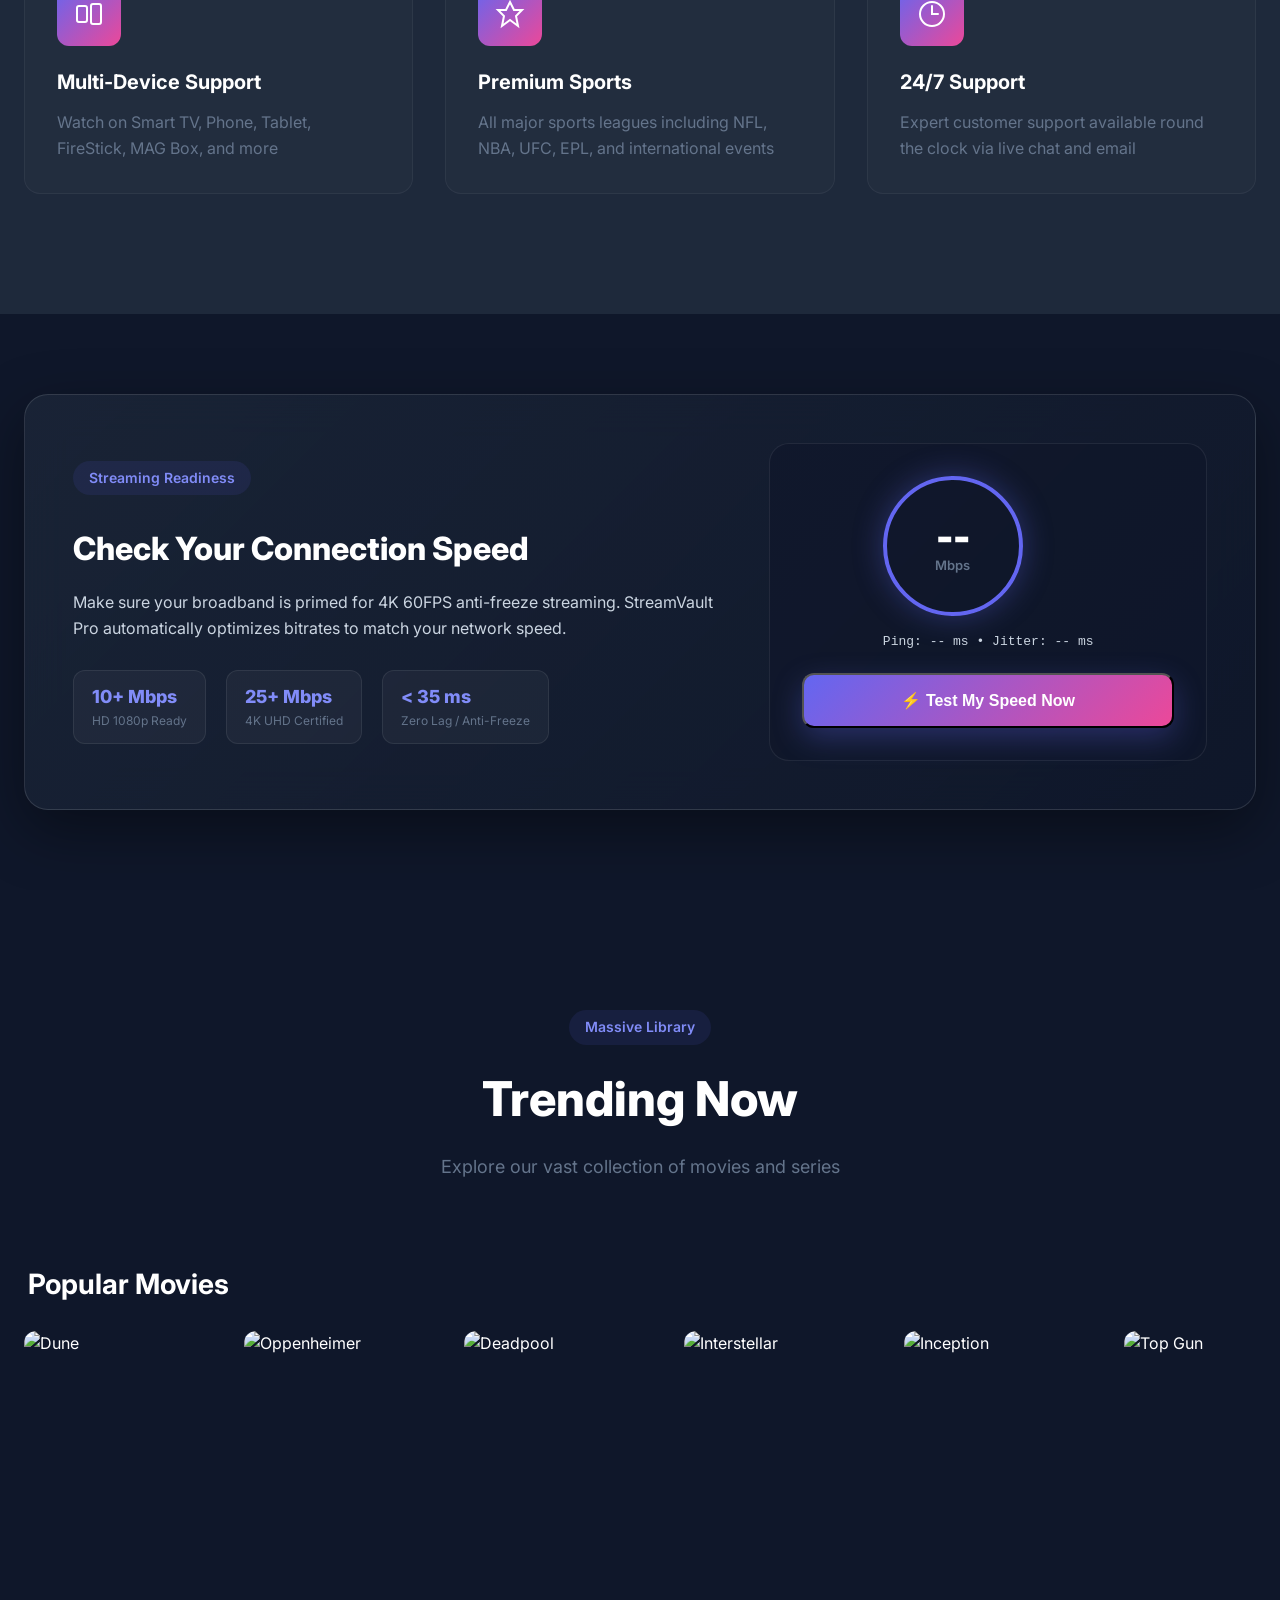
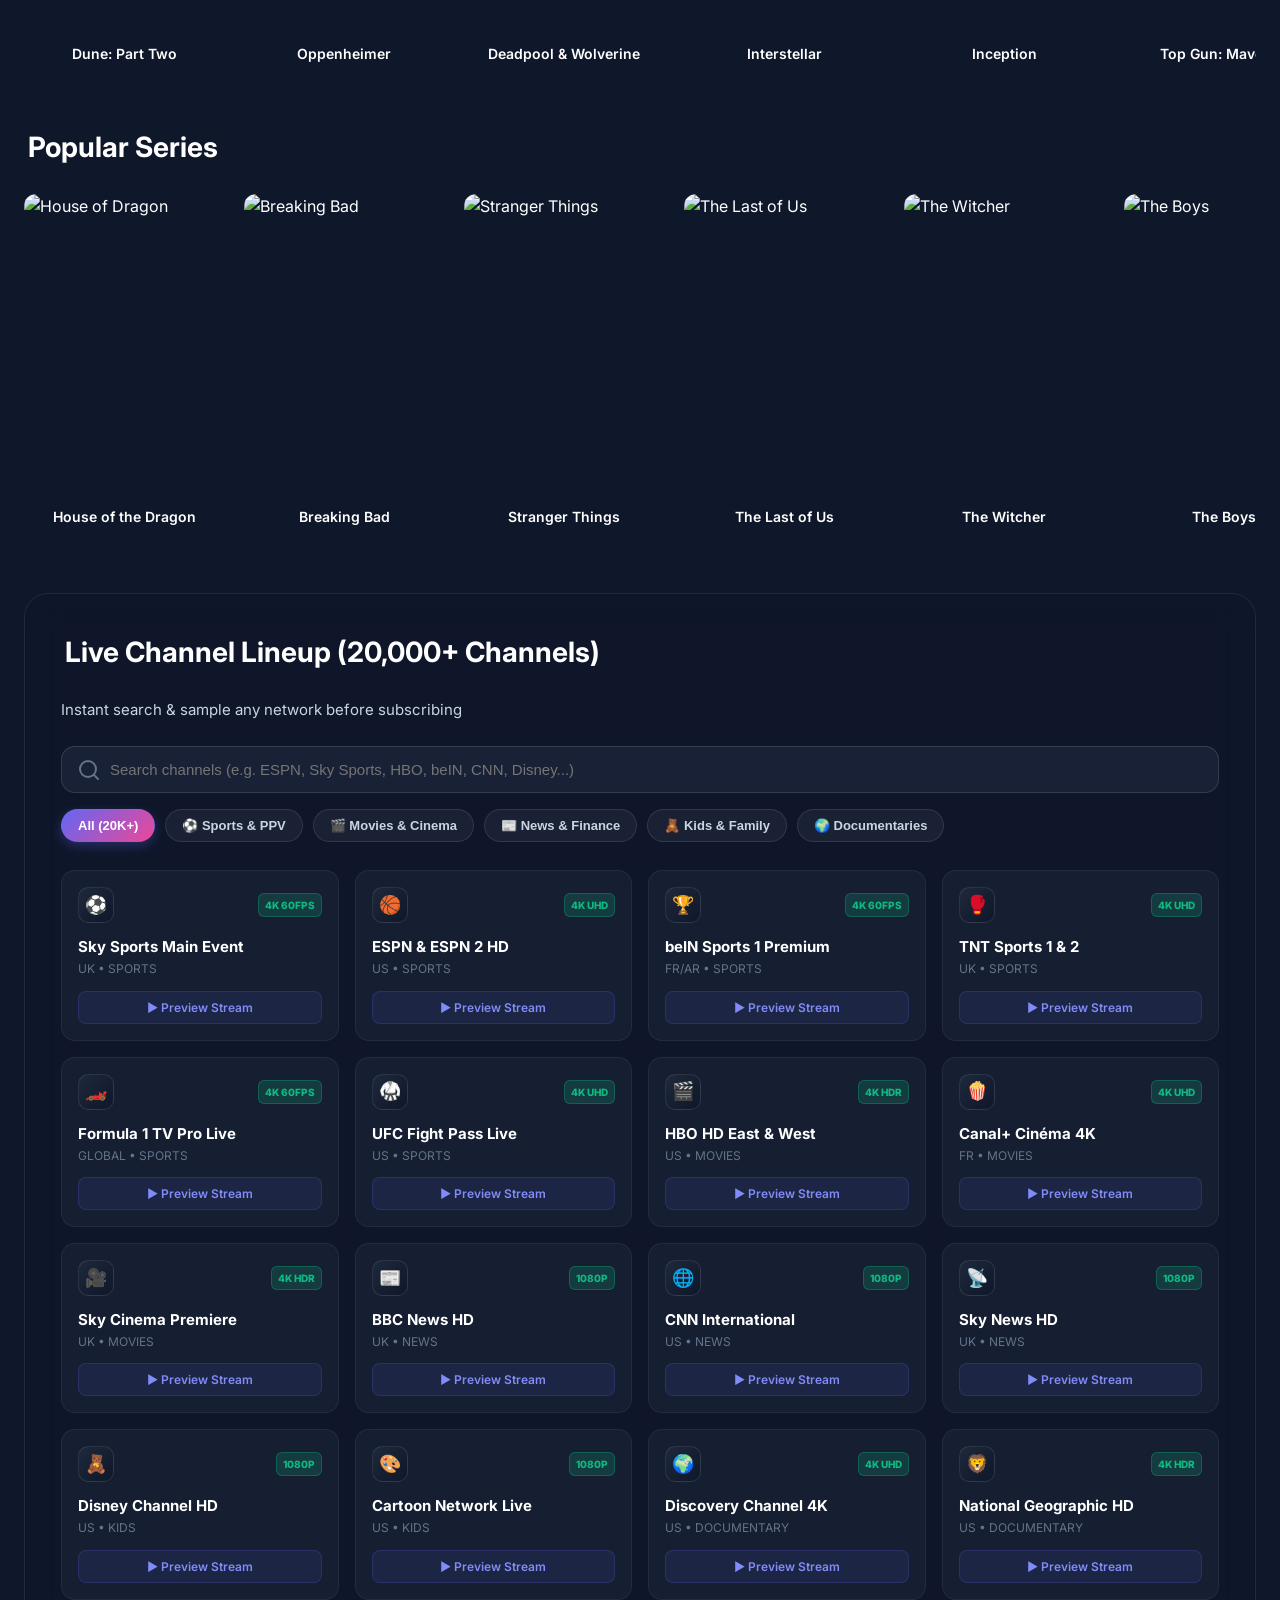
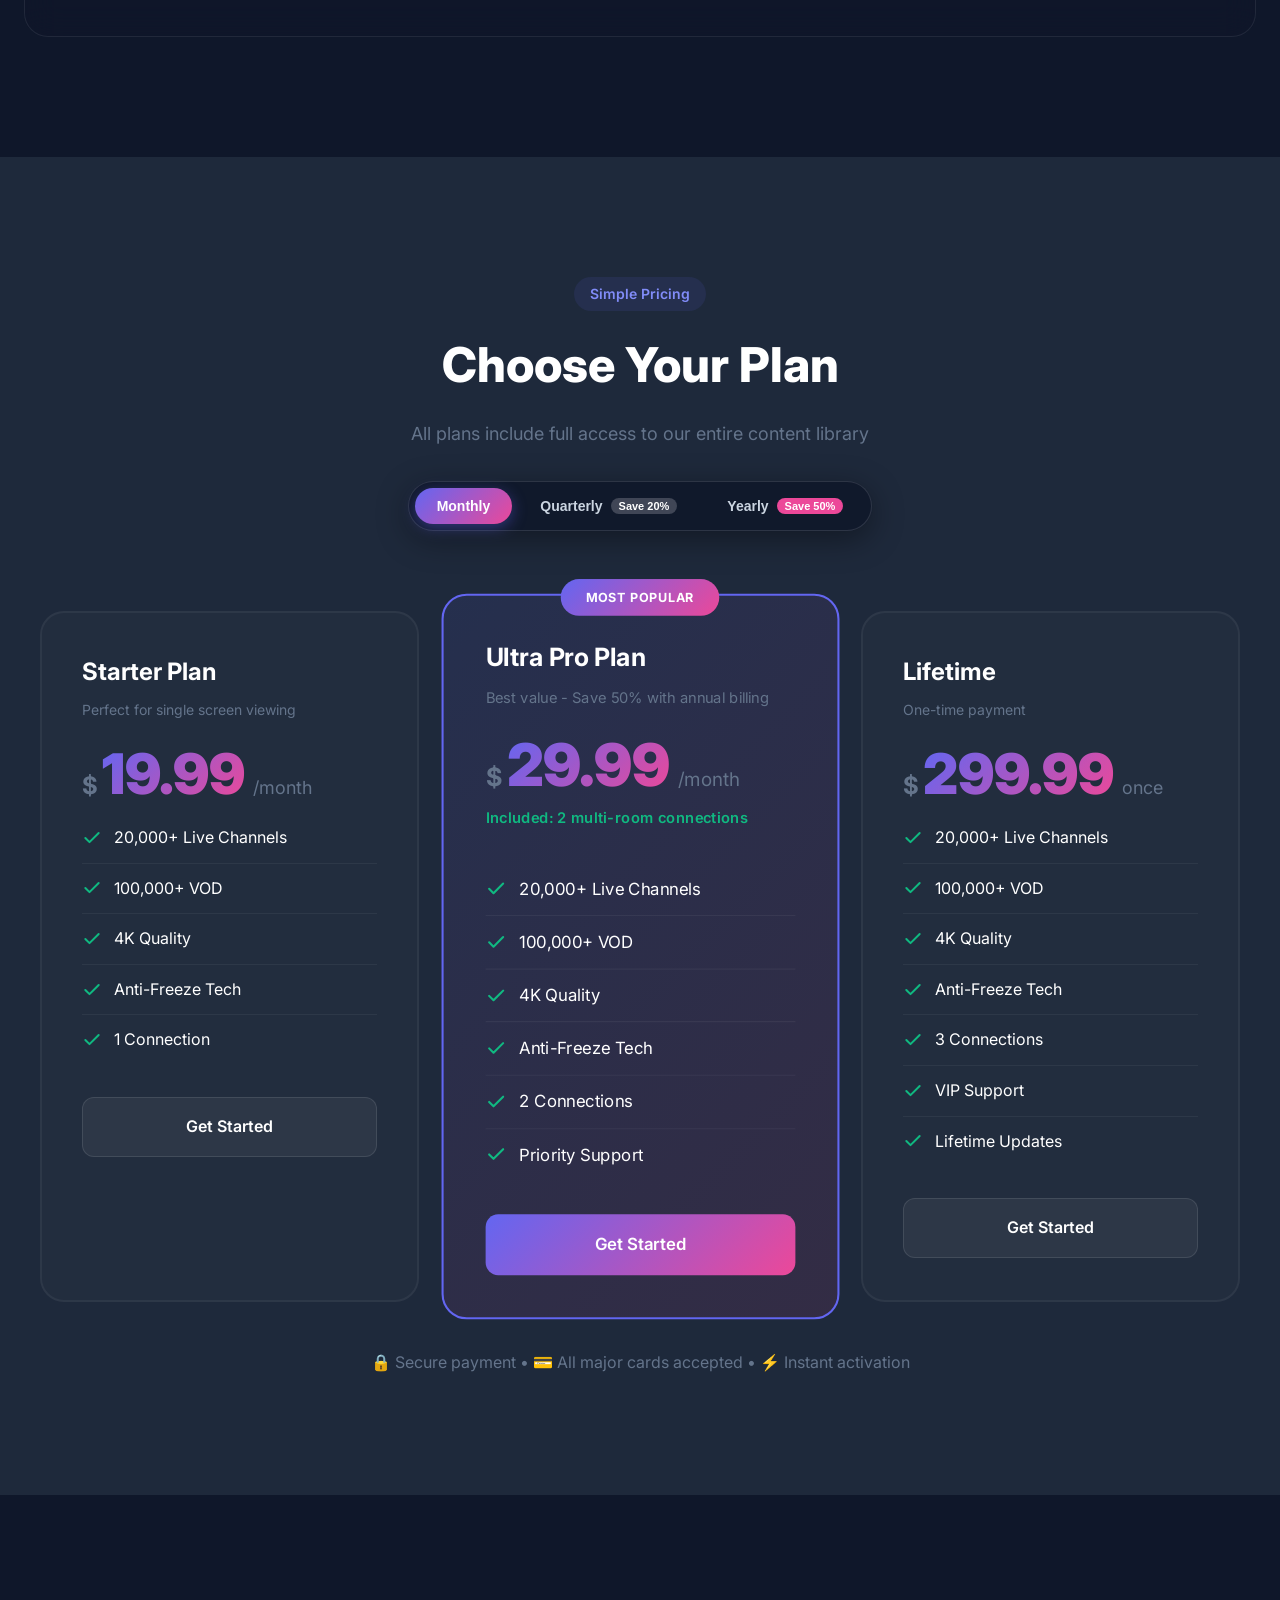
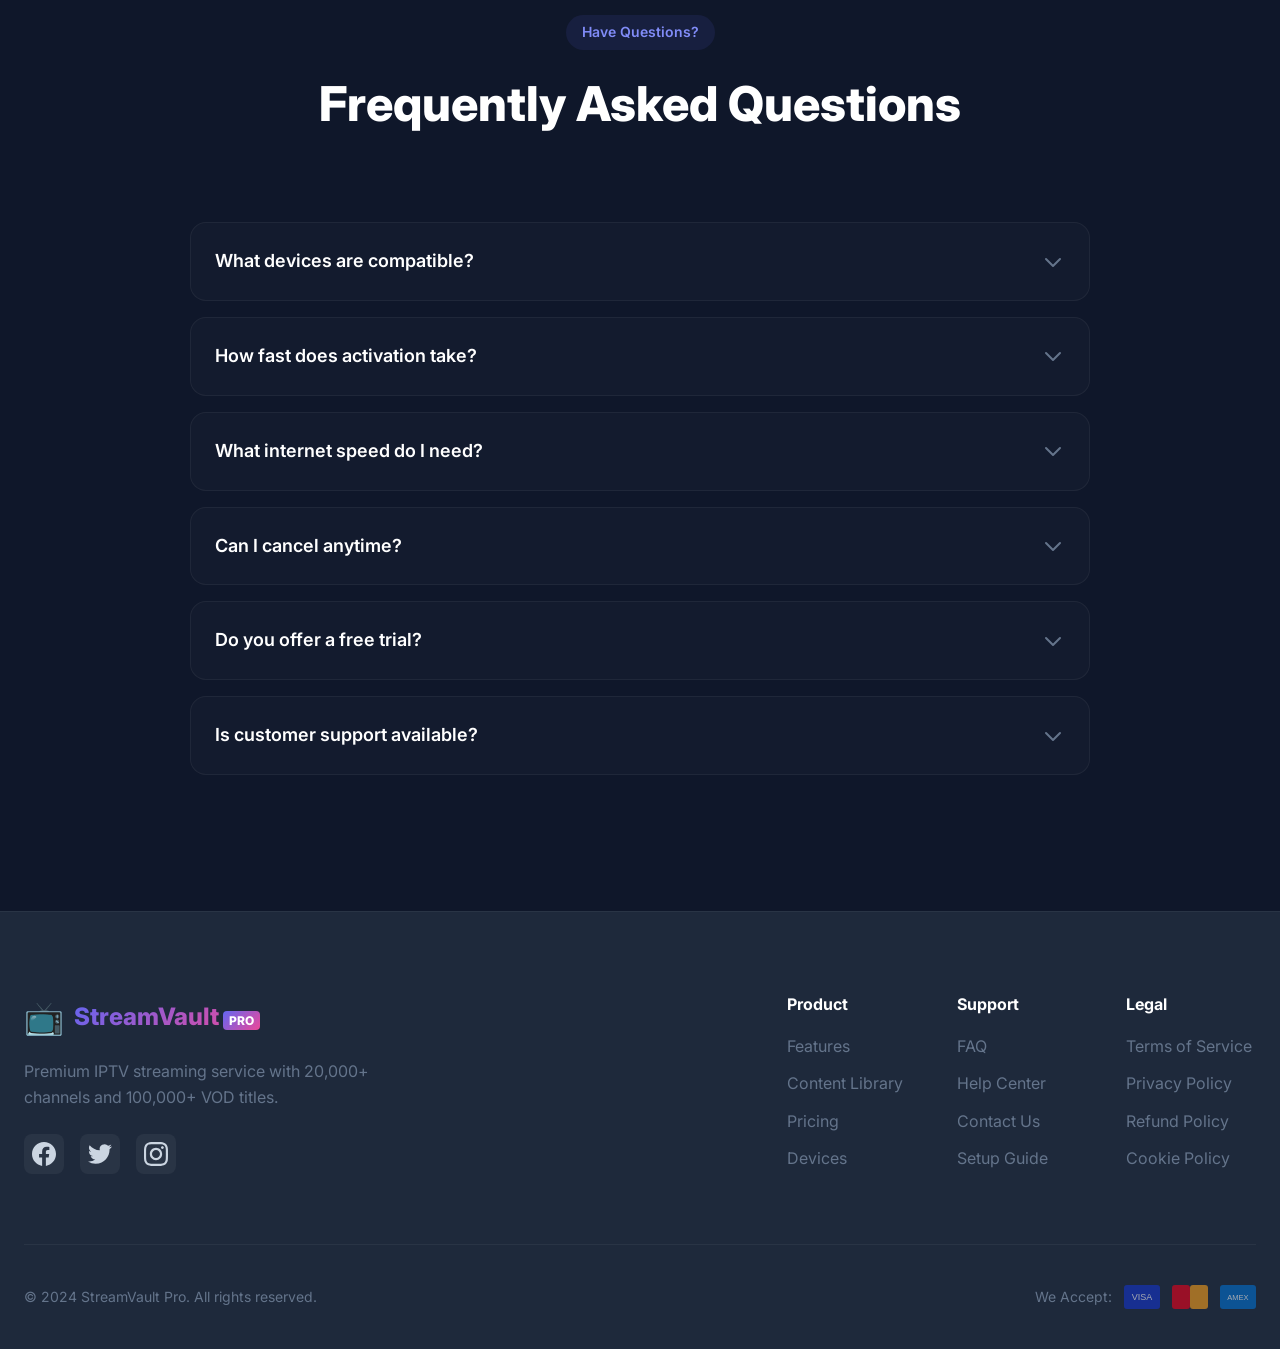
==== commit 38ea15ba: "feat(speedtest): add interactive broadband speed test widget for IPTV streaming" ====
--- a/index.html
+++ b/index.html
@@ -265,6 +265,51 @@
         </div>
     </section>
 
+    <!-- Speed Test & Streaming Readiness Section -->
+    <section class="speedtest-section" id="speedtest">
+        <div class="container">
+            <div class="speedtest-card">
+                <div class="speedtest-info">
+                    <span class="section-tag">Streaming Readiness</span>
+                    <h2>Check Your Connection Speed</h2>
+                    <p>Make sure your broadband is primed for 4K 60FPS anti-freeze streaming. StreamVault Pro automatically optimizes bitrates to match your network speed.</p>
+                    <div class="speedtest-benchmarks">
+                        <div class="bench-item">
+                            <span class="bench-val">10+ Mbps</span>
+                            <span class="bench-lbl">HD 1080p Ready</span>
+                        </div>
+                        <div class="bench-item">
+                            <span class="bench-val">25+ Mbps</span>
+                            <span class="bench-lbl">4K UHD Certified</span>
+                        </div>
+                        <div class="bench-item">
+                            <span class="bench-val">&lt; 35 ms</span>
+                            <span class="bench-lbl">Zero Lag / Anti-Freeze</span>
+                        </div>
+                    </div>
+                </div>
+
+                <div class="speedtest-gauge-box">
+                    <div class="gauge-display">
+                        <div class="gauge-circle" id="speedGaugeCircle">
+                            <span class="gauge-number" id="speedNumber">--</span>
+                            <span class="gauge-unit">Mbps</span>
+                        </div>
+                        <div class="gauge-stats" id="gaugeStats">
+                            <span id="pingStat">Ping: -- ms</span> • <span id="jitterStat">Jitter: -- ms</span>
+                        </div>
+                    </div>
+                    <button type="button" class="btn btn-primary speedtest-btn" id="startSpeedTestBtn">
+                        <span>⚡ Test My Speed Now</span>
+                    </button>
+                    <div class="speedtest-result-badge" id="speedResultBadge" style="display: none;">
+                        <span>🎉 Outstanding Connection! 4K HDR & Multi-Screen Ready.</span>
+                    </div>
+                </div>
+            </div>
+        </div>
+    </section>
+
     <!-- Content Showcase Section -->
     <section id="content" class="content-showcase">
         <div class="container">
--- a/style.css
+++ b/style.css
@@ -479,6 +479,144 @@
     line-height: 1.6;
 }
 
+/* Broadband Speed Test Section */
+.speedtest-section {
+    padding: 80px 0;
+    position: relative;
+}
+
+.speedtest-card {
+    background: linear-gradient(135deg, rgba(30, 41, 59, 0.7), rgba(15, 23, 42, 0.9));
+    border: 1px solid rgba(255, 255, 255, 0.12);
+    border-radius: 24px;
+    padding: 48px;
+    display: grid;
+    grid-template-columns: 1.2fr 0.8fr;
+    gap: 40px;
+    align-items: center;
+    backdrop-filter: blur(20px);
+    box-shadow: 0 20px 60px rgba(0, 0, 0, 0.4);
+}
+
+.speedtest-info h2 {
+    font-size: 32px;
+    font-weight: 800;
+    margin: 12px 0 16px;
+    color: var(--white);
+}
+
+.speedtest-info p {
+    color: var(--gray-light);
+    font-size: 16px;
+    line-height: 1.6;
+    margin-bottom: 28px;
+}
+
+.speedtest-benchmarks {
+    display: flex;
+    gap: 20px;
+    flex-wrap: wrap;
+}
+
+.bench-item {
+    background: rgba(255, 255, 255, 0.04);
+    border: 1px solid rgba(255, 255, 255, 0.08);
+    padding: 12px 18px;
+    border-radius: 12px;
+    display: flex;
+    flex-direction: column;
+}
+
+.bench-val {
+    font-size: 18px;
+    font-weight: 800;
+    color: var(--primary-light);
+}
+
+.bench-lbl {
+    font-size: 12px;
+    color: var(--gray);
+}
+
+.speedtest-gauge-box {
+    display: flex;
+    flex-direction: column;
+    align-items: center;
+    text-align: center;
+    background: rgba(15, 23, 42, 0.6);
+    border: 1px solid rgba(255, 255, 255, 0.08);
+    padding: 32px;
+    border-radius: 20px;
+}
+
+.gauge-circle {
+    width: 140px;
+    height: 140px;
+    border-radius: 50%;
+    border: 4px solid var(--primary);
+    box-shadow: 0 0 30px rgba(99, 102, 241, 0.35);
+    display: flex;
+    flex-direction: column;
+    align-items: center;
+    justify-content: center;
+    margin-bottom: 16px;
+    transition: all 0.3s ease;
+}
+
+.gauge-circle.testing {
+    animation: gauge-pulse 1s infinite alternate;
+    border-color: var(--secondary);
+}
+
+@keyframes gauge-pulse {
+    from { transform: scale(1); box-shadow: 0 0 20px rgba(236, 72, 153, 0.4); }
+    to { transform: scale(1.06); box-shadow: 0 0 40px rgba(236, 72, 153, 0.8); }
+}
+
+.gauge-number {
+    font-size: 38px;
+    font-weight: 900;
+    color: var(--white);
+    line-height: 1;
+}
+
+.gauge-unit {
+    font-size: 13px;
+    color: var(--gray);
+    font-weight: 600;
+}
+
+.gauge-stats {
+    font-size: 13px;
+    color: var(--gray-light);
+    font-family: monospace;
+    margin-bottom: 20px;
+}
+
+.speedtest-btn {
+    width: 100%;
+    justify-content: center;
+}
+
+.speedtest-result-badge {
+    margin-top: 16px;
+    background: rgba(16, 185, 129, 0.15);
+    border: 1px solid rgba(16, 185, 129, 0.3);
+    color: var(--success);
+    padding: 8px 16px;
+    border-radius: 8px;
+    font-size: 13px;
+    font-weight: 600;
+    animation: modal-enter 0.4s ease;
+}
+
+@media (max-width: 900px) {
+    .speedtest-card {
+        grid-template-columns: 1fr;
+        padding: 32px 24px;
+    }
+}
+
 /* Content Showcase Section */
 .content-showcase {
     padding: 120px 0;
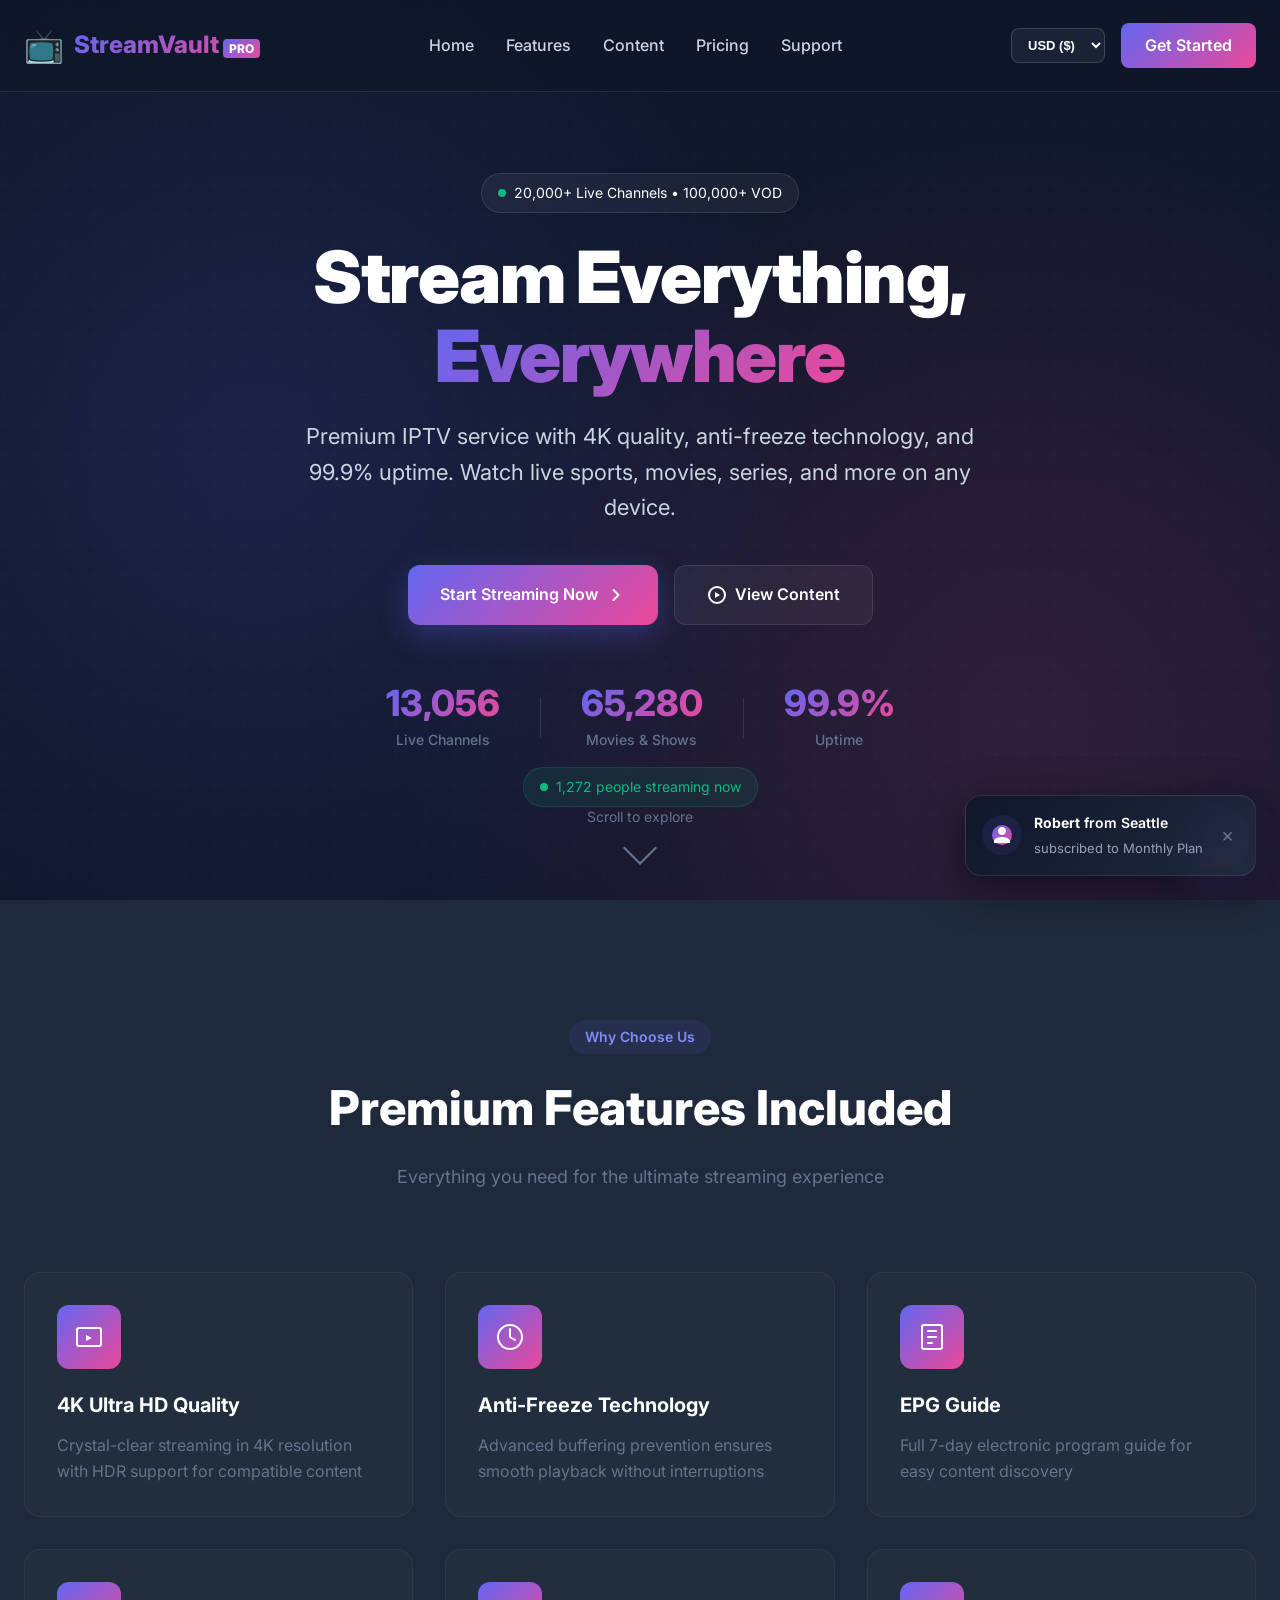
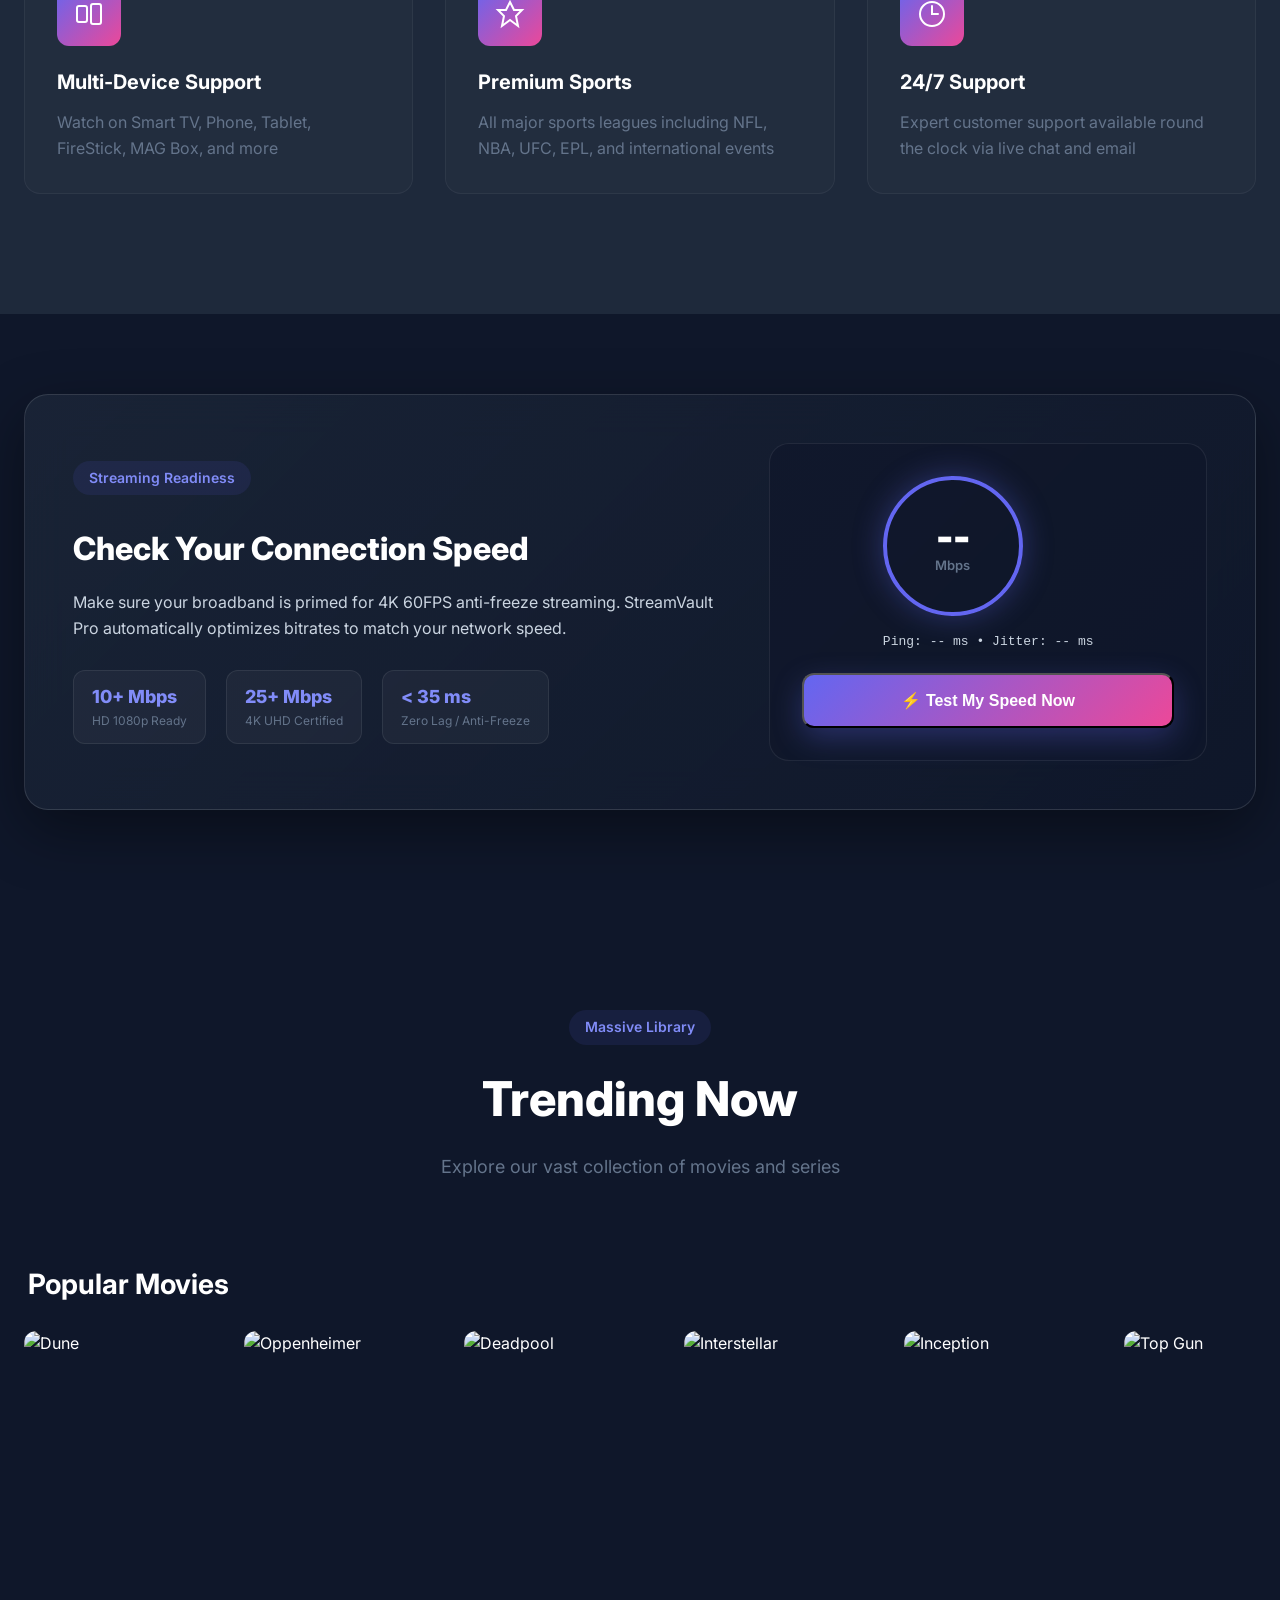
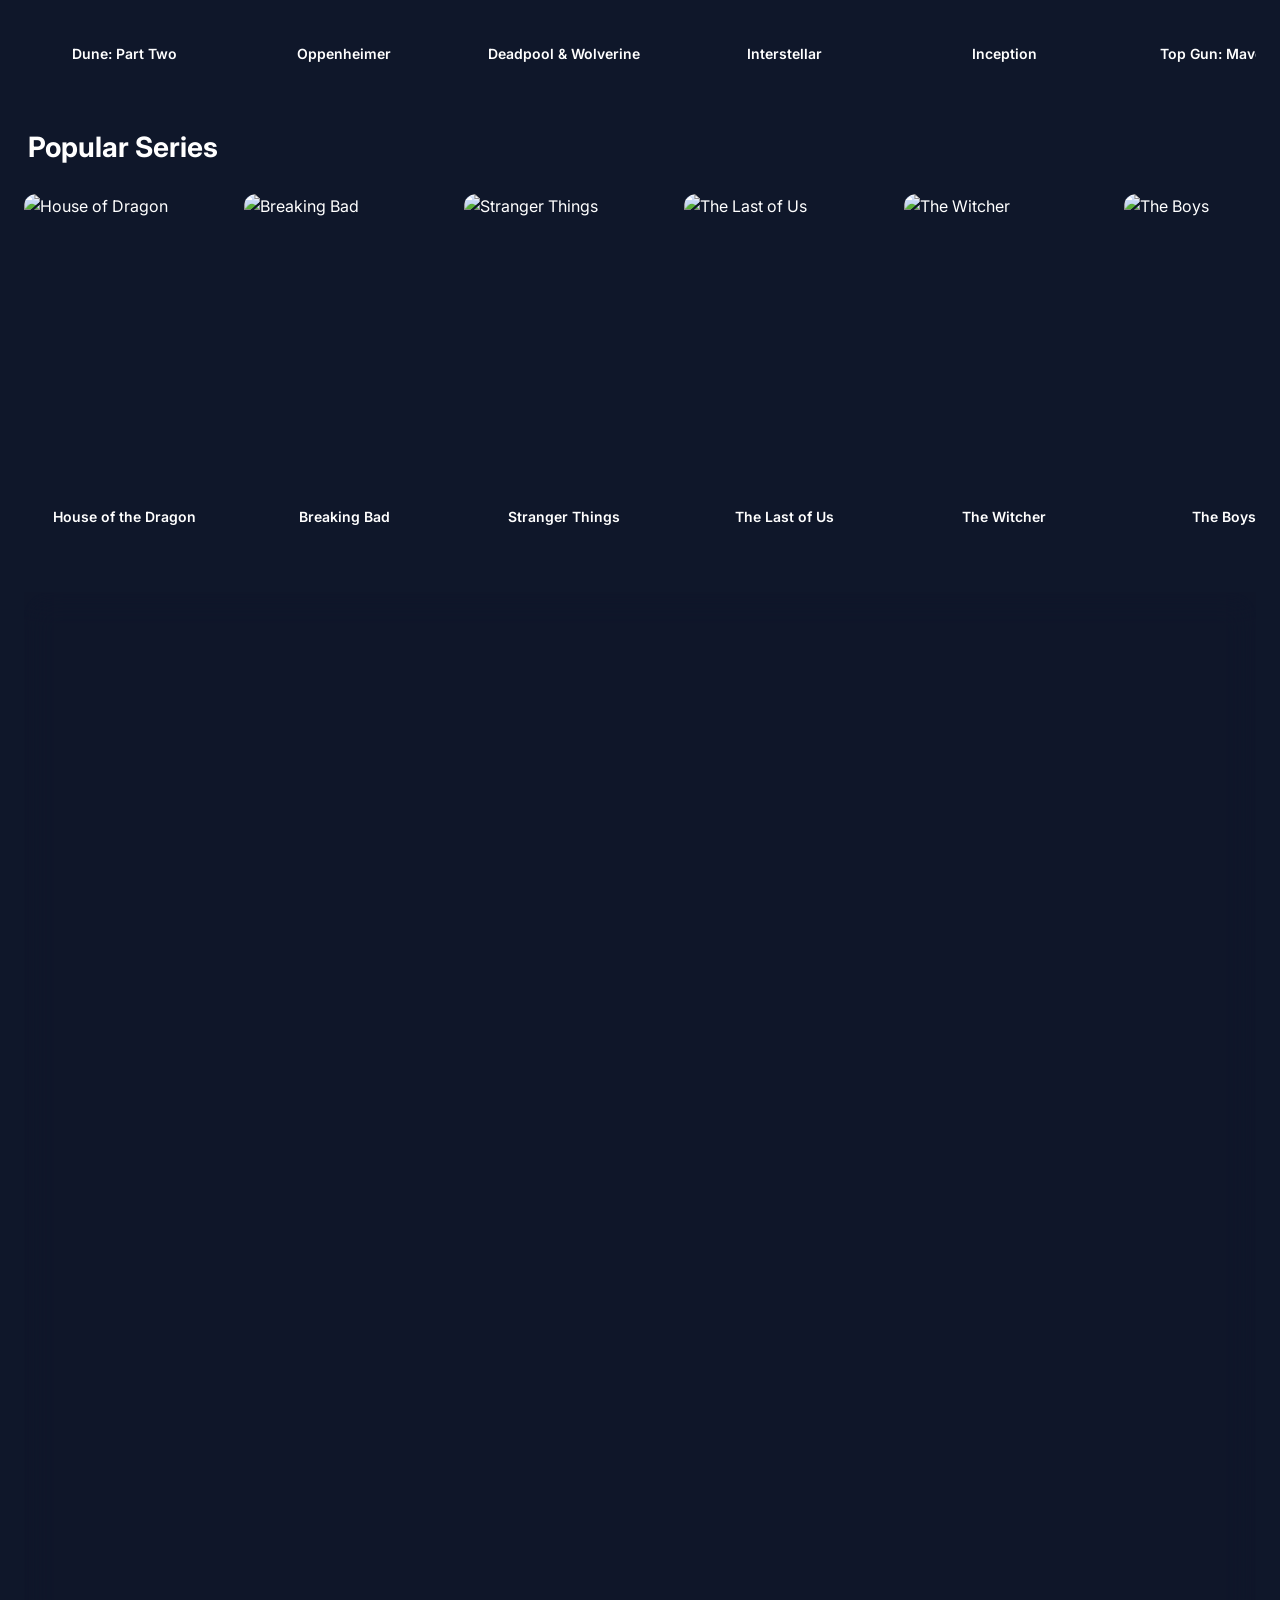
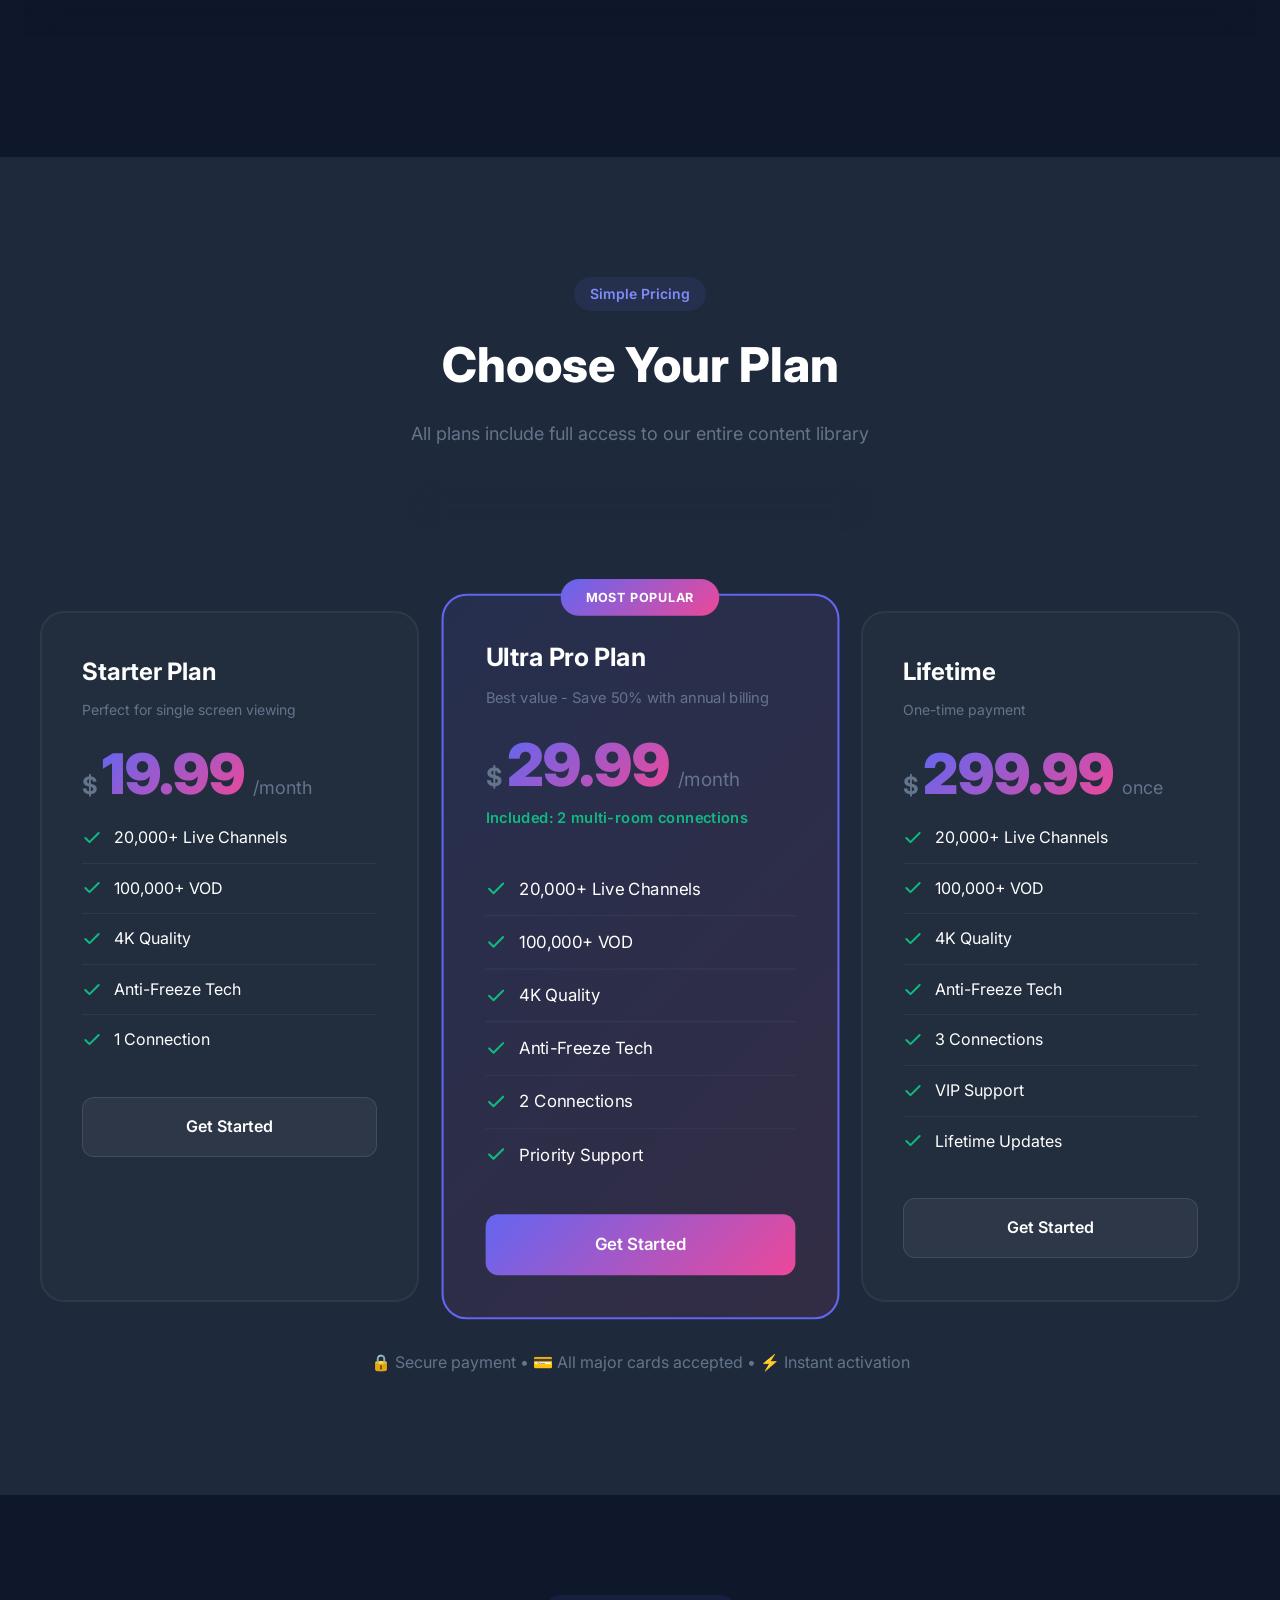
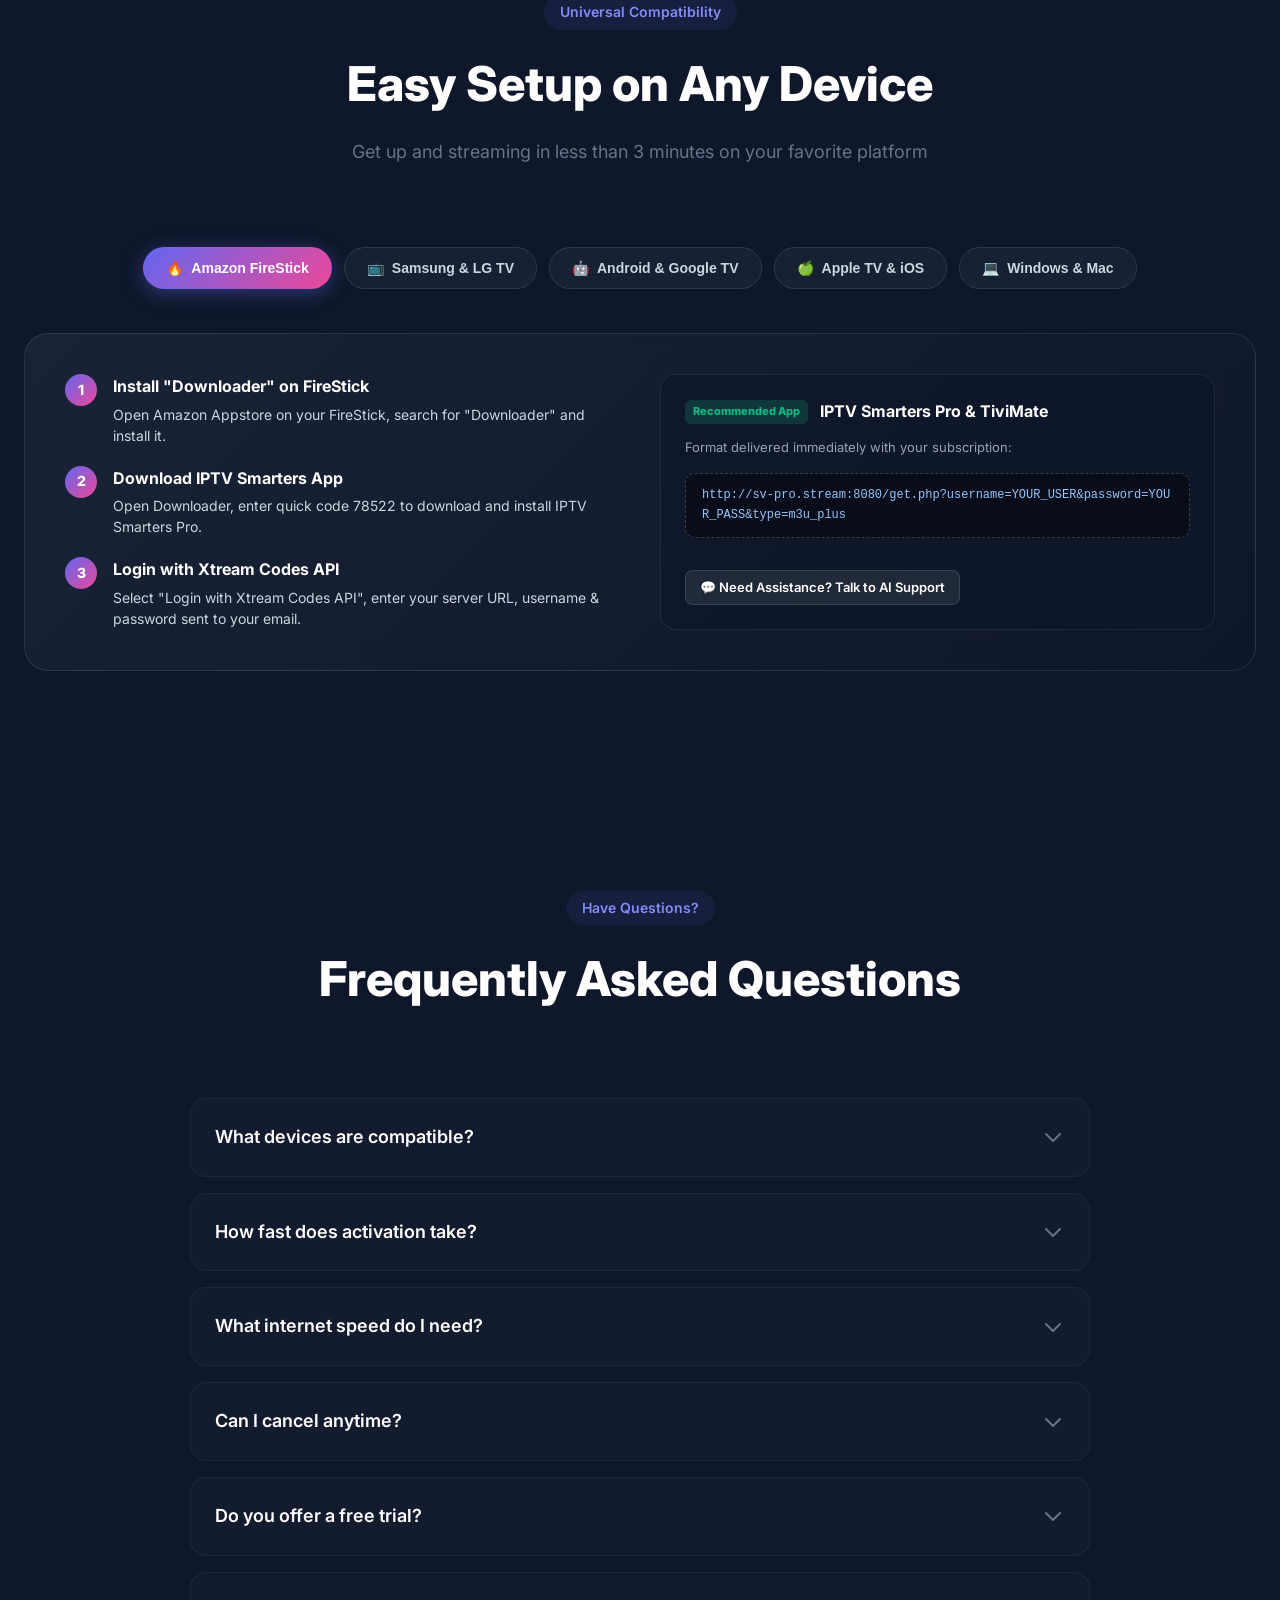
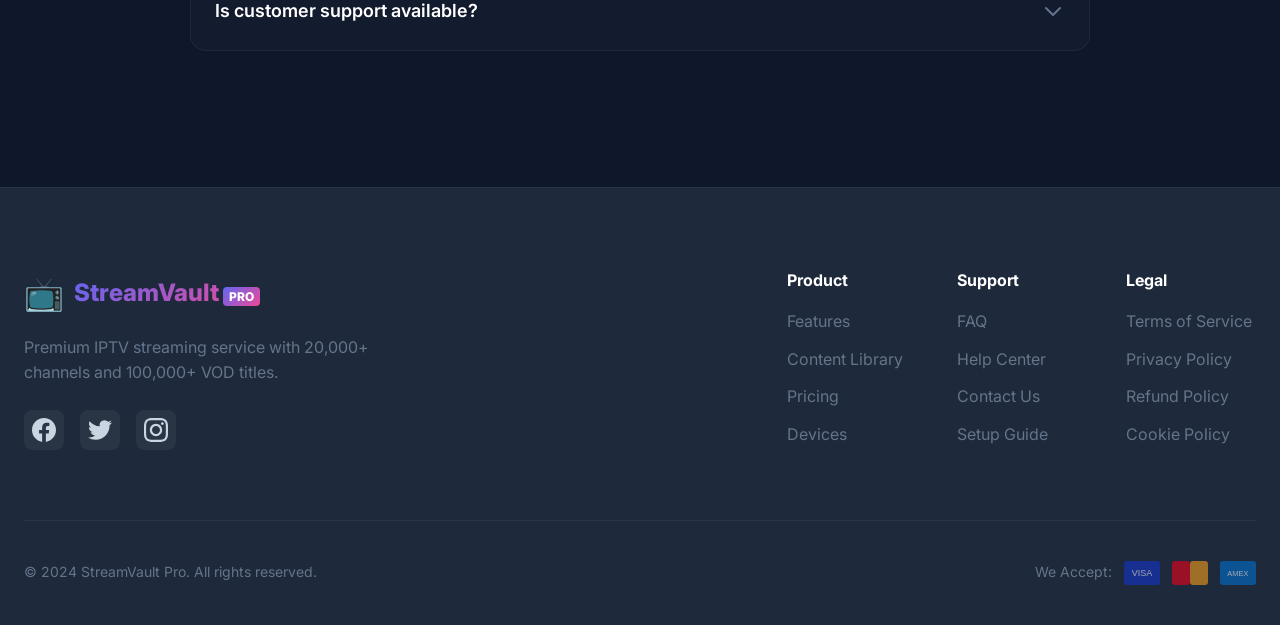
==== commit fb3d90b8: "feat(devices): add interactive step-by-step device setup guide wizard" ====
--- a/index.html
+++ b/index.html
@@ -755,6 +755,44 @@
         </div>
     </section>
 
+    <!-- Device Setup Guide Wizard Section -->
+    <section id="devices" class="device-guide-section">
+        <div class="container">
+            <div class="section-header">
+                <span class="section-tag">Universal Compatibility</span>
+                <h2 class="section-title">Easy Setup on Any Device</h2>
+                <p class="section-subtitle">Get up and streaming in less than 3 minutes on your favorite platform</p>
+            </div>
+
+            <div class="device-guide-tabs" role="tablist" aria-label="Device setup selector">
+                <button type="button" class="device-tab-btn active" role="tab" aria-selected="true" data-device="firestick">
+                    <span class="d-icon">🔥</span>
+                    <span>Amazon FireStick</span>
+                </button>
+                <button type="button" class="device-tab-btn" role="tab" aria-selected="false" data-device="smarttv">
+                    <span class="d-icon">📺</span>
+                    <span>Samsung & LG TV</span>
+                </button>
+                <button type="button" class="device-tab-btn" role="tab" aria-selected="false" data-device="android">
+                    <span class="d-icon">🤖</span>
+                    <span>Android & Google TV</span>
+                </button>
+                <button type="button" class="device-tab-btn" role="tab" aria-selected="false" data-device="apple">
+                    <span class="d-icon">🍏</span>
+                    <span>Apple TV & iOS</span>
+                </button>
+                <button type="button" class="device-tab-btn" role="tab" aria-selected="false" data-device="windows">
+                    <span class="d-icon">💻</span>
+                    <span>Windows & Mac</span>
+                </button>
+            </div>
+
+            <div class="device-guide-content" id="deviceGuideContent">
+                <!-- Rendered dynamically via JS -->
+            </div>
+        </div>
+    </section>
+
     <!-- FAQ Section -->
     <section id="faq" class="faq">
         <div class="container">
--- a/style.css
+++ b/style.css
@@ -1759,3 +1759,142 @@
     font-size: 14px;
     white-space: nowrap;
 }
+
+/* Device Setup Guide Wizard */
+.device-guide-section {
+    padding: 100px 0;
+    background: var(--dark);
+    position: relative;
+}
+
+.device-guide-tabs {
+    display: flex;
+    justify-content: center;
+    gap: 12px;
+    flex-wrap: wrap;
+    margin: 36px 0 44px;
+}
+
+.device-tab-btn {
+    background: rgba(30, 41, 59, 0.6);
+    border: 1px solid rgba(255, 255, 255, 0.1);
+    color: var(--gray-light);
+    padding: 12px 22px;
+    border-radius: 9999px;
+    font-size: 14px;
+    font-weight: 600;
+    cursor: pointer;
+    display: inline-flex;
+    align-items: center;
+    gap: 8px;
+    transition: all 0.3s cubic-bezier(0.4, 0, 0.2, 1);
+}
+
+.device-tab-btn:hover {
+    background: rgba(30, 41, 59, 0.9);
+    color: var(--white);
+    border-color: rgba(99, 102, 241, 0.4);
+}
+
+.device-tab-btn.active {
+    background: var(--gradient);
+    color: var(--white);
+    border-color: transparent;
+    box-shadow: 0 4px 20px rgba(99, 102, 241, 0.4);
+}
+
+.device-guide-card {
+    background: linear-gradient(135deg, rgba(30, 41, 59, 0.7), rgba(15, 23, 42, 0.9));
+    border: 1px solid rgba(255, 255, 255, 0.1);
+    border-radius: 24px;
+    padding: 40px;
+    display: grid;
+    grid-template-columns: 1fr 1fr;
+    gap: 40px;
+    backdrop-filter: blur(16px);
+    animation: modal-enter 0.4s ease;
+}
+
+.guide-steps-list {
+    display: flex;
+    flex-direction: column;
+    gap: 20px;
+}
+
+.guide-step-item {
+    display: flex;
+    gap: 16px;
+    align-items: flex-start;
+}
+
+.step-num {
+    width: 32px;
+    height: 32px;
+    border-radius: 50%;
+    background: var(--gradient);
+    color: var(--white);
+    display: flex;
+    align-items: center;
+    justify-content: center;
+    font-weight: 800;
+    font-size: 14px;
+    flex-shrink: 0;
+}
+
+.step-content h4 {
+    font-size: 16px;
+    font-weight: 700;
+    color: var(--white);
+    margin-bottom: 4px;
+}
+
+.step-content p {
+    font-size: 14px;
+    color: var(--gray-light);
+    line-height: 1.5;
+}
+
+.guide-app-recommendation {
+    background: rgba(15, 23, 42, 0.7);
+    border: 1px solid rgba(255, 255, 255, 0.08);
+    border-radius: 16px;
+    padding: 24px;
+    display: flex;
+    flex-direction: column;
+    justify-content: space-between;
+}
+
+.guide-app-header {
+    display: flex;
+    align-items: center;
+    gap: 12px;
+    margin-bottom: 12px;
+}
+
+.guide-app-badge {
+    background: rgba(16, 185, 129, 0.2);
+    color: var(--success);
+    font-size: 11px;
+    font-weight: 800;
+    padding: 3px 8px;
+    border-radius: 6px;
+}
+
+.m3u-sample-box {
+    background: rgba(0, 0, 0, 0.4);
+    border: 1px dashed rgba(255, 255, 255, 0.2);
+    padding: 12px 16px;
+    border-radius: 10px;
+    font-family: monospace;
+    font-size: 12px;
+    color: #93c5fd;
+    word-break: break-all;
+    margin: 16px 0;
+}
+
+@media (max-width: 860px) {
+    .device-guide-card {
+        grid-template-columns: 1fr;
+        padding: 28px 20px;
+    }
+}
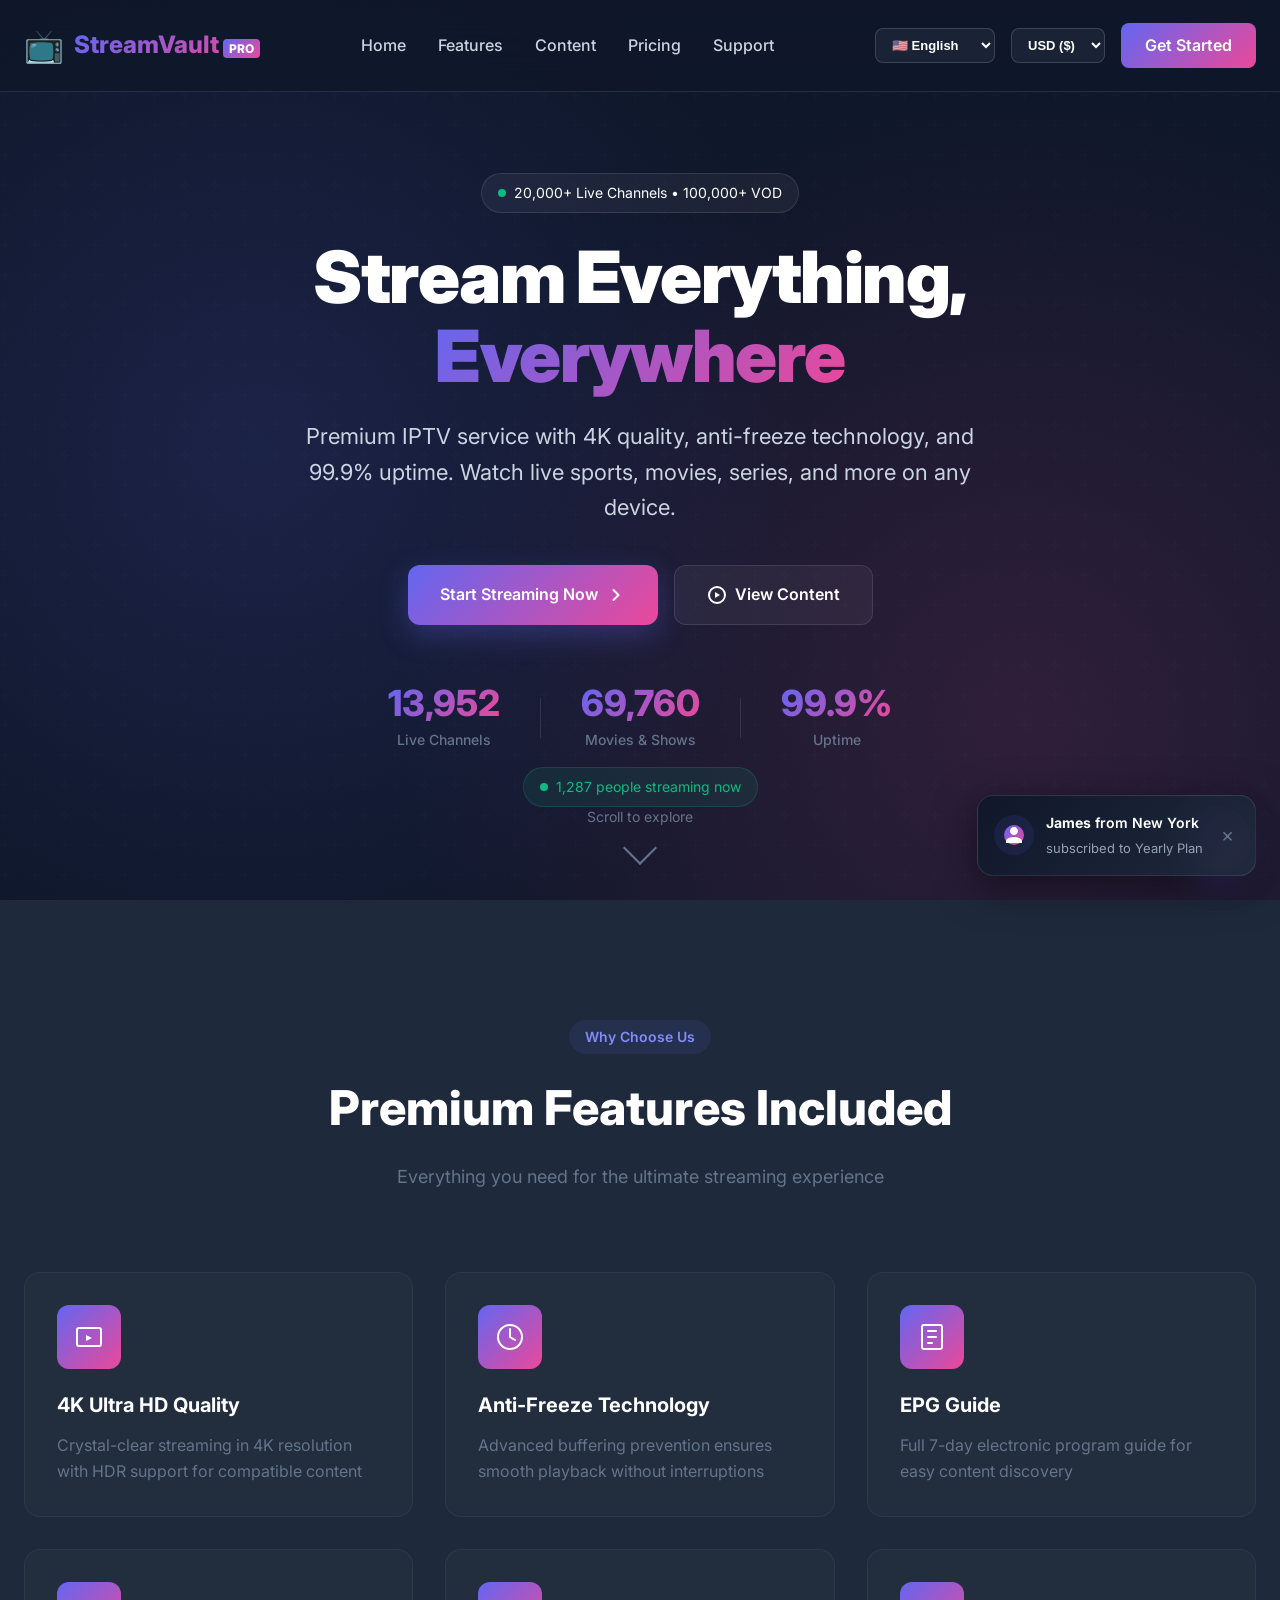
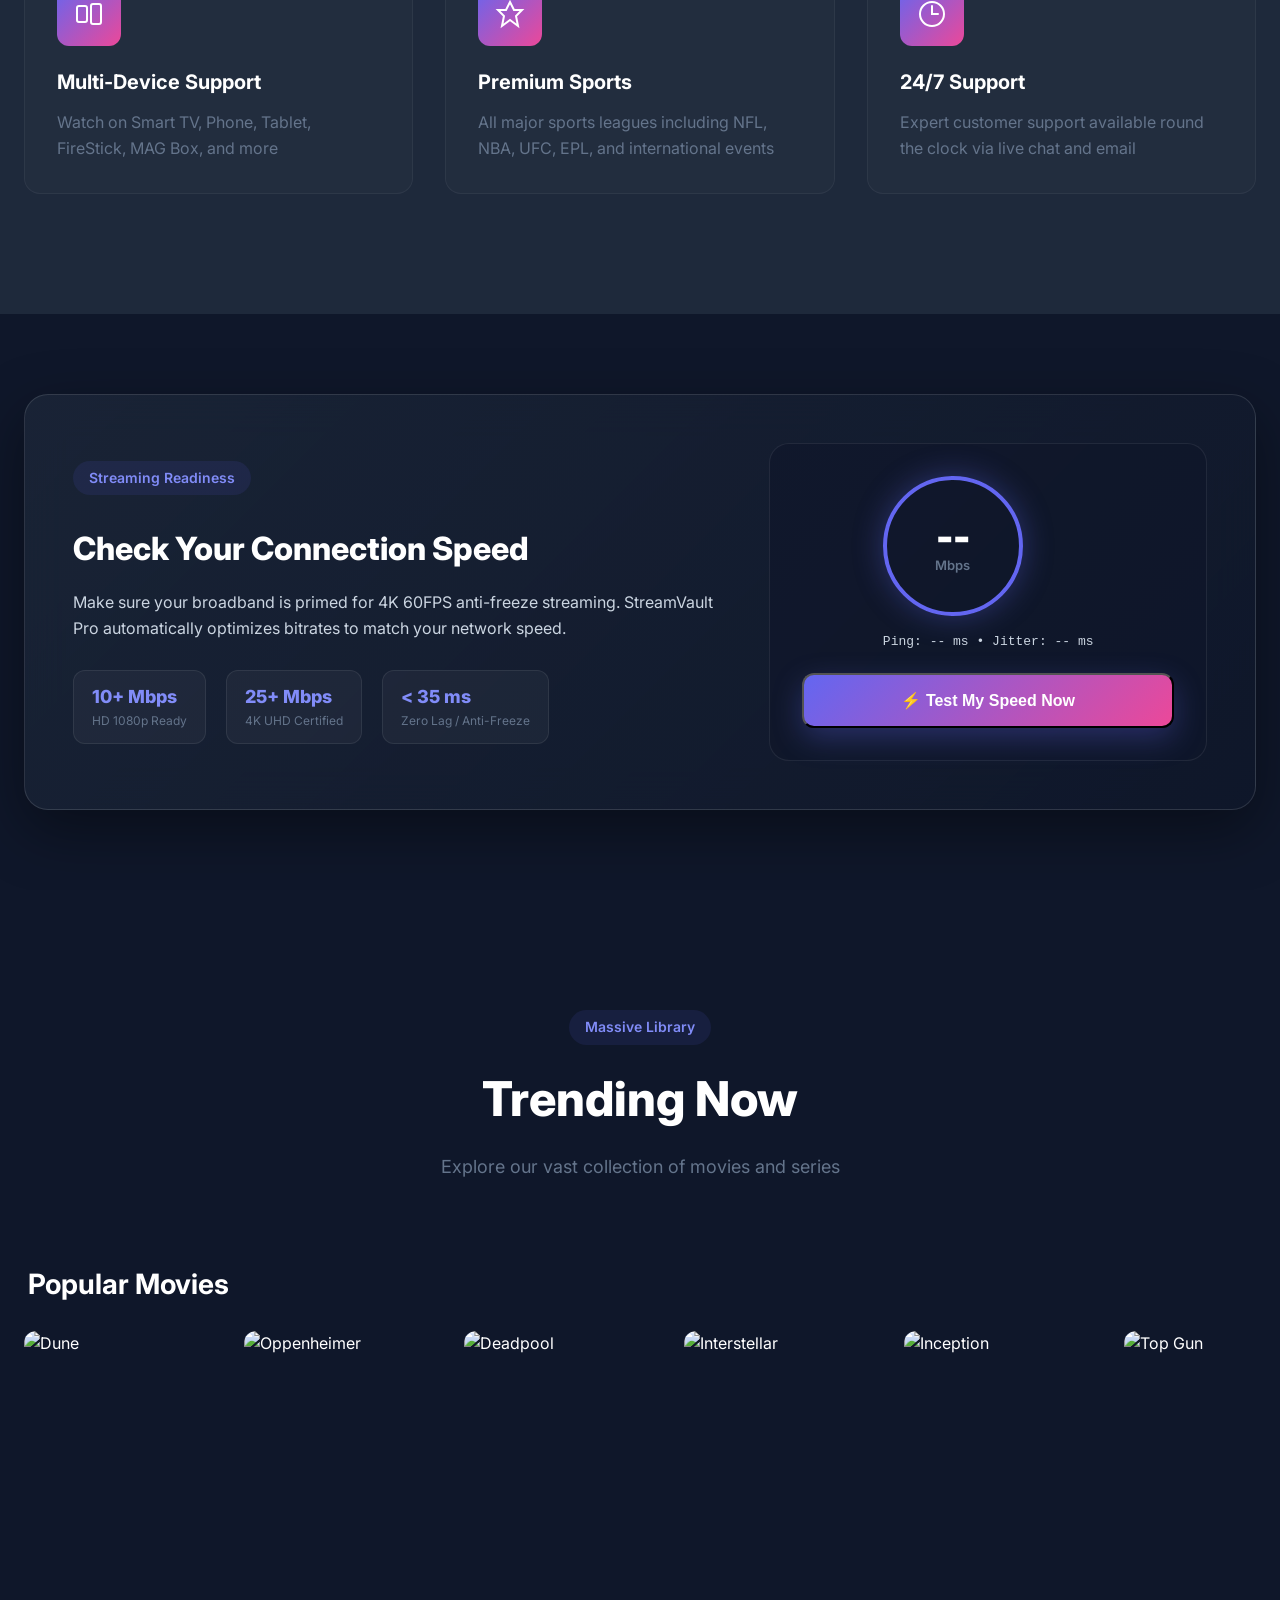
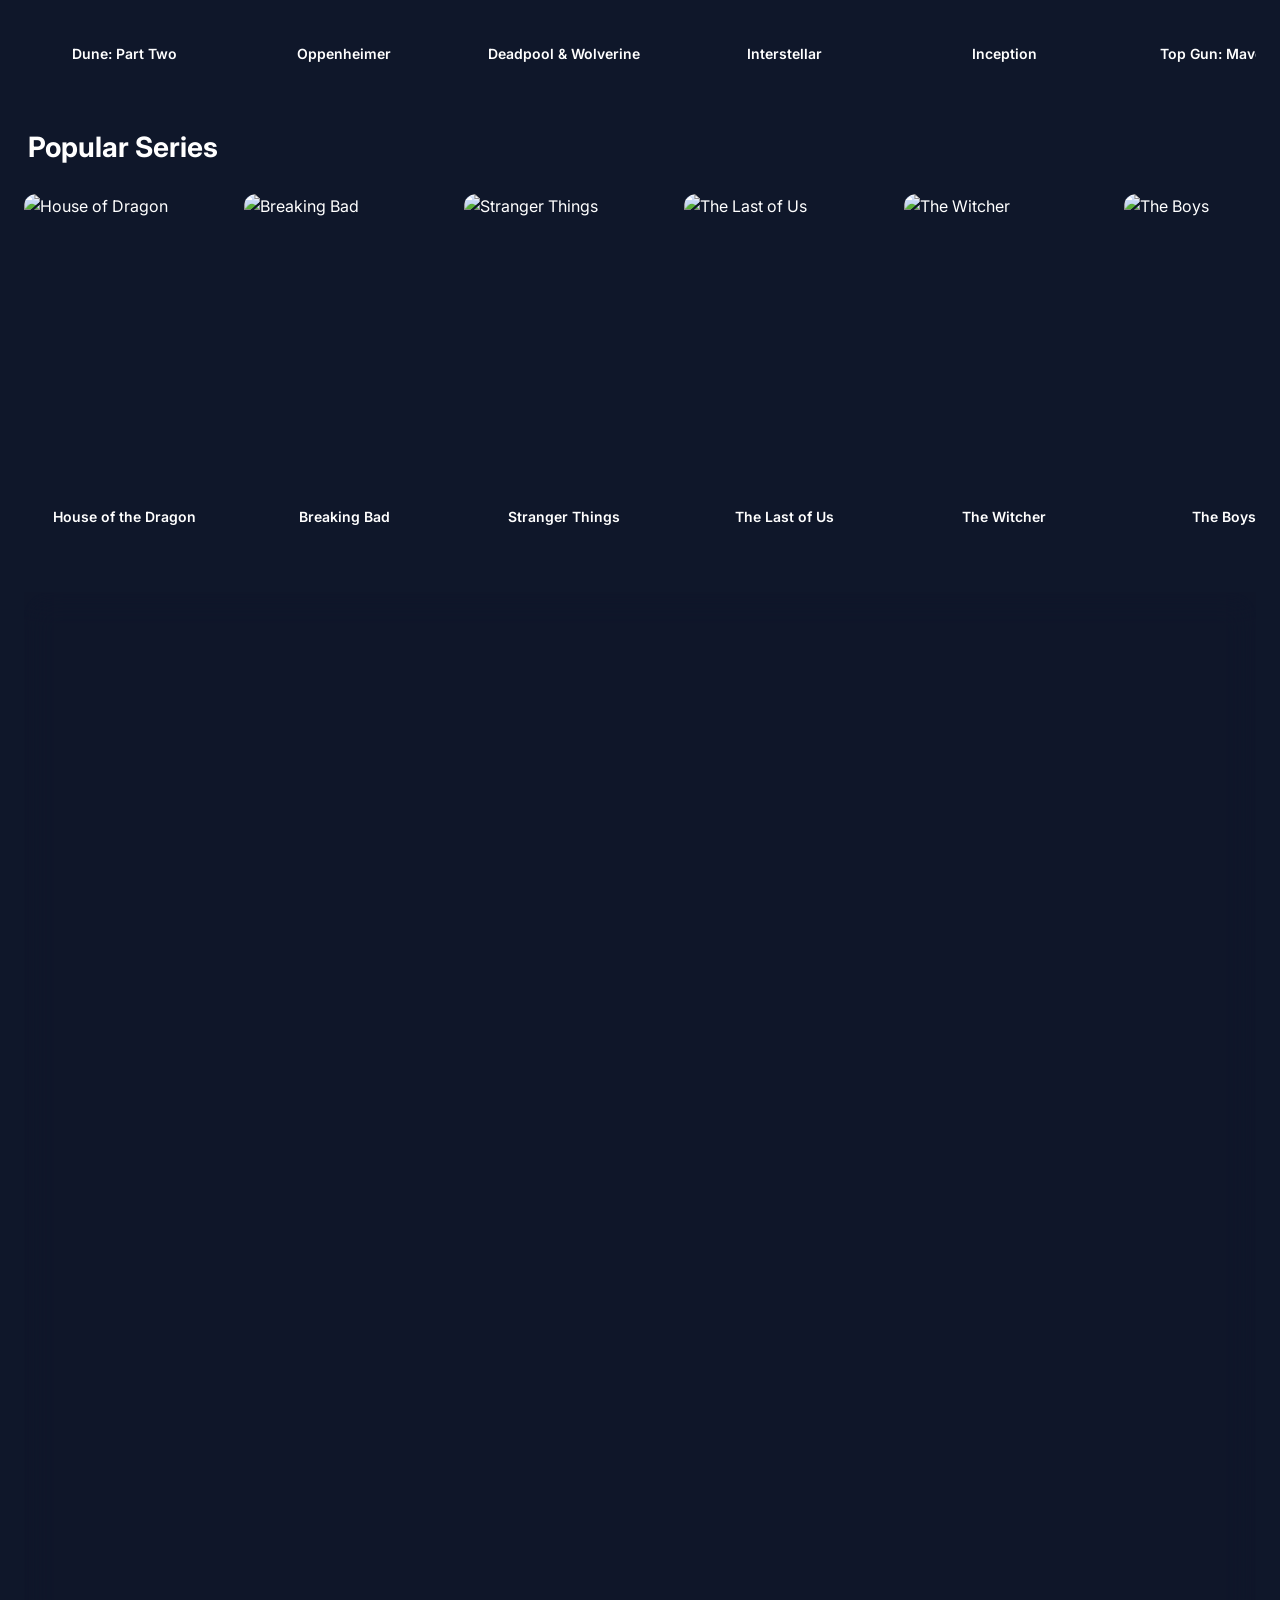
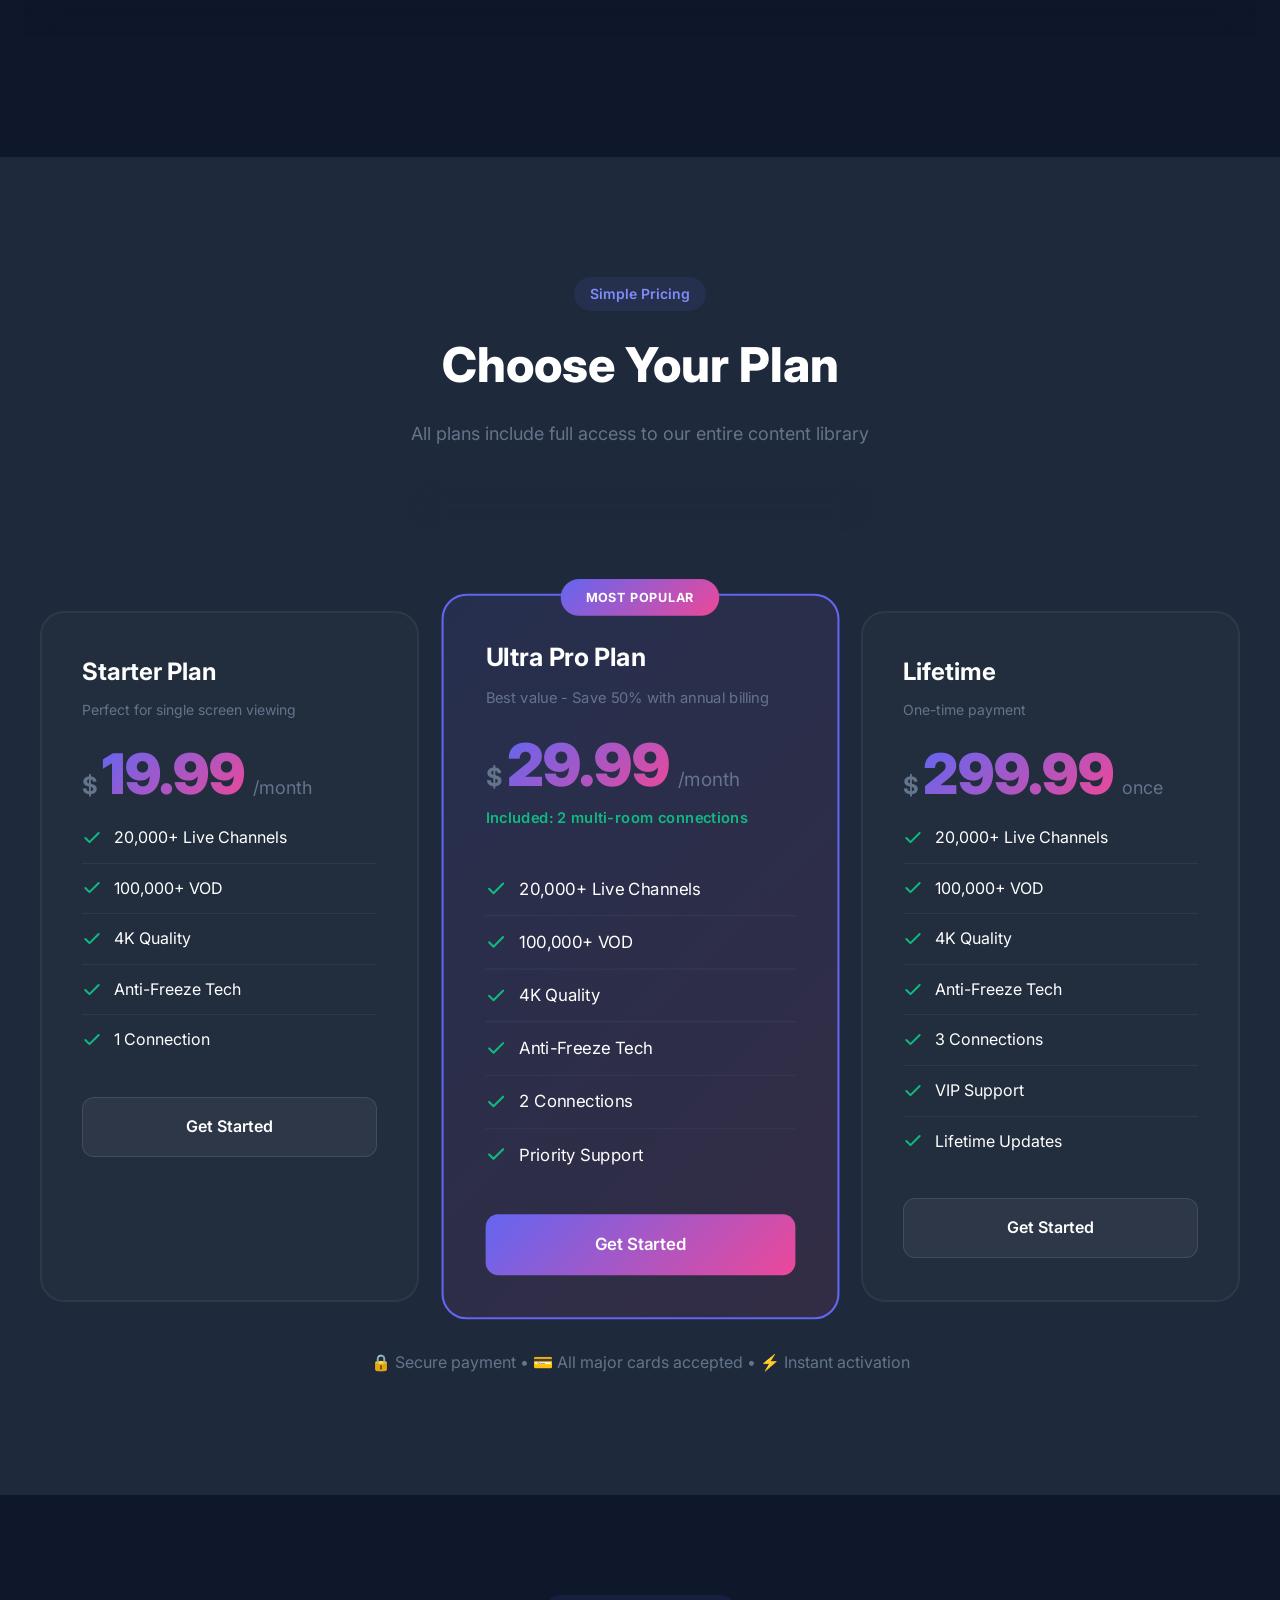
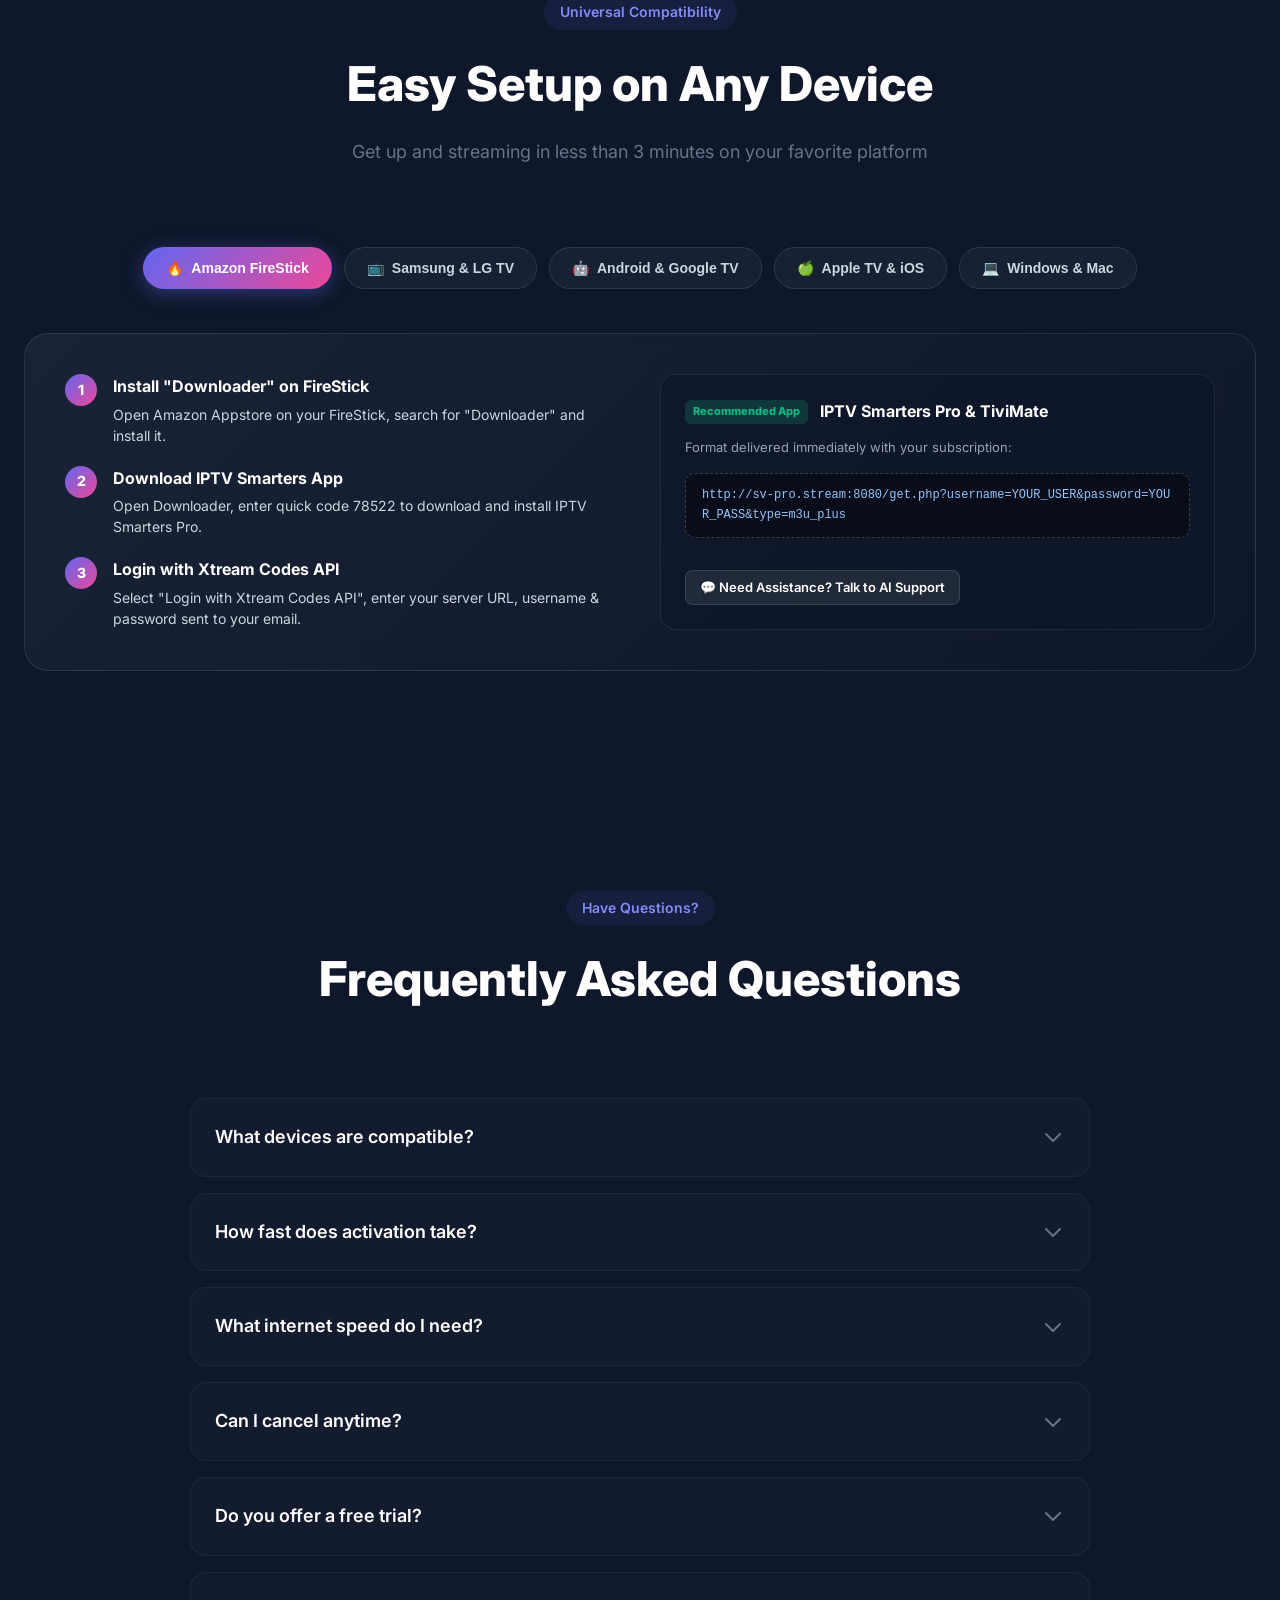
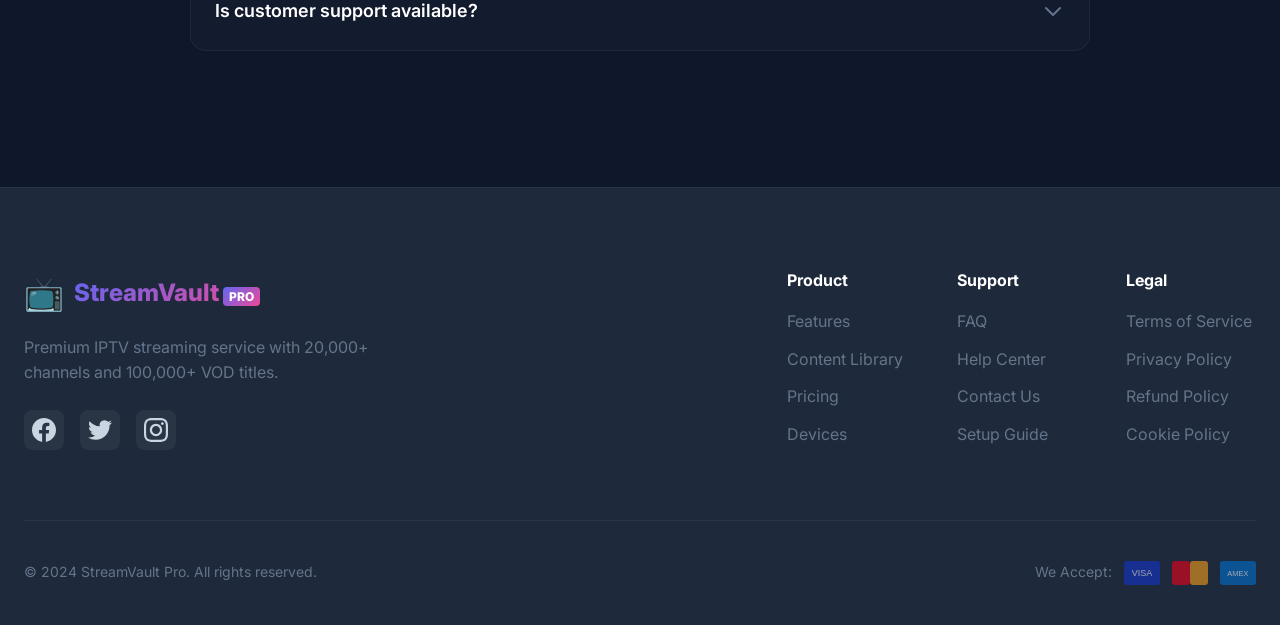
==== commit 3dfa6f5e: "feat(i18n): implement client-side language switcher supporting EN, FR, ES, and AR" ====
--- a/index.html
+++ b/index.html
@@ -118,6 +118,15 @@
                     <li><a href="support.html">Support</a></li>
                 </ul>
                 <div class="nav-actions">
+                    <div class="lang-selector" aria-label="Select Language">
+                        <label for="langSelect" class="sr-only">Language</label>
+                        <select id="langSelect" class="currency-dropdown" title="Change language">
+                            <option value="en" selected>🇺🇸 English</option>
+                            <option value="fr">🇫🇷 Français</option>
+                            <option value="es">🇪🇸 Español</option>
+                            <option value="ar">🇸🇦 العربية</option>
+                        </select>
+                    </div>
                     <div class="currency-selector" aria-label="Select Currency">
                         <label for="currencySelect" class="sr-only">Currency</label>
                         <select id="currencySelect" class="currency-dropdown" title="Change currency">
@@ -127,7 +136,7 @@
                             <option value="CAD">CAD ($)</option>
                         </select>
                     </div>
-                    <a href="#pricing" class="nav-cta">Get Started</a>
+                    <a href="#pricing" class="nav-cta" id="navCtaBtn">Get Started</a>
                 </div>
             </div>
         </div>
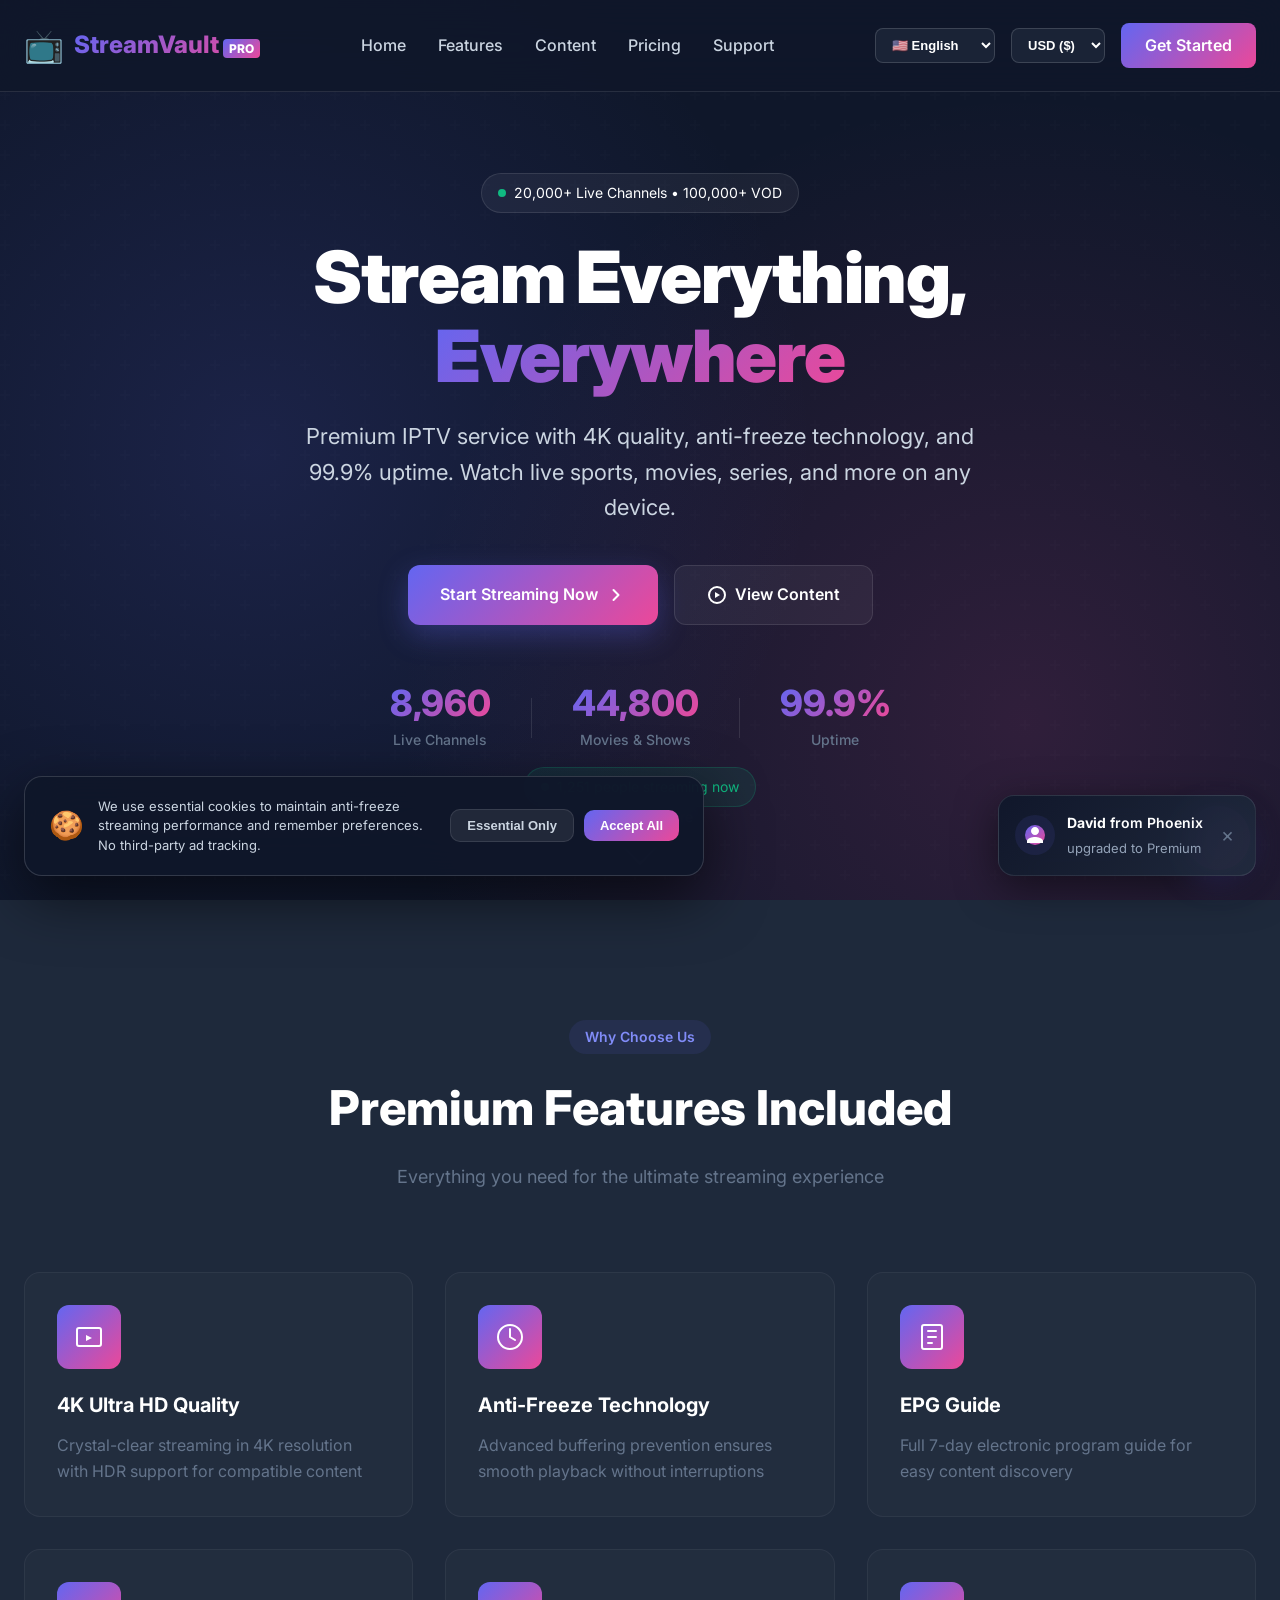
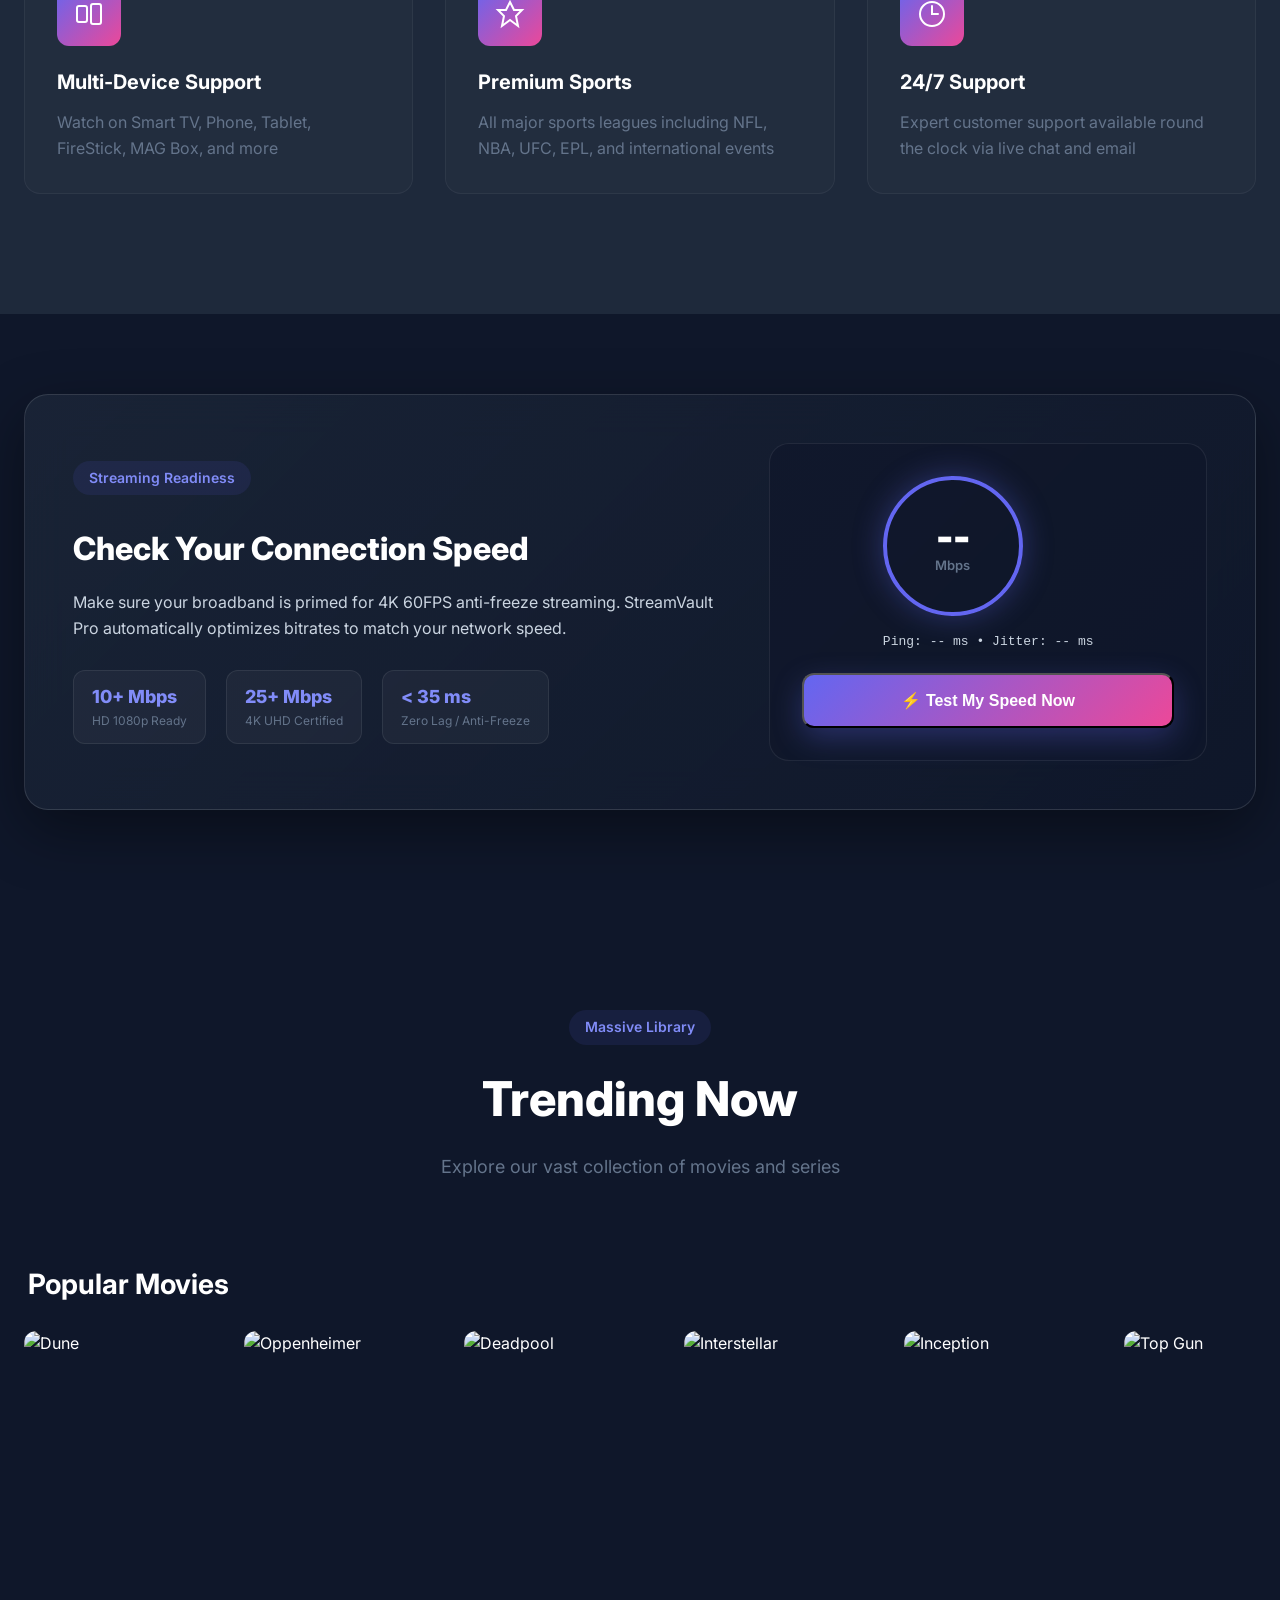
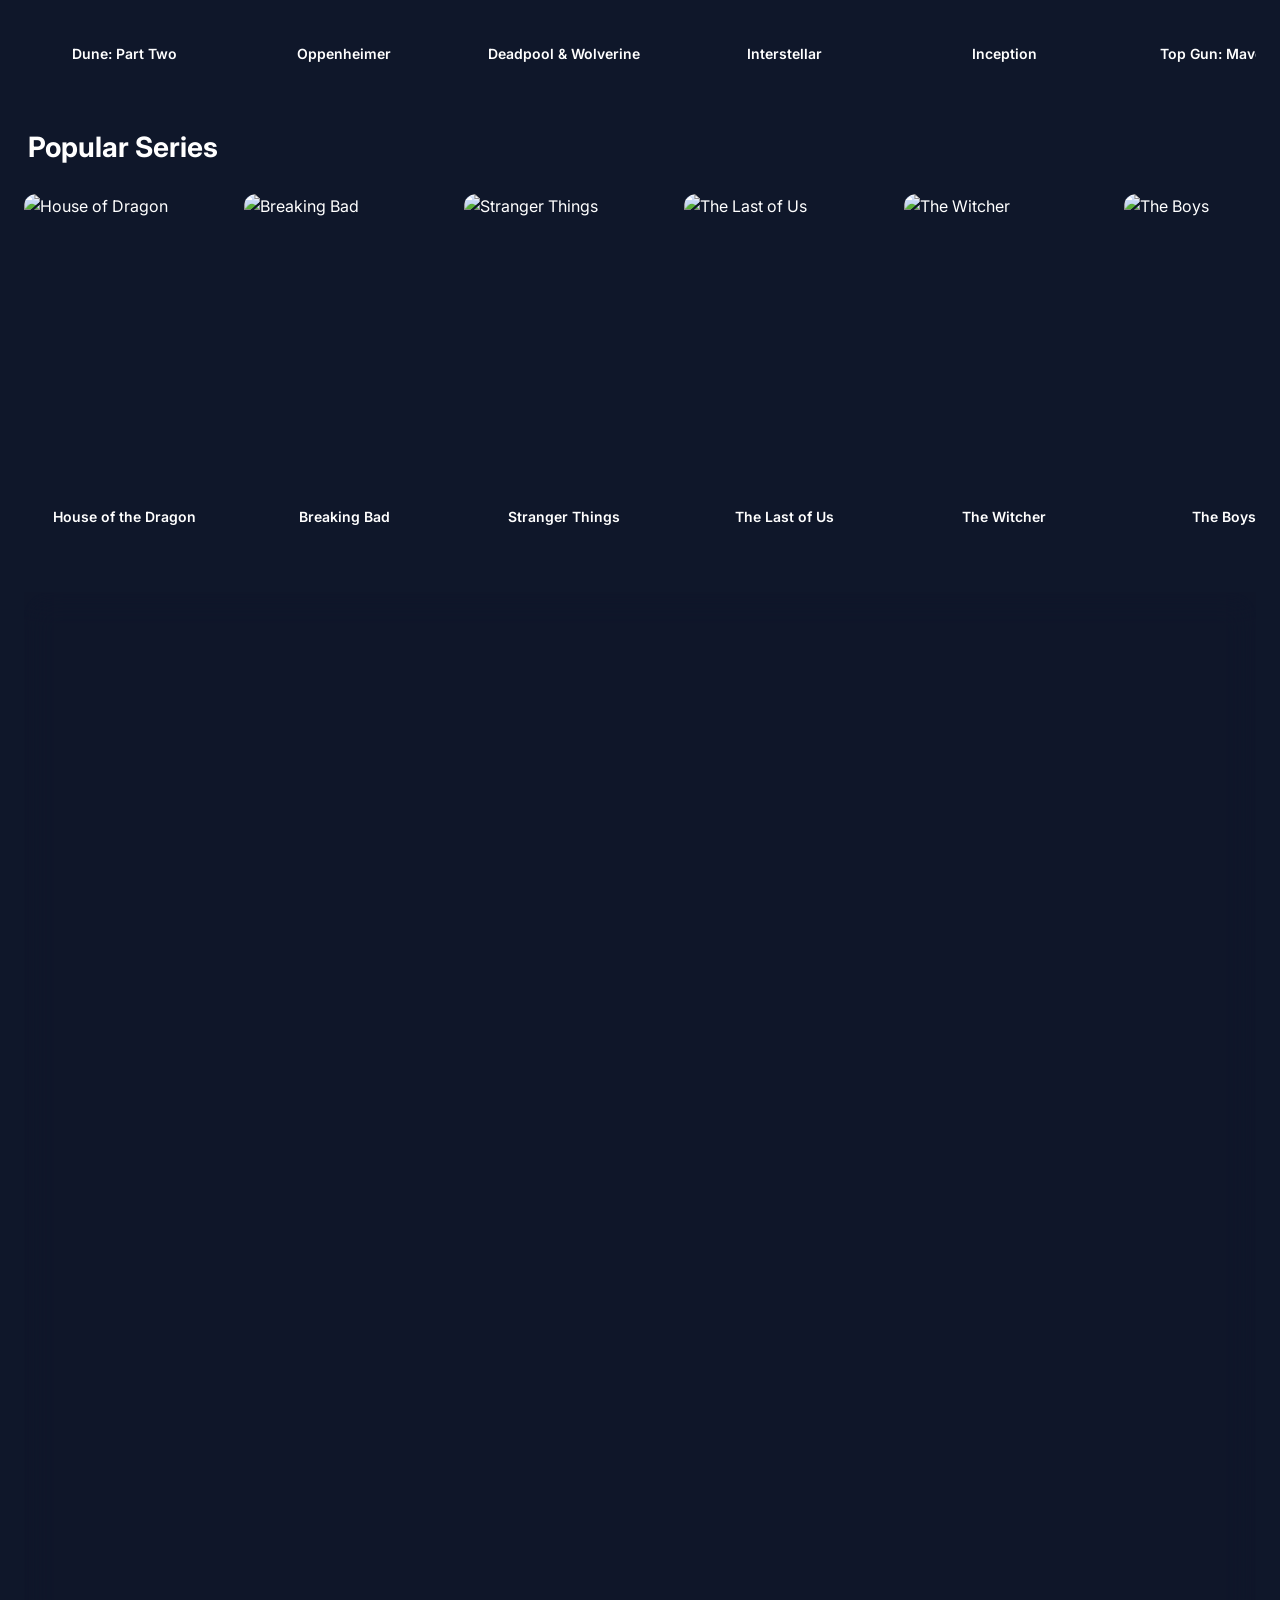
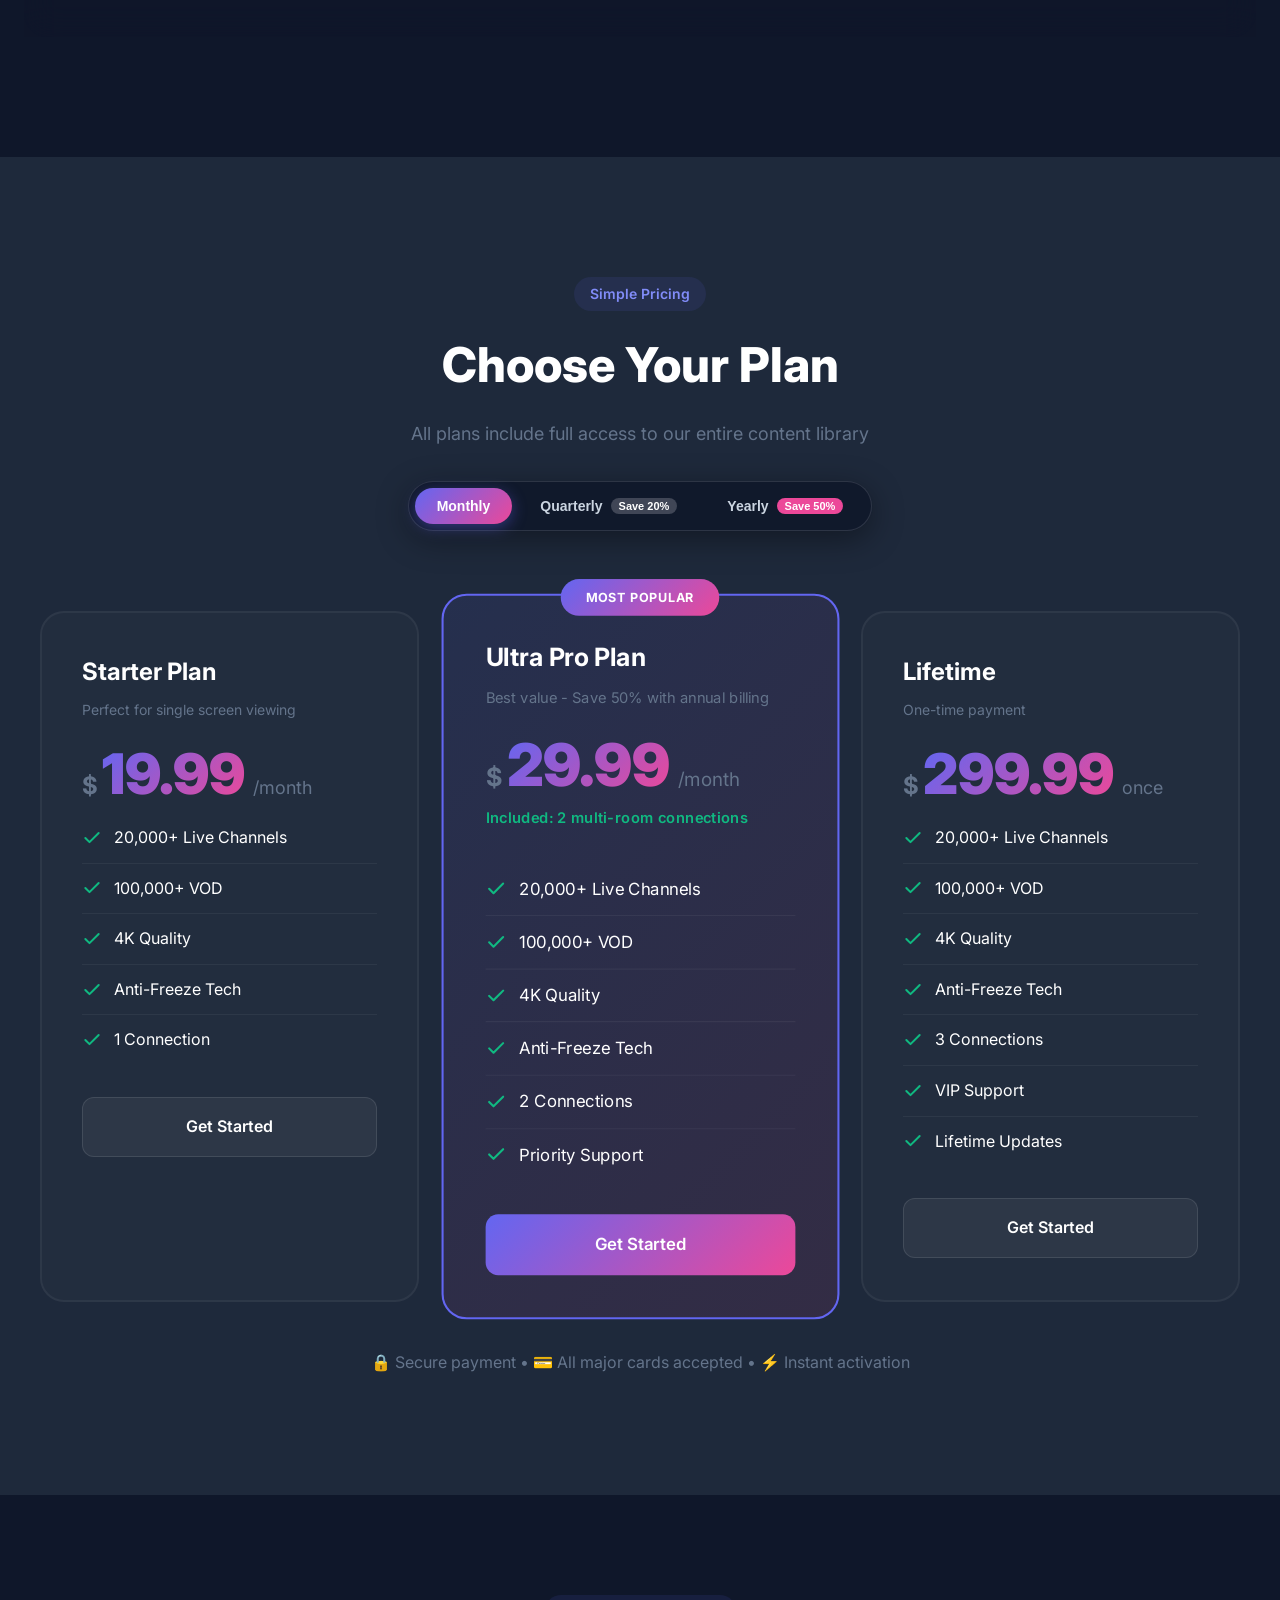
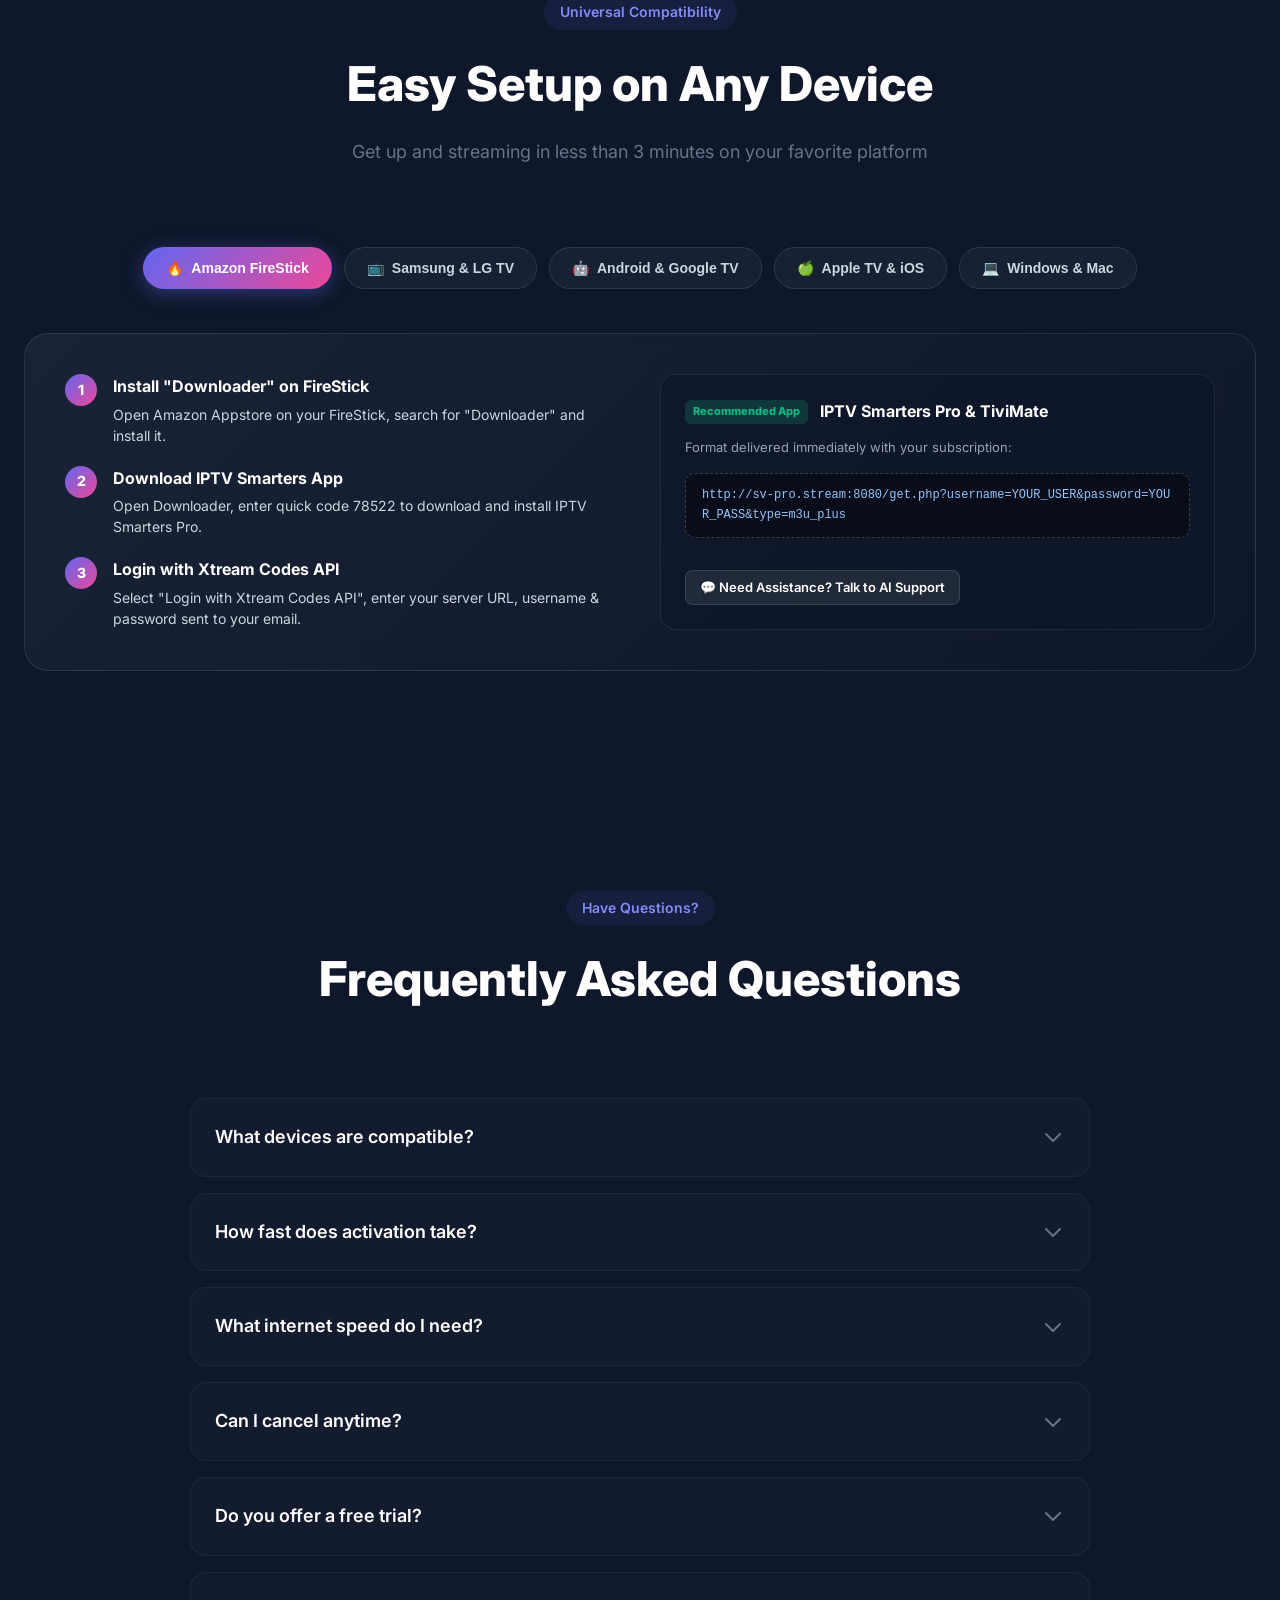
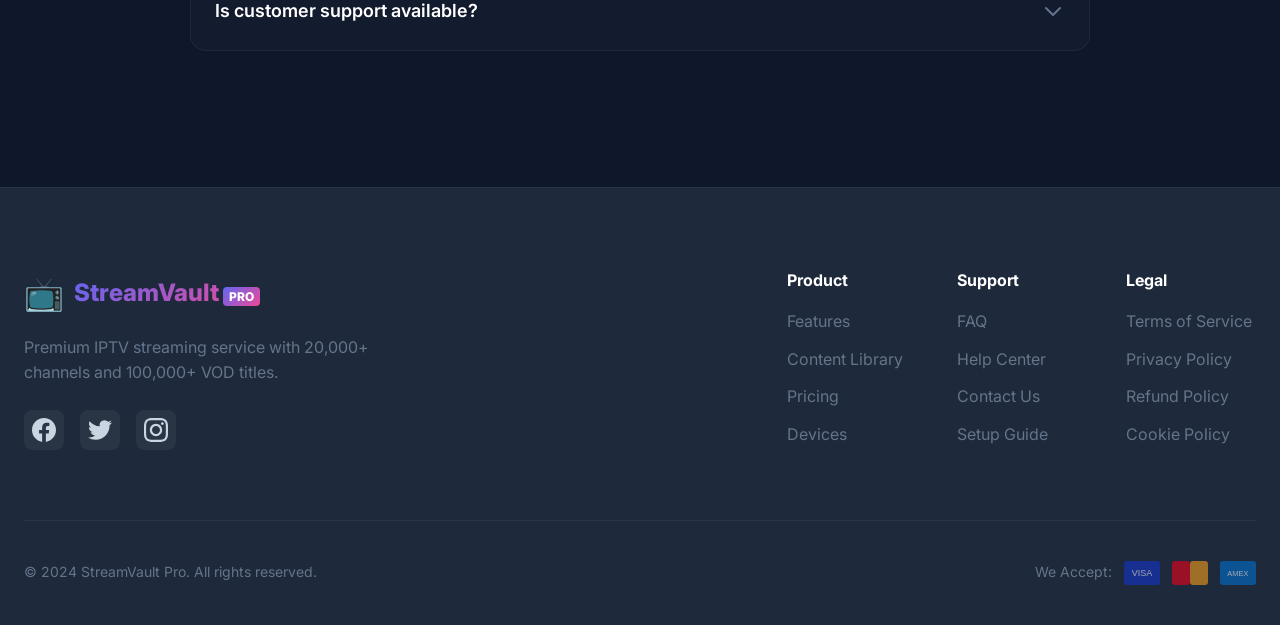
==== commit 61168a83: "feat(legal): add GDPR compliant cookie consent banner with preference storage" ====
--- a/index.html
+++ b/index.html
@@ -1008,6 +1008,18 @@
         </div>
     </footer>
 
+    <!-- GDPR Cookie Consent Banner -->
+    <div id="cookieBanner" class="cookie-banner" role="region" aria-label="Cookie Consent" style="display: none;">
+        <div class="cookie-content">
+            <span class="cookie-icon">🍪</span>
+            <p>We use essential cookies to maintain anti-freeze streaming performance and remember preferences. No third-party ad tracking.</p>
+        </div>
+        <div class="cookie-actions">
+            <button type="button" class="cookie-btn cookie-btn-secondary" id="cookieEssentialBtn">Essential Only</button>
+            <button type="button" class="cookie-btn cookie-btn-primary" id="cookieAcceptBtn">Accept All</button>
+        </div>
+    </div>
+
     <!-- Floating Support Button -->
     <a href="support.html" class="floating-support-btn" id="supportBtn" title="24/7 Support">
         <svg width="28" height="28" viewBox="0 0 28 28" fill="none">
--- a/style.css
+++ b/style.css
@@ -1898,3 +1898,99 @@
         padding: 28px 20px;
     }
 }
+
+/* GDPR Cookie Consent Banner */
+.cookie-banner {
+    position: fixed;
+    bottom: 24px;
+    left: 24px;
+    right: 24px;
+    max-width: 680px;
+    background: rgba(15, 23, 42, 0.95);
+    backdrop-filter: blur(20px);
+    border: 1px solid rgba(255, 255, 255, 0.15);
+    border-radius: 18px;
+    padding: 20px 24px;
+    display: flex;
+    align-items: center;
+    justify-content: space-between;
+    gap: 20px;
+    z-index: 99999;
+    box-shadow: 0 20px 60px rgba(0, 0, 0, 0.6);
+    animation: cookie-slide-up 0.5s cubic-bezier(0.4, 0, 0.2, 1);
+}
+
+@keyframes cookie-slide-up {
+    from {
+        opacity: 0;
+        transform: translateY(60px);
+    }
+    to {
+        opacity: 1;
+        transform: translateY(0);
+    }
+}
+
+.cookie-content {
+    display: flex;
+    align-items: center;
+    gap: 14px;
+}
+
+.cookie-icon {
+    font-size: 28px;
+    flex-shrink: 0;
+}
+
+.cookie-content p {
+    font-size: 13px;
+    color: var(--gray-light);
+    line-height: 1.5;
+    margin: 0;
+}
+
+.cookie-actions {
+    display: flex;
+    align-items: center;
+    gap: 10px;
+    flex-shrink: 0;
+}
+
+.cookie-btn {
+    padding: 8px 16px;
+    border-radius: 10px;
+    font-size: 13px;
+    font-weight: 600;
+    cursor: pointer;
+    transition: all 0.2s ease;
+    border: none;
+    white-space: nowrap;
+}
+
+.cookie-btn-primary {
+    background: var(--gradient);
+    color: var(--white);
+}
+
+.cookie-btn-secondary {
+    background: rgba(255, 255, 255, 0.08);
+    color: var(--gray-light);
+    border: 1px solid rgba(255, 255, 255, 0.1);
+}
+
+.cookie-btn:hover {
+    transform: translateY(-2px);
+}
+
+@media (max-width: 768px) {
+    .cookie-banner {
+        flex-direction: column;
+        align-items: stretch;
+        bottom: 16px;
+        left: 16px;
+        right: 16px;
+    }
+    .cookie-actions {
+        justify-content: flex-end;
+    }
+}
